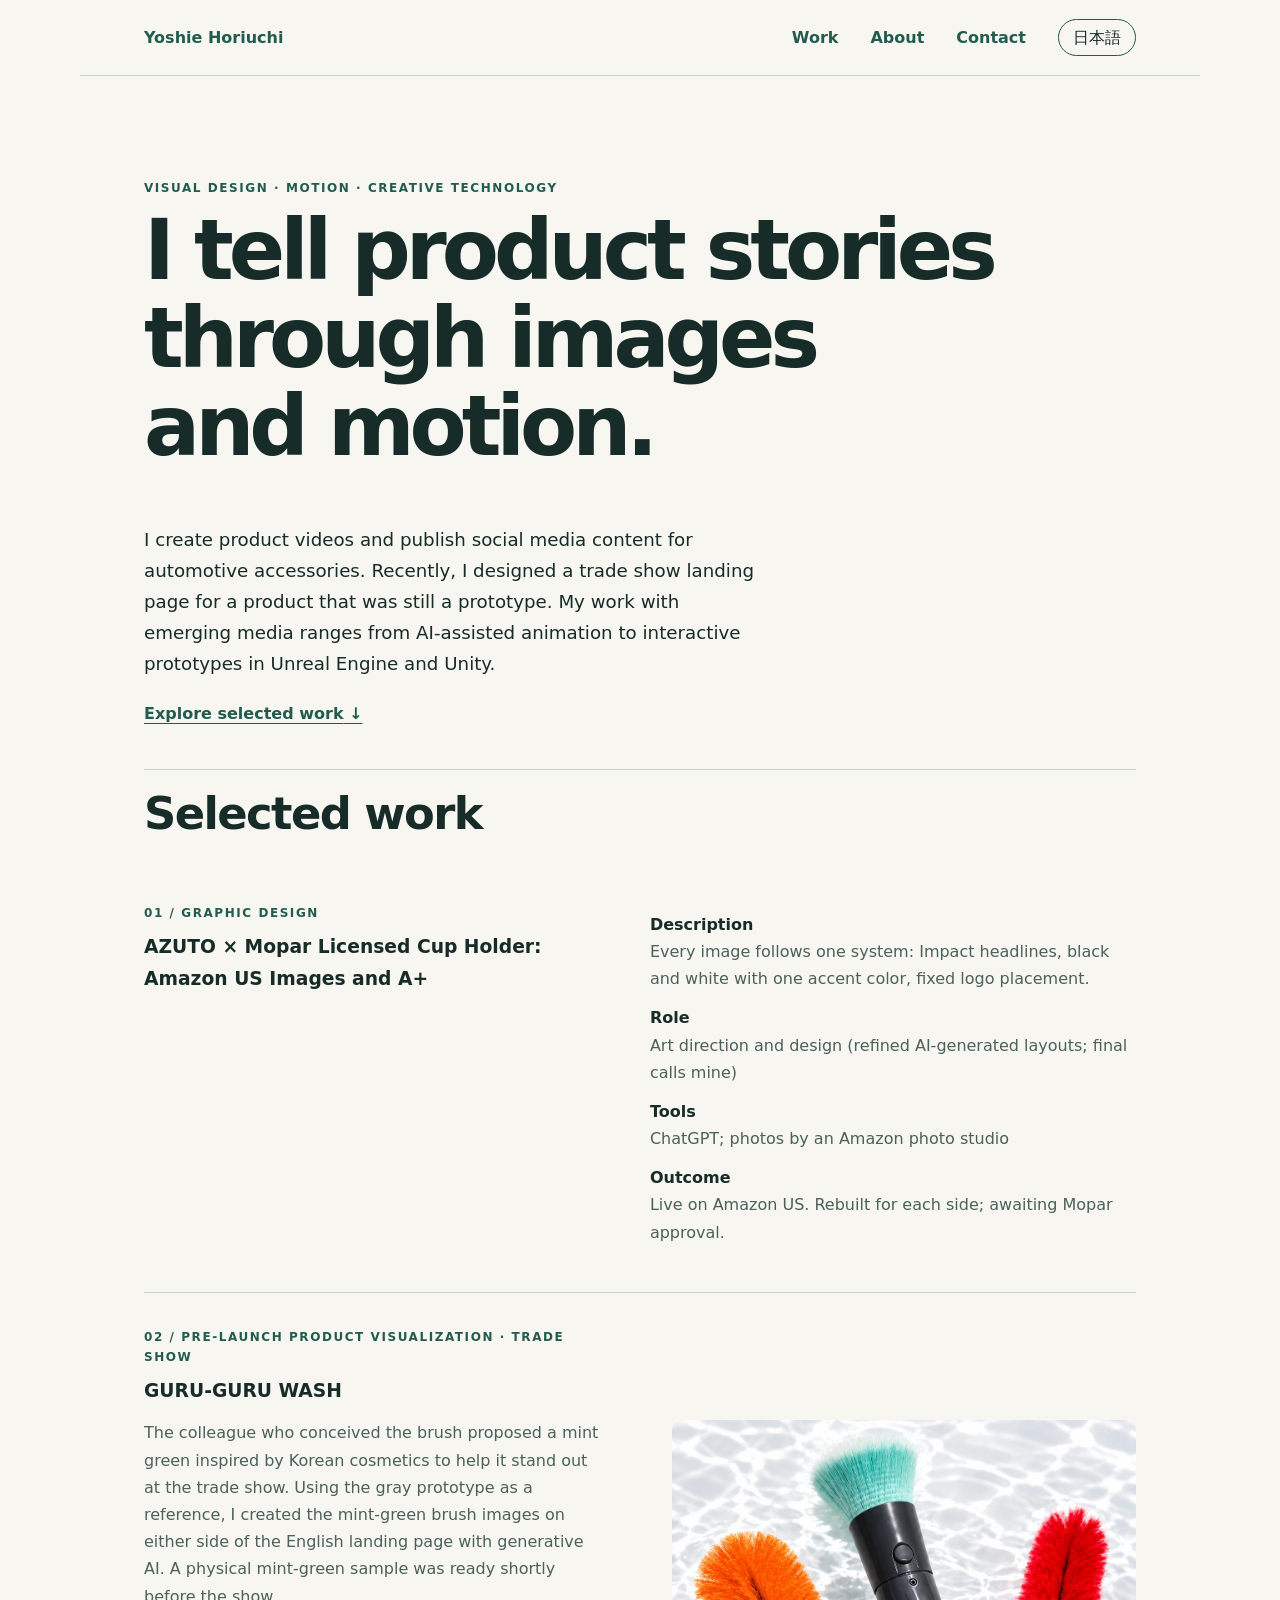
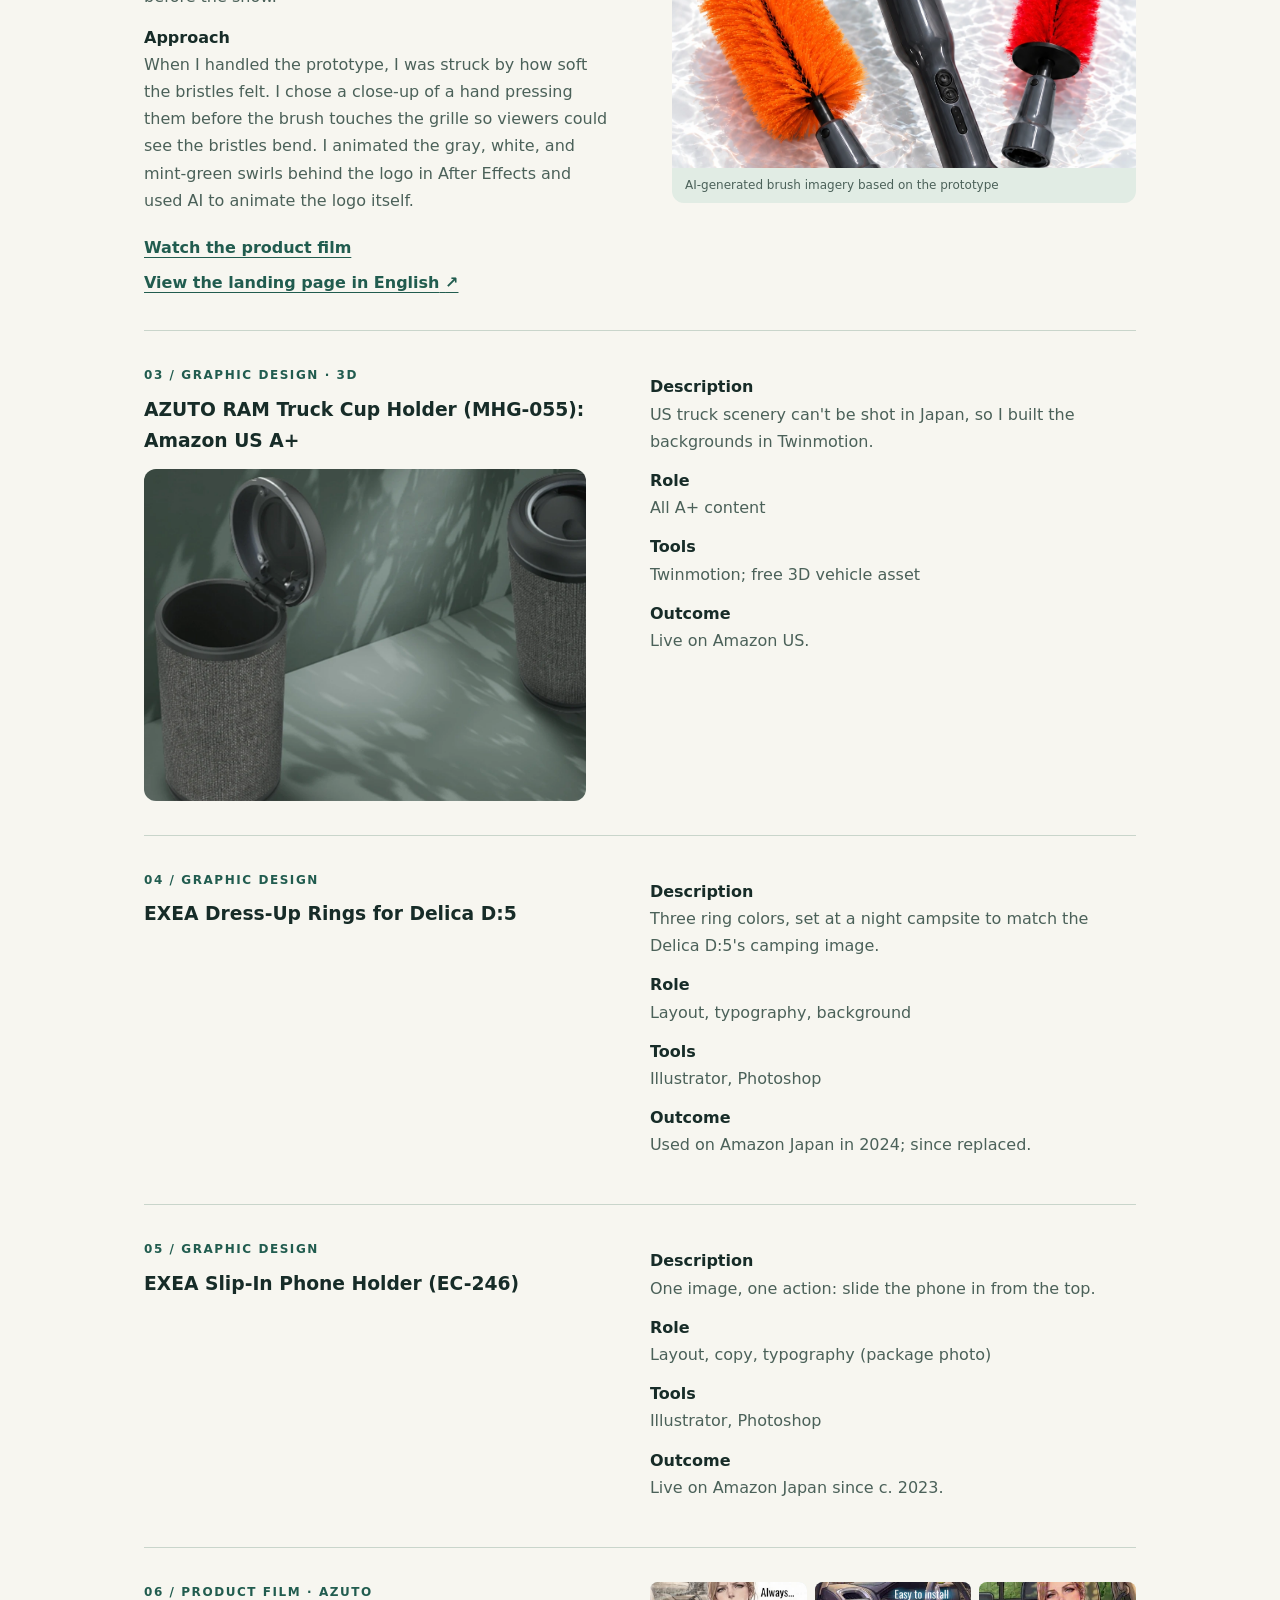
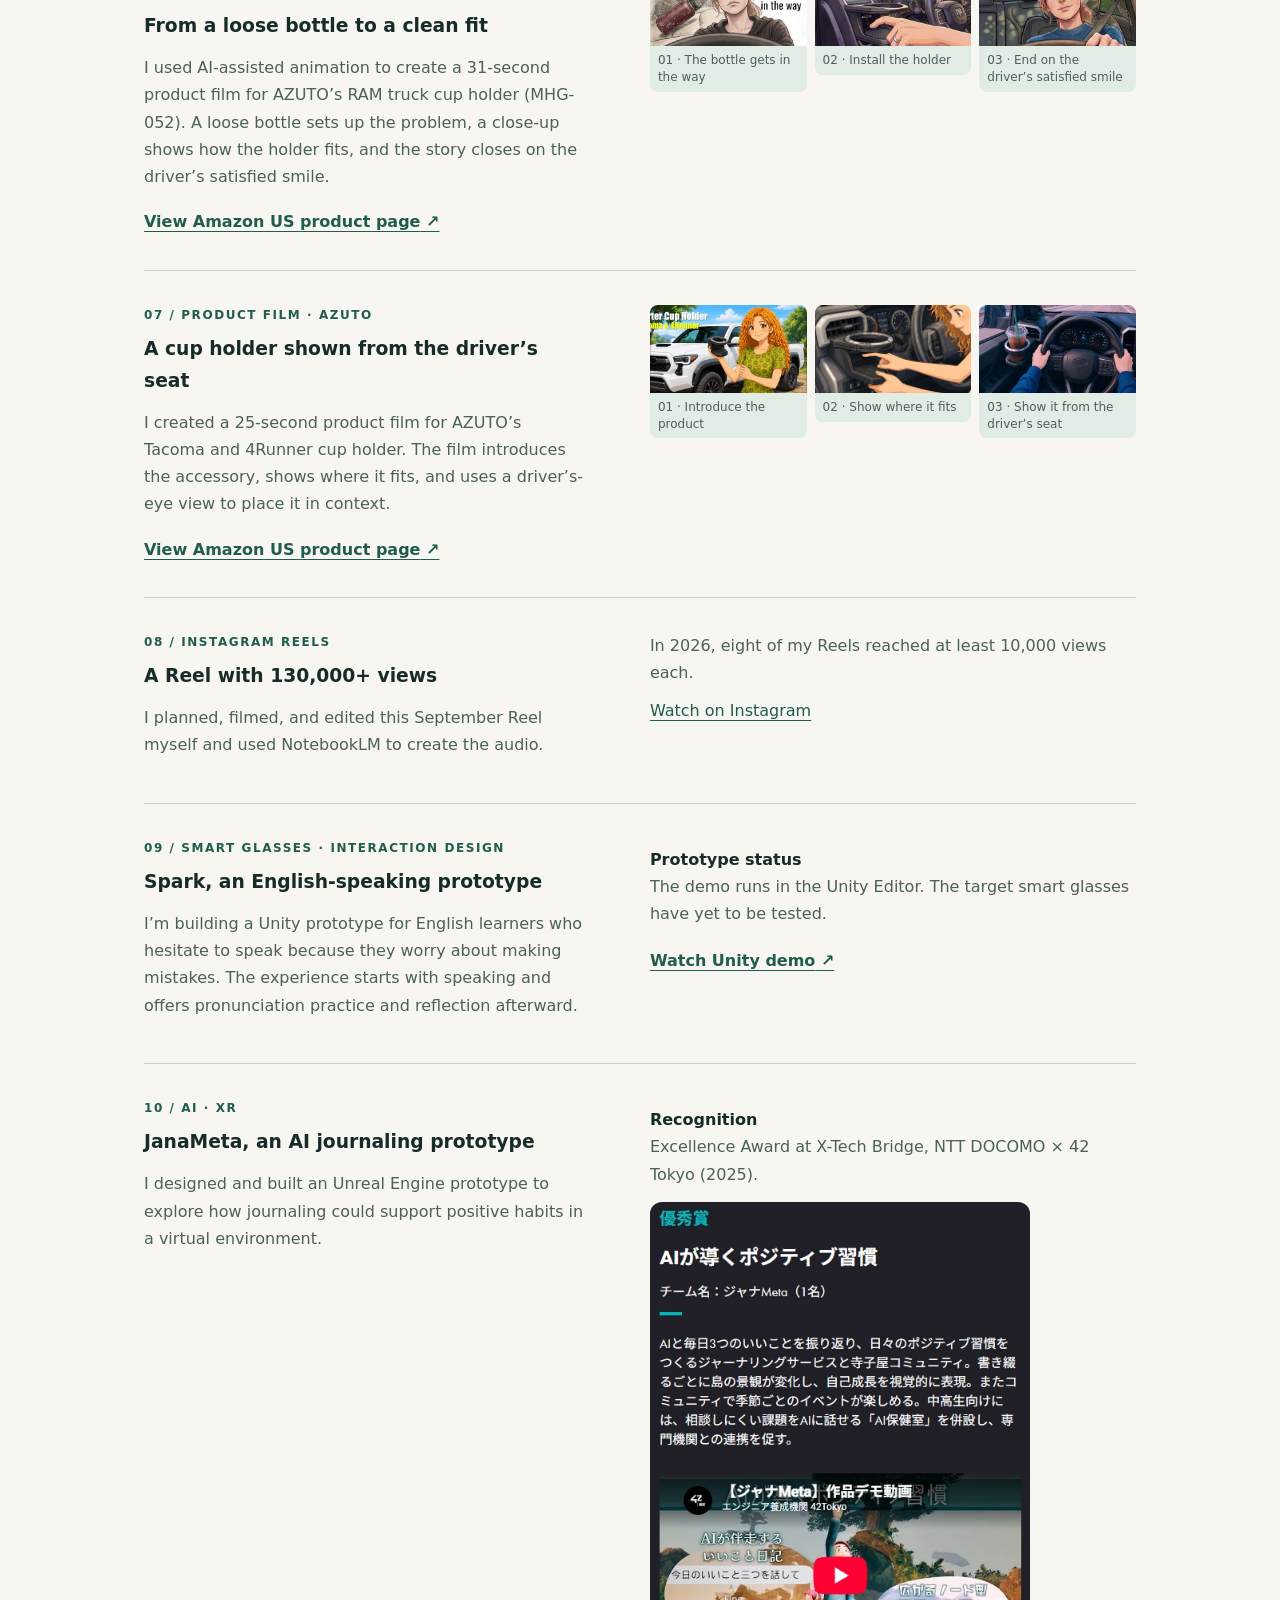
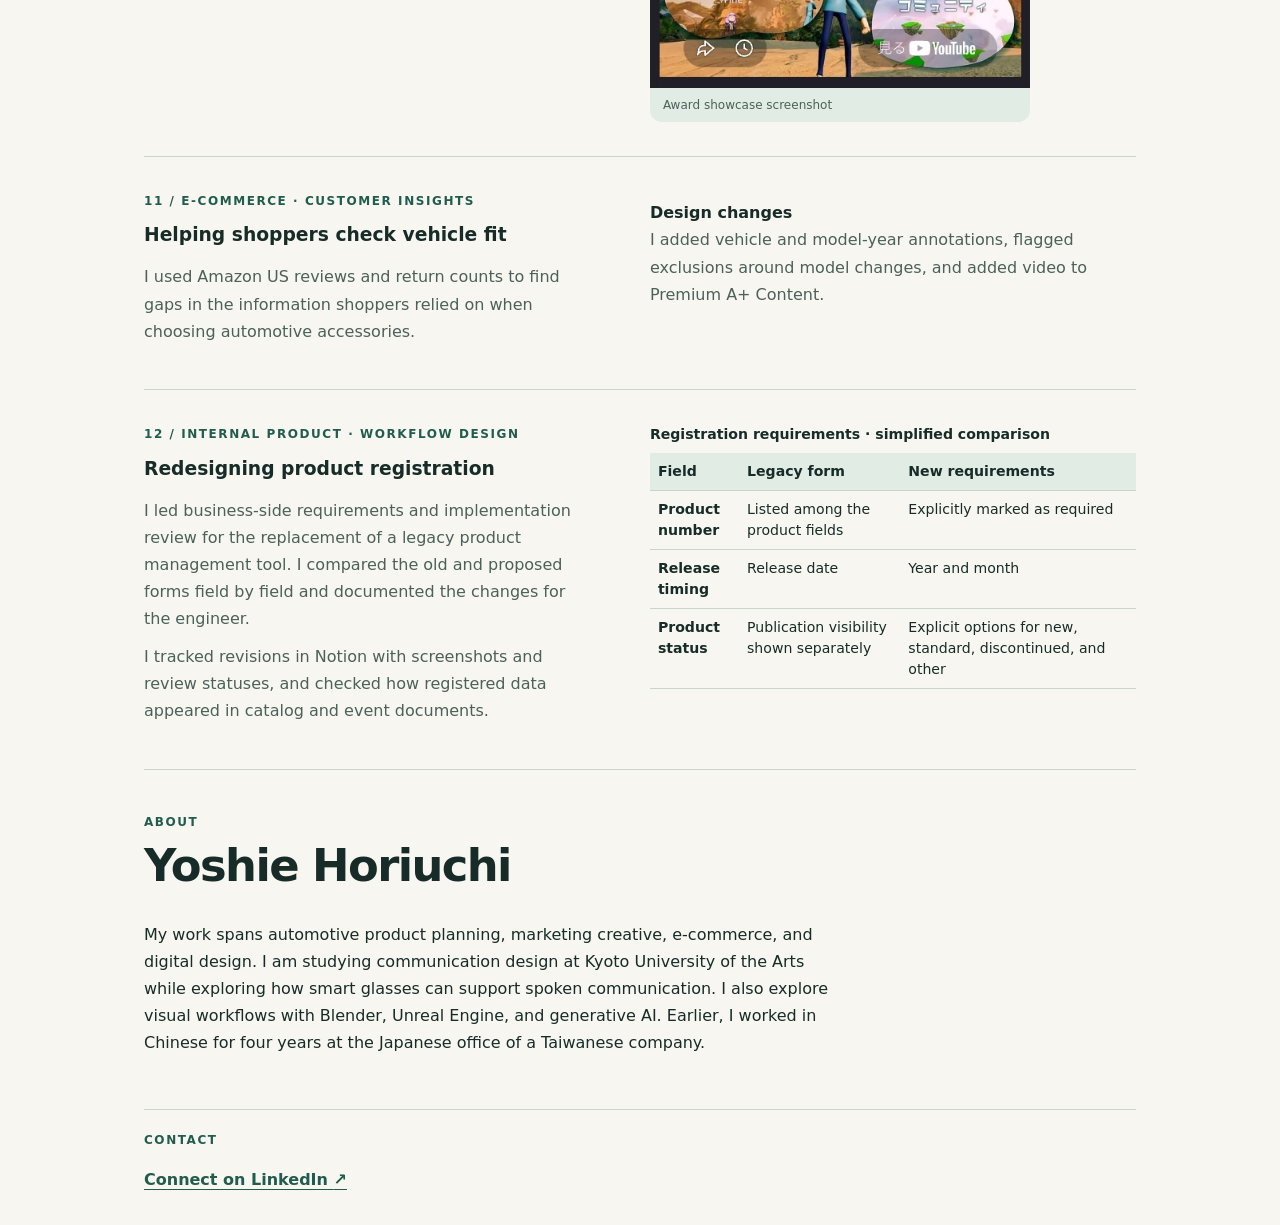
==== public/index.html @ ef3c435c "Arrange twelve portfolio projects and add bilingual graphic design case studies" ====
<!doctype html>
<html lang="en">
<meta charset="utf-8">
<meta name="viewport" content="width=device-width, initial-scale=1">
<meta name="description" content="Yoshie Horiuchi — selected work in marketing creative, digital experience design, and AI/XR prototyping.">
<title>Yoshie Horiuchi — Portfolio</title>
<style>
:root{color-scheme:light;--paper:#f7f6f0;--ink:#172c28;--muted:#4b6159;--line:#c9d5cb;--accent:#215c4f}
*{box-sizing:border-box}body{margin:0;background:var(--paper);color:var(--ink);font:16px/1.7 system-ui,sans-serif}
a{color:var(--accent);text-underline-offset:.23em}a:focus-visible,button:focus-visible{outline:2px solid #215c4f;outline-offset:4px}
.shell{max-width:1120px;margin:auto;padding-inline:clamp(20px,5vw,70px)}header{display:flex;justify-content:space-between;align-items:center;gap:12px;flex-wrap:wrap;min-height:76px;border-bottom:1px solid var(--line)}
nav{display:flex;align-items:center;gap:clamp(12px,3vw,32px);flex-wrap:wrap}nav a,.brand{text-decoration:none;font-weight:700}
button{font:inherit;background:transparent;color:var(--ink);border:1px solid var(--accent);border-radius:24px;padding:4px 14px;cursor:pointer}
.hero{padding-block:clamp(50px,8vw,104px) 42px}.hero p:not(.eyebrow){max-width:620px;font-size:1.14rem}
.eyebrow{font-size:.75rem;font-weight:800;letter-spacing:.13em;text-transform:uppercase;color:var(--accent)}
h1,h2,h3,p{margin:0 0 .65em}h1{font-size:clamp(2.35rem,6.5vw,5.3rem);line-height:1.06;letter-spacing:-.06em;max-width:850px}
h2{font-size:clamp(1.65rem,4vw,2.8rem);line-height:1.15;letter-spacing:-.035em}
html[lang=ja] h1,html[lang=ja] h2{letter-spacing:-.025em;line-height:1.32}
html[lang=en] .ja,html[lang=ja] .en{display:none}
.work-title{padding-top:18px;border-top:1px solid var(--line)}
article{display:grid;grid-template-columns: minmax(0,1fr) minmax(0,1fr);gap:clamp(22px,5vw,65px);padding-block:34px;border-bottom:1px solid var(--line);scroll-margin-top:18px}
article:not(.featured){grid-template-columns:minmax(0,1fr) minmax(0,1.1fr)}
article p:not(.eyebrow),dd{color:var(--muted)}dl{margin:0}dt{font-weight:800;margin-top:8px}dd{margin:0 0 12px}
.featured dl{margin-top:14px}.action{font-weight:750;display:inline-block;margin-top:8px}
figure{margin:0;align-self:center;background:#e1ece4;border-radius:12px;overflow:hidden}
figure img{display:block;width:100%;aspect-ratio:4/3;object-fit:cover;object-position:50% 47%}
figcaption{font-size:.75rem;padding:7px 13px;color:var(--muted)}
#about{padding-block:42px}#about p:not(.eyebrow){max-width:68ch}footer{border-top:1px solid var(--line);padding-block:20px 32px}
@media(max-width:700px){article,article:not(.featured){grid-template-columns:1fr;gap:8px}figure{margin-top:12px}header{padding-block:10px}}

.case-media{min-width:0}
.film-frames{display:grid;grid-template-columns:repeat(3,minmax(0,1fr));gap:8px}
.film-frames figure{align-self:start;border-radius:8px}
.film-frames img{height:auto;aspect-ratio:16/9}
.film-frames figcaption{padding:6px 8px;line-height:1.4}
.case-media table{width:100%;border-collapse:collapse;font-size:.88rem;line-height:1.5}
.case-media caption{text-align:left;font-weight:750;padding-bottom:7px}
.case-media th,.case-media td{text-align:left;vertical-align:top;padding:8px;border-bottom:1px solid var(--line);overflow-wrap:anywhere}
.case-media thead{background:#e1ece4}
@media(max-width:420px){.film-frames{grid-template-columns:1fr}.case-media th,.case-media td{padding:5px}}
.award-image{max-width:380px;margin-top:14px}.award-image img{width:100%;height:auto;aspect-ratio:auto}
#ram .film-frames img{aspect-ratio:480/196}
</style>
<body>

<header class="shell"><a class="brand" href="#top"><span class="en" lang="en">Yoshie Horiuchi</span><span class="ja" lang="ja">堀内 美枝</span></a>
<nav aria-label="Portfolio"><a href="#work"><span class="en" lang="en">Work</span><span class="ja" lang="ja">実績</span></a><a href="#about"><span class="en" lang="en">About</span><span class="ja" lang="ja">プロフィール</span></a><a href="#contact"><span class="en" lang="en">Contact</span><span class="ja" lang="ja">連絡先</span></a><button type="button" id="lang">日本語</button></nav></header>
<main class="shell" id="top">
<section class="hero"><p class="eyebrow">Visual Design · Motion · Creative Technology</p>
<h1><span class="en" lang="en">I tell product stories through images and motion.</span><span class="ja" lang="ja">映像と動きで、商品の使い心地を伝える。</span></h1>
<p><span class="en" lang="en">I create product videos and publish social media content for automotive accessories. Recently, I designed a trade show landing page for a product that was still a prototype. My work with emerging media ranges from AI-assisted animation to interactive prototypes in Unreal Engine and Unity.</span><span class="ja" lang="ja">カーアクセサリーの商品映像やSNS配信をしています。最近はプロトタイプの商品を展示会のためにLP制作をしました。AIを使ったアニメーション制作から、Unreal EngineやUnityでの体験の試作まで手がけています。</span></p>
<a class="action" href="#work"><span class="en" lang="en">Explore selected work</span><span class="ja" lang="ja">制作実績を見る</span> ↓</a></section>
<section id="work" aria-labelledby="work-heading"><h2 class="work-title" id="work-heading"><span class="en" lang="en">Selected work</span><span class="ja" lang="ja">制作実績</span></h2>

<article id="mopar" class="case"><div><p class="eyebrow">01 / <span class="en" lang="en">Graphic Design</span><span class="ja" lang="ja">グラフィック</span></p><h3><span class="en" lang="en">AZUTO × Mopar Licensed Cup Holder: Amazon US Images and A+</span><span class="ja" lang="ja">AZUTO × Mopar公式ライセンス カップホルダー：Amazon US 商品画像シリーズとA+</span></h3></div><div><dl class="en" lang="en"><dt>Description</dt><dd>Every image follows one system: Impact headlines, black and white with one accent color, fixed logo placement.</dd><dt>Role</dt><dd>Art direction and design (refined AI-generated layouts; final calls mine)</dd><dt>Tools</dt><dd>ChatGPT; photos by an Amazon photo studio</dd><dt>Outcome</dt><dd>Live on Amazon US. Rebuilt for each side; awaiting Mopar approval.</dd></dl><dl class="ja" lang="ja"><dt>概要</dt><dd>ジープ・ラングラーJL／グラディエーターJT用の、Mopar公式ライセンス品カップホルダーのメイン画像とA+。すべての画像を一つのルールでそろえた。旧モデルから引き継いだImpactの見出し、黒と白に差し色一色の配色、MoparとAZUTOのロゴの位置。一枚ごとに伝えることを一つに絞った（例：「ONE LEVER. EASY INSTALLATION.」）。</dd><dt>担当</dt><dd>アートディレクションとデザイン。実写の製品写真を用意し、ジープのイメージに合う砂漠や砂丘を背景に選んだ。AIが出したレイアウト案を修正・配置換えし、最終判断はすべて自分が行った。</dd><dt>プロセス</dt><dd>当初は左右のモデルでA+を共通にしたが、Amazonでは右側用しか表示されなかった。モデルごとにA+を作り直し、現在Moparのライセンス承認待ち。</dd><dt>ツール</dt><dd>ChatGPT（画像生成）、製品写真はAmazonの撮影スタジオで撮影</dd><dt>成果</dt><dd>Amazon USで公開中。</dd></dl></div></article>
<article id="exhibition" class="featured"><div><p class="eyebrow">02 / <span class="en" lang="en">Pre-launch product visualization · Trade show</span><span class="ja" lang="ja">発売前の製品ビジュアル制作 · 展示会向け英語LP</span></p><h3><span class="en" lang="en">GURU-GURU WASH</span><span class="ja" lang="ja">GURU-GURU WASH</span></h3><p><span class="en" lang="en">The colleague who conceived the brush proposed a mint green inspired by Korean cosmetics to help it stand out at the trade show. Using the gray prototype as a reference, I created the mint-green brush images on either side of the English landing page with generative AI. A physical mint-green sample was ready shortly before the show.</span><span class="ja" lang="ja">展示会で目を引くよう、韓国コスメを思わせるミントグリーンを提案したのはブラシの企画者です。私はグレーの試作品をもとに、英語LPの左右に置くミントグリーンのブラシ画像を生成AIで制作しました。展示会直前には同色の実物サンプルも完成しました。</span></p><dl><dt><span class="en" lang="en">Approach</span><span class="ja" lang="ja">工夫</span></dt><dd><span class="en" lang="en">When I handled the prototype, I was struck by how soft the bristles felt. I chose a close-up of a hand pressing them before the brush touches the grille so viewers could see the bristles bend. I animated the gray, white, and mint-green swirls behind the logo in After Effects and used AI to animate the logo itself.</span><span class="ja" lang="ja">試作品に触れて印象に残ったのは、毛先の柔らかさでした。その感触が映像でも伝わるよう、車のグリルに当てる前に、手で押すと毛先がしなる様子をアップで見せました。ロゴの背後で動くグレー、白、ミントグリーンの渦はAfter Effectsで制作し、ロゴモーションにはAIを使いました。</span></dd></dl><a class="action" href="https://car-care-tools.pages.dev/assets/guru-guru-film.mp4"><span class="en" lang="en">Watch the product film</span><span class="ja" lang="ja">商品映像を見る</span></a> <a class="action" href="https://car-care-tools.pages.dev/"><span class="en" lang="en">View the landing page in English</span><span class="ja" lang="ja">公開LPは英語版でご覧ください</span> <span aria-hidden="true">↗</span></a></div><figure class="brush"><img src="[data-uri]" alt="GURU-GURU WASH electric detail brush with interchangeable heads"><figcaption><span class="en" lang="en">AI-generated brush imagery based on the prototype</span><span class="ja" lang="ja">試作品をもとに生成AIで制作したブラシのイメージ</span></figcaption></figure></article>
<article id="twinmotion" class="case"><div><p class="eyebrow">03 / <span class="en" lang="en">Graphic Design · 3D</span><span class="ja" lang="ja">グラフィック／3D</span></p><h3><span class="en" lang="en">AZUTO RAM Truck Cup Holder (MHG-055): Amazon US A+</span><span class="ja" lang="ja">AZUTO Amazon US A+：RAMトラック用カップホルダー（MHG-055）</span></h3><figure><img loading="lazy" style="width:100%;height:auto" width="1200" height="900" src="[data-uri]" alt="Product composite with open and closed lids against a green backdrop with leaf shadows"></figure></div><div><dl class="en" lang="en"><dt>Description</dt><dd>US truck scenery can't be shot in Japan, so I built the backgrounds in Twinmotion.</dd><dt>Role</dt><dd>All A+ content</dd><dt>Tools</dt><dd>Twinmotion; free 3D vehicle asset</dd><dt>Outcome</dt><dd>Live on Amazon US.</dd></dl><dl class="ja" lang="ja"><dt>概要</dt><dd>RAMトラック用カップホルダーのA+。アメリカのトラックが走る風景は日本では撮影できないため、Twinmotion（Unreal Engine基盤）で3Dの車両モデルを使って背景を作り、製品を合成した。</dd><dt>担当</dt><dd>A+全体（アートディレクション、背景制作、合成、レイアウト）</dd><dt>ツール</dt><dd>Twinmotion（Unreal Engine基盤）、3D車両モデルは無料アセット</dd><dt>成果</dt><dd>Amazon USで公開中。</dd></dl></div></article>
<article id="dress-up" class="case"><div><p class="eyebrow">04 / <span class="en" lang="en">Graphic Design</span><span class="ja" lang="ja">グラフィック</span></p><h3><span class="en" lang="en">EXEA Dress-Up Rings for Delica D:5</span><span class="ja" lang="ja">EXEA Amazon商品画像：デリカD:5用カップホルダーのドレスアップリング</span></h3></div><div><dl class="en" lang="en"><dt>Description</dt><dd>Three ring colors, set at a night campsite to match the Delica D:5's camping image.</dd><dt>Role</dt><dd>Layout, typography, background</dd><dt>Tools</dt><dd>Illustrator, Photoshop</dd><dt>Outcome</dt><dd>Used on Amazon Japan in 2024; since replaced.</dd></dl><dl class="ja" lang="ja"><dt>概要</dt><dd>三菱デリカD:5専用カップホルダー用のカラーリング3色（ガンメタル、オレンジ、レッド）を見せるAmazon商品画像。デリカD:5はキャンプやオフロードで使われることが多い車のため、使う場面として夜のキャンプ場を背景に選んだ。</dd><dt>担当</dt><dd>グラフィックデザイン（レイアウト、文字組み、背景の選定）</dd><dt>ツール</dt><dd>Illustrator、Photoshop</dd><dt>成果</dt><dd>2024年にAmazonの商品ページで使用。現在は別のデザイナーによる新しい画像に差し替え済み。</dd></dl></div></article>
<article id="ec-246" class="case"><div><p class="eyebrow">05 / <span class="en" lang="en">Graphic Design</span><span class="ja" lang="ja">グラフィック</span></p><h3><span class="en" lang="en">EXEA Slip-In Phone Holder (EC-246)</span><span class="ja" lang="ja">EXEA Amazon商品画像：上から差し込むスマホホルダー（EC-246）</span></h3></div><div><dl class="en" lang="en"><dt>Description</dt><dd>One image, one action: slide the phone in from the top.</dd><dt>Role</dt><dd>Layout, copy, typography (package photo)</dd><dt>Tools</dt><dd>Illustrator, Photoshop</dd><dt>Outcome</dt><dd>Live on Amazon Japan since c. 2023.</dd></dl><dl class="ja" lang="ja"><dt>概要</dt><dd>「上から差し込むだけ」という一つの動作に絞ったAmazon商品画像。パッケージ用の写真を素材に、1000×1000pxの正方形に収まるよう切り出して構成し、コピーを考え、矢印と文字を入れた。見出しは「使いやすい」だけを青にして、一番伝えたい利点が最初に読まれるようにした。</dd><dt>担当</dt><dd>レイアウト、コピーライティング、文字組み（写真はパッケージ用のものを使用）</dd><dt>ツール</dt><dd>Illustrator、Photoshop</dd><dt>成果</dt><dd>2023年ごろからAmazonの商品ページで使用中。</dd></dl></div></article>
<article id="ram" class="case case-study"><div><p class="eyebrow">06 / Product Film · AZUTO</p><h3><span class="en" lang="en">From a loose bottle to a clean fit</span><span class="ja" lang="ja">置き場所に困るボトルが、手元に収まるまで</span></h3><p><span class="en" lang="en">I used AI-assisted animation to create a 31-second product film for AZUTO’s RAM truck cup holder (MHG-052). A loose bottle sets up the problem, a close-up shows how the holder fits, and the story closes on the driver’s satisfied smile.</span><span class="ja" lang="ja">AZUTOのRAMトラック向けカップホルダー（MHG-052）の約31秒の映像に、AIで制作したアニメーションを使いました。座席のボトルで困りごとを示し、取付位置をアップで伝え、最後は運転席の女性が満足した表情で締めくくります。</span></p><a class="action" href="https://www.amazon.com/dp/B0DDXH6X2W"><span class="en" lang="en">View Amazon US product page</span><span class="ja" lang="ja">Amazon USの商品ページを見る</span> <span aria-hidden="true">↗</span></a></div><div class="case-media"><div class="film-frames"><figure><img src="[data-uri]" width="480" height="196" loading="lazy" alt="The bottle gets in the way"><figcaption><span class="en" lang="en">01 · The bottle gets in the way</span><span class="ja" lang="ja">01 · ボトルの置き場所に困る</span></figcaption></figure><figure><img src="[data-uri]" width="480" height="196" loading="lazy" alt="Install the holder"><figcaption><span class="en" lang="en">02 · Install the holder</span><span class="ja" lang="ja">02 · ホルダーを取り付ける</span></figcaption></figure><figure><img src="[data-uri]" width="480" height="196" loading="lazy" alt="End on the driver’s satisfied smile"><figcaption><span class="en" lang="en">03 · End on the driver’s satisfied smile</span><span class="ja" lang="ja">03 · 満足した表情で締める</span></figcaption></figure></div></div></article>
<article id="tacoma" class="case case-study">
<div><p class="eyebrow">07 / Product Film · AZUTO</p>
<h3><span class="en" lang="en">A cup holder shown from the driver’s seat</span><span class="ja" lang="ja">運転席の視点で伝えるカップホルダー</span></h3>
<p><span class="en" lang="en">I created a 25-second product film for AZUTO’s Tacoma and 4Runner cup holder. The film introduces the accessory, shows where it fits, and uses a driver’s-eye view to place it in context.</span><span class="ja" lang="ja">AZUTOのTacoma・4Runner向けカップホルダーを紹介する約25秒の映像を制作。商品紹介、取付位置、運転席から見た使用場面の順に、使い方を伝えました。</span></p>
<a class="action" href="https://www.amazon.com/dp/B0G2LQ3P74"><span class="en" lang="en">View Amazon US product page</span><span class="ja" lang="ja">Amazon USの商品ページを見る</span> <span aria-hidden="true">↗</span></a></div>
<div class="case-media"><div class="film-frames"><figure><img src="[data-uri]" alt="01 · Introduce the product" loading="lazy" width="480" height="270"><figcaption><span class="en" lang="en">01 · Introduce the product</span><span class="ja" lang="ja">01 · 商品紹介</span></figcaption></figure><figure><img src="[data-uri]" alt="Cup holder mounted beneath the dashboard air vent" loading="lazy" width="1280" height="720" style="object-fit:contain"><figcaption><span class="en" lang="en">02 · Show where it fits</span><span class="ja" lang="ja">02 · 取付位置</span></figcaption></figure><figure><img src="[data-uri]" alt="03 · Show it from the driver’s seat" loading="lazy" width="480" height="270"><figcaption><span class="en" lang="en">03 · Show it from the driver’s seat</span><span class="ja" lang="ja">03 · 運転席からの視点</span></figcaption></figure></div></div>
</article>
<article id="reel" class="case">
<div><p class="eyebrow">08 / Instagram Reels</p>
<h3><span class="en" lang="en">A Reel with 130,000+ views</span><span class="ja" lang="ja">13万回以上再生されたリール動画</span></h3>
<p><span class="en" lang="en">I planned, filmed, and edited this September Reel myself and used NotebookLM to create the audio.</span><span class="ja" lang="ja">9月に公開したリールの企画・撮影・編集を一人で担当し、音声はNotebookLMで制作しました。</span></p></div>
<div><p><span class="en" lang="en">In 2026, eight of my Reels reached at least 10,000 views each.</span><span class="ja" lang="ja">2026年は、制作したリールのうち8本がそれぞれ1万回以上再生されました。</span></p>
<a href="https://www.instagram.com/reel/Dc3OvWijV7K/"><span class="en" lang="en">Watch on Instagram</span><span class="ja" lang="ja">Instagramで動画を見る</span></a></div>
</article>
<article id="spark" class="case"><div><p class="eyebrow">09 / Smart Glasses · Interaction Design</p><h3><span class="en" lang="en">Spark, an English-speaking prototype</span><span class="ja" lang="ja">Spark　英語発話を支える試作</span></h3><p><span class="en" lang="en">I’m building a Unity prototype for English learners who hesitate to speak because they worry about making mistakes. The experience starts with speaking and offers pronunciation practice and reflection afterward.</span><span class="ja" lang="ja">間違いが気になって英語を話し始めにくい人に向けて、Unityで試作しています。まず話し、その後で発音練習や振り返りに進む構成です。</span></p></div><div><dl><dt><span class="en" lang="en">Prototype status</span><span class="ja" lang="ja">試作状況</span></dt><dd><span class="en" lang="en">The demo runs in the Unity Editor. The target smart glasses have yet to be tested.</span><span class="ja" lang="ja">デモはUnityエディターで動作しています。対象のスマートグラスでの実機検証は今後行います。</span></dd></dl><a class="action" href="https://www.youtube.com/watch?v=IEE9u3xU918"><span class="en" lang="en">Watch Unity demo</span><span class="ja" lang="ja">Unityデモを見る</span> <span aria-hidden="true">↗</span></a></div></article>
<article id="janameta" class="case"><div><p class="eyebrow">10 / AI · XR</p><h3><span class="en" lang="en">JanaMeta, an AI journaling prototype</span><span class="ja" lang="ja">ジャナMeta　AIジャーナリングの試作</span></h3><p><span class="en" lang="en">I designed and built an Unreal Engine prototype to explore how journaling could support positive habits in a virtual environment.</span><span class="ja" lang="ja">仮想空間でのジャーナリングが前向きな習慣づくりをどう支えられるかを探るため、Unreal Engineで体験を設計し、動く形にしました。</span></p></div><div><dl><dt><span class="en" lang="en">Recognition</span><span class="ja" lang="ja">受賞</span></dt><dd><span class="en" lang="en">Excellence Award at X-Tech Bridge, NTT DOCOMO × 42 Tokyo (2025).</span><span class="ja" lang="ja">NTTドコモ × 42 Tokyo「X-Tech Bridge」優秀賞（2025年）。</span></dd></dl><figure class="award-image"><img src="[data-uri]" width="476" height="609" loading="lazy" alt="Excellence Award showcase for the JanaMeta AI journaling prototype"><figcaption><span class="en" lang="en">Award showcase screenshot</span><span class="ja" lang="ja">優秀賞の作品紹介画面</span></figcaption></figure></div></article>
<article id="amazon" class="case"><div><p class="eyebrow">11 / E-commerce · Customer Insights</p><h3><span class="en" lang="en">Helping shoppers check vehicle fit</span><span class="ja" lang="ja">自分の車に適合するか、購入前にわかるように</span></h3><p><span class="en" lang="en">I used Amazon US reviews and return counts to find gaps in the information shoppers relied on when choosing automotive accessories.</span><span class="ja" lang="ja">Amazon USのレビューと返品件数から、カーアクセサリーを選ぶ際に必要な情報が商品ページで不足している箇所を探しました。</span></p></div><div><dl><dt><span class="en" lang="en">Design changes</span><span class="ja" lang="ja">制作したもの</span></dt><dd><span class="en" lang="en">I added vehicle and model-year annotations, flagged exclusions around model changes, and added video to Premium A+ Content.</span><span class="ja" lang="ja">車種・年式の注記を画像に追加し、モデルチェンジ前後の対象外条件を明示。プレミアムA+コンテンツには動画を加えました。</span></dd></dl></div></article>
<article id="workflow" class="case case-study">
<div><p class="eyebrow">12 / Internal Product · Workflow Design</p>
<h3><span class="en" lang="en">Redesigning product registration</span><span class="ja" lang="ja">社内製品管理ツールの登録フォーム刷新</span></h3>
<p><span class="en" lang="en">I led business-side requirements and implementation review for the replacement of a legacy product management tool. I compared the old and proposed forms field by field and documented the changes for the engineer.</span><span class="ja" lang="ja">旧製品管理ツールの刷新で、業務側の要件整理と実装レビューを担当しました。旧画面と新画面案を項目ごとに比較し、変更点をエンジニアに伝わる仕様にまとめました。</span></p>
<p><span class="en" lang="en">I tracked revisions in Notion with screenshots and review statuses, and checked how registered data appeared in catalog and event documents.</span><span class="ja" lang="ja">Notionに画面キャプチャ付きの修正依頼を記録し、対応状況を確認。登録情報がカタログやイベント用の帳票にどう出力されるかもレビューしました。</span></p></div>
<div class="case-media"><table><caption><span class="en" lang="en">Registration requirements · simplified comparison</span><span class="ja" lang="ja">登録要件の比較・公開用に再構成</span></caption>
<thead><tr><th scope="col"><span class="en" lang="en">Field</span><span class="ja" lang="ja">項目</span></th><th scope="col"><span class="en" lang="en">Legacy form</span><span class="ja" lang="ja">旧フォーム</span></th><th scope="col"><span class="en" lang="en">New requirements</span><span class="ja" lang="ja">新しい要件</span></th></tr></thead>
<tbody><tr><th scope="row"><span class="en" lang="en">Product number</span><span class="ja" lang="ja">品番</span></th><td><span class="en" lang="en">Listed among the product fields</span><span class="ja" lang="ja">製品項目の一つとして表示</span></td><td><span class="en" lang="en">Explicitly marked as required</span><span class="ja" lang="ja">必須と明示</span></td></tr><tr><th scope="row"><span class="en" lang="en">Release timing</span><span class="ja" lang="ja">発売時期</span></th><td><span class="en" lang="en">Release date</span><span class="ja" lang="ja">発売日</span></td><td><span class="en" lang="en">Year and month</span><span class="ja" lang="ja">年・月で入力</span></td></tr><tr><th scope="row"><span class="en" lang="en">Product status</span><span class="ja" lang="ja">製品ステータス</span></th><td><span class="en" lang="en">Publication visibility shown separately</span><span class="ja" lang="ja">公開・非公開の設定を表示</span></td><td><span class="en" lang="en">Explicit options for new, standard, discontinued, and other</span><span class="ja" lang="ja">新製品・定番・生産終了・その他から選択</span></td></tr></tbody></table></div>
</article></section>
<section id="about"><p class="eyebrow">About</p><h2><span class="en" lang="en">Yoshie Horiuchi</span><span class="ja" lang="ja">堀内 美枝</span></h2>
<p><span class="en" lang="en">My work spans automotive product planning, marketing creative, e-commerce, and digital design. I am studying communication design at Kyoto University of the Arts while exploring how smart glasses can support spoken communication. I also explore visual workflows with Blender, Unreal Engine, and generative AI. Earlier, I worked in Chinese for four years at the Japanese office of a Taiwanese company.</span><span class="ja" lang="ja">カーアクセサリーの商品企画、マーケティング制作、EC、デジタルデザインに携わってきました。京都芸術大学大学院でコミュニケーションデザインを学びながら、スマートグラスが対話をどう支えられるかを探究しています。Blender、Unreal Engine、生成AIを使った表現も探究しています。台湾企業の日本法人では4年間、中国語を使って業務を担当しました。</span></p></section>
<footer id="contact"><p class="eyebrow">Contact</p><a class="action" href="https://www.linkedin.com/in/yoshie-h-41b29a21a/"><span class="en" lang="en">Connect on LinkedIn</span><span class="ja" lang="ja">LinkedInで連絡する</span> <span aria-hidden="true">↗</span></a></footer>
</main>
<script>
const language = document.querySelector('#lang');
function setLanguage(value) {
  document.documentElement.lang = value;
  language.textContent = value === 'en' ? '日本語' : 'English';
  language.lang = value === 'en' ? 'ja' : 'en';
}
language.addEventListener('click', () => setLanguage(document.documentElement.lang === 'en' ? 'ja' : 'en'));
setLanguage('en');
</script>
</body></html>
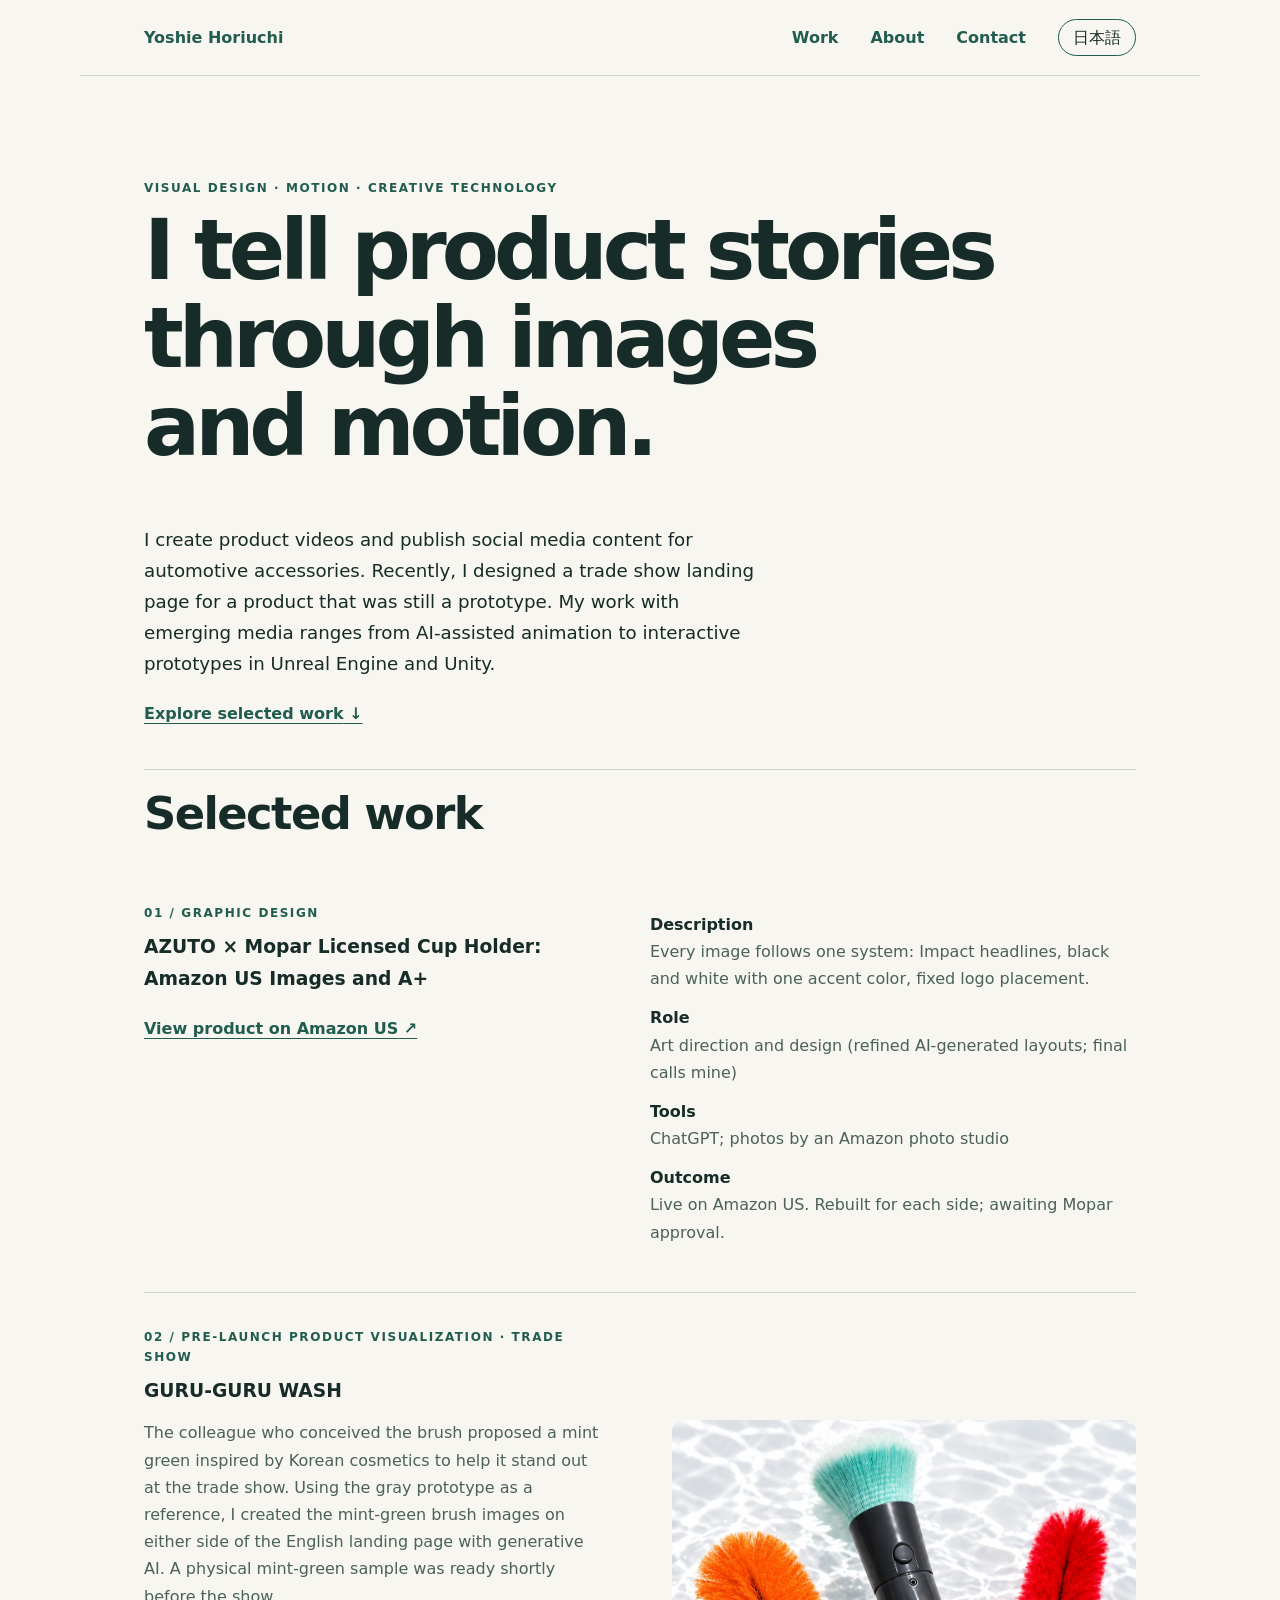
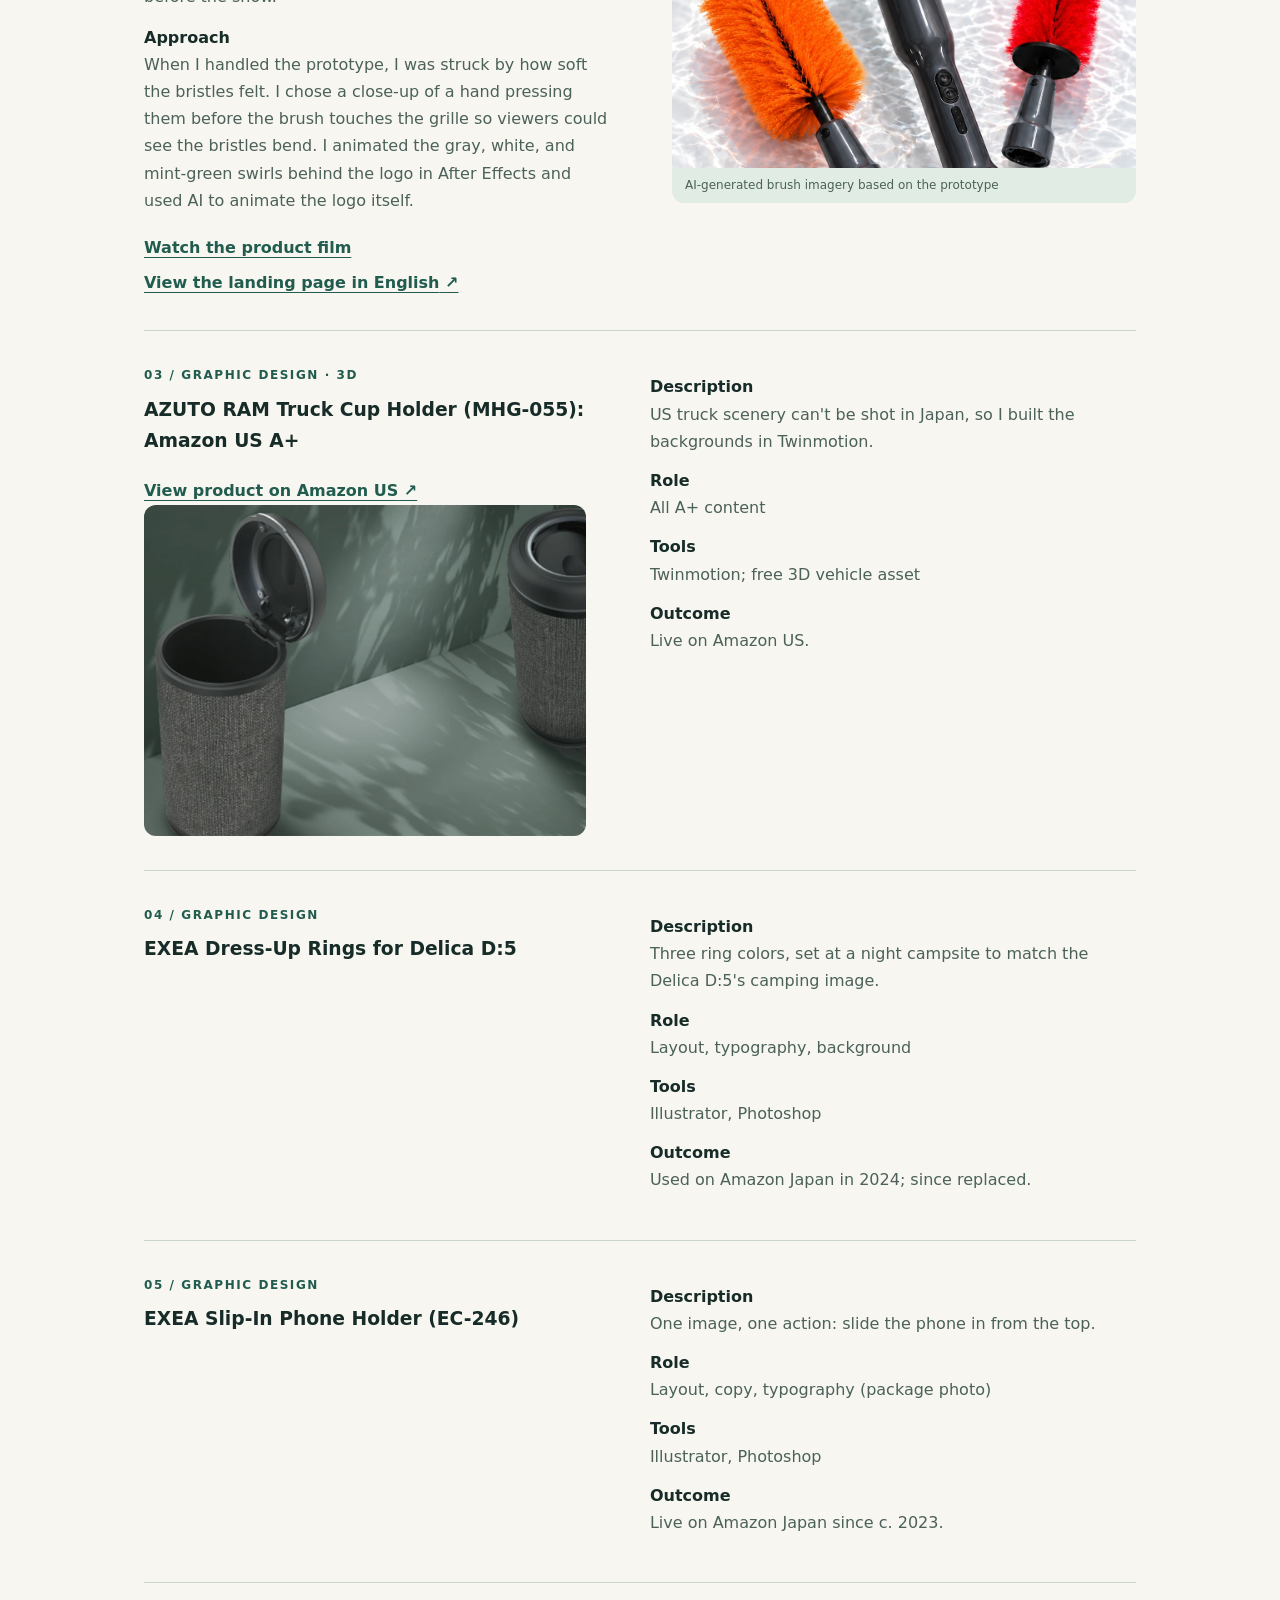
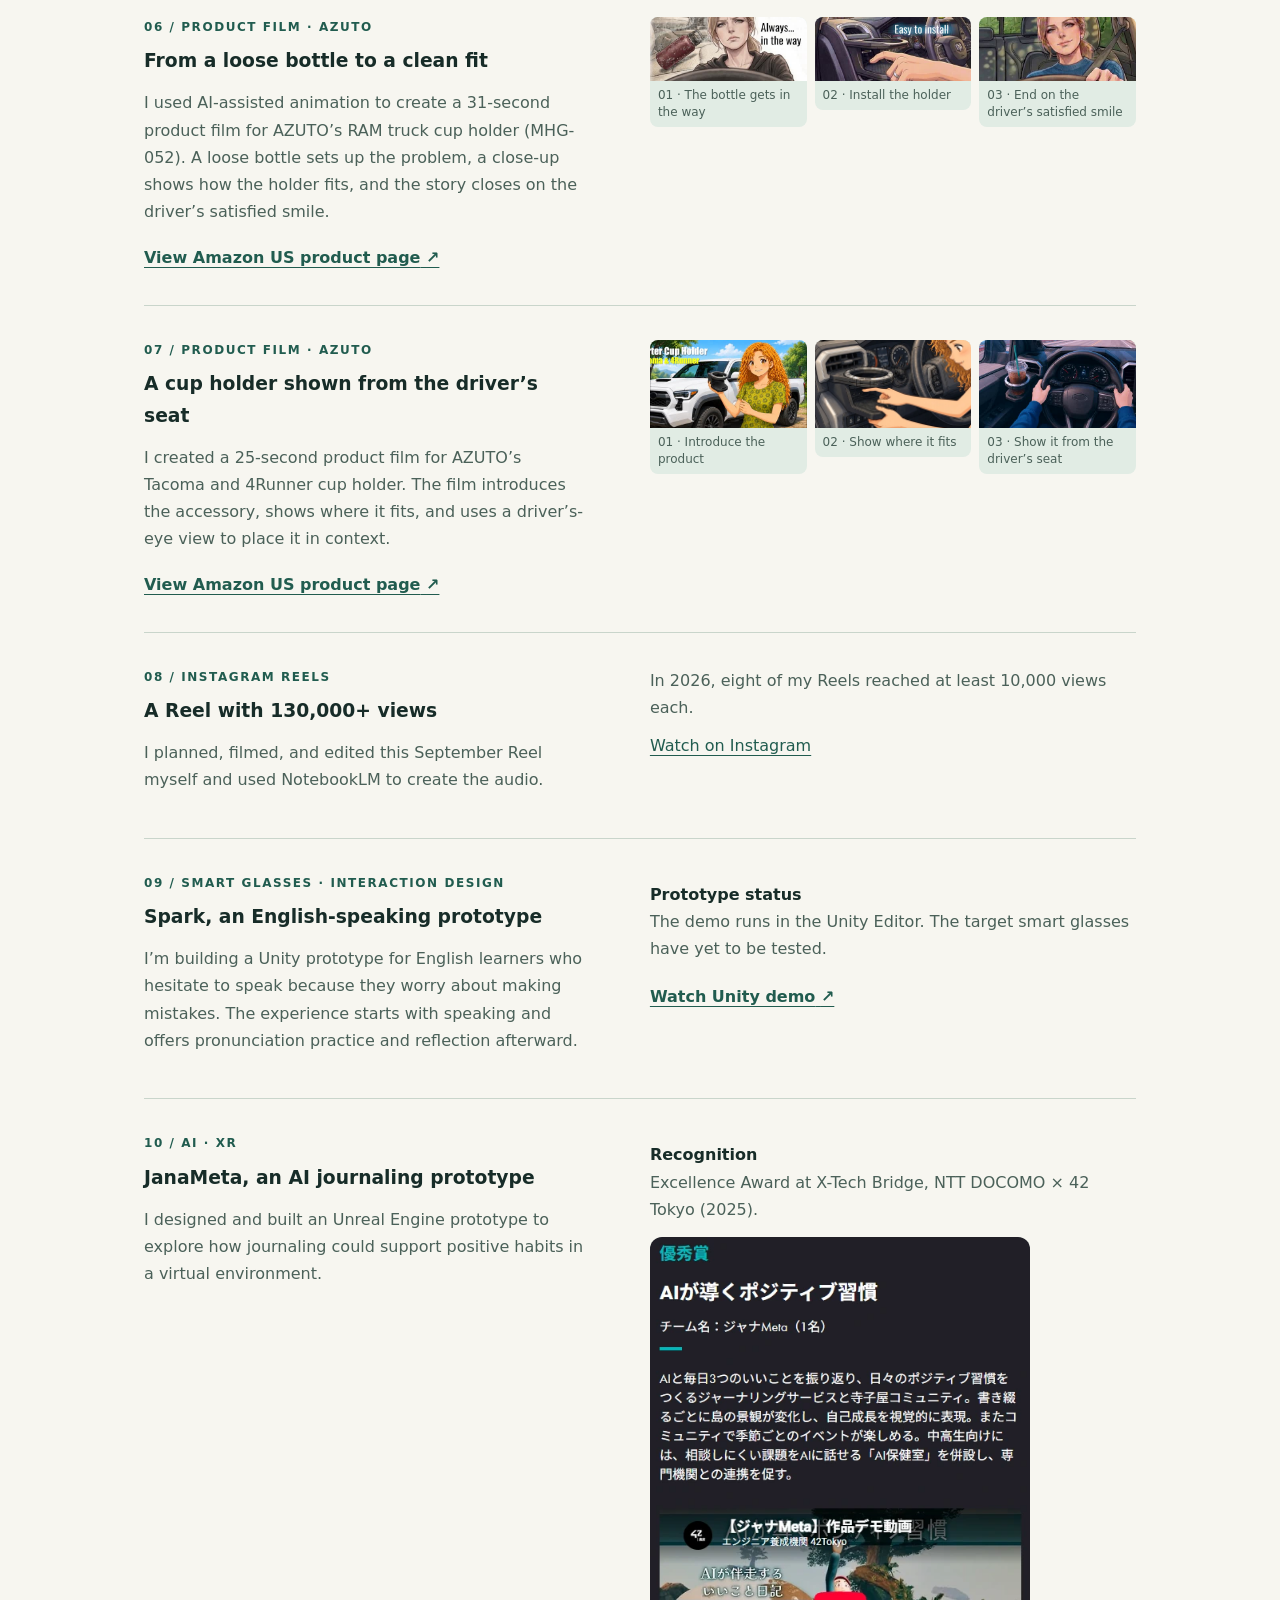
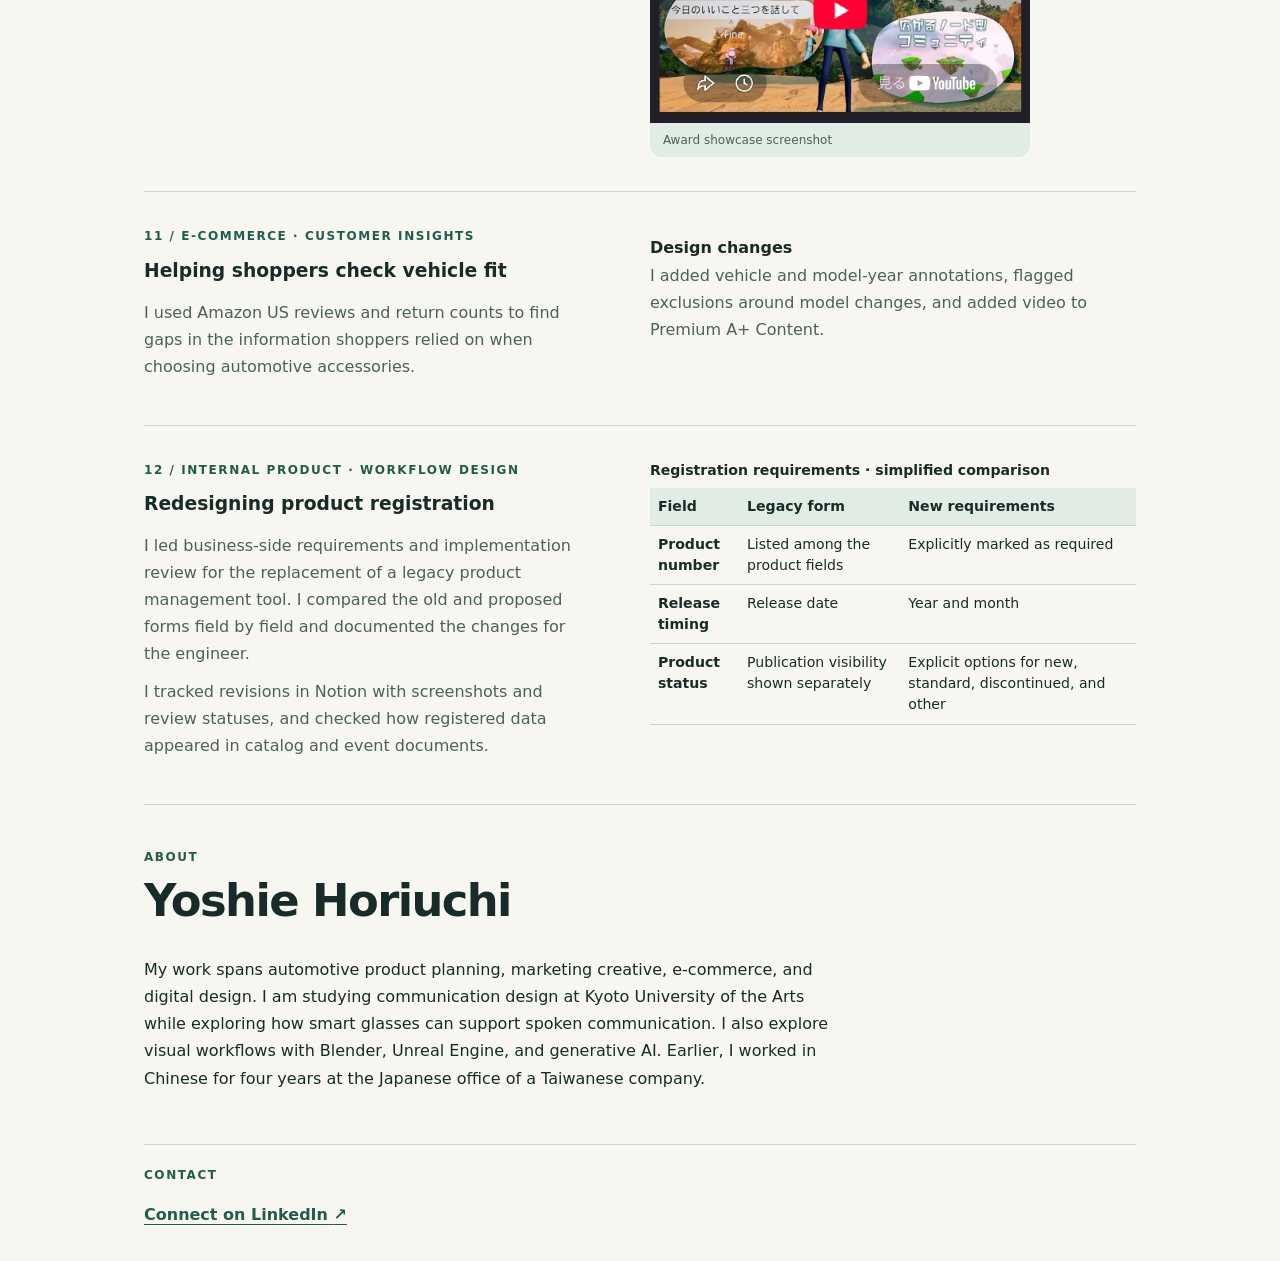
==== commit a923f3bc: "Link the Mopar and RAM A+ projects to their Amazon US listings" ====
--- a/public/index.html
+++ b/public/index.html
@@ -52,9 +52,9 @@
 <a class="action" href="#work"><span class="en" lang="en">Explore selected work</span><span class="ja" lang="ja">制作実績を見る</span> ↓</a></section>
 <section id="work" aria-labelledby="work-heading"><h2 class="work-title" id="work-heading"><span class="en" lang="en">Selected work</span><span class="ja" lang="ja">制作実績</span></h2>
 
-<article id="mopar" class="case"><div><p class="eyebrow">01 / <span class="en" lang="en">Graphic Design</span><span class="ja" lang="ja">グラフィック</span></p><h3><span class="en" lang="en">AZUTO × Mopar Licensed Cup Holder: Amazon US Images and A+</span><span class="ja" lang="ja">AZUTO × Mopar公式ライセンス カップホルダー：Amazon US 商品画像シリーズとA+</span></h3></div><div><dl class="en" lang="en"><dt>Description</dt><dd>Every image follows one system: Impact headlines, black and white with one accent color, fixed logo placement.</dd><dt>Role</dt><dd>Art direction and design (refined AI-generated layouts; final calls mine)</dd><dt>Tools</dt><dd>ChatGPT; photos by an Amazon photo studio</dd><dt>Outcome</dt><dd>Live on Amazon US. Rebuilt for each side; awaiting Mopar approval.</dd></dl><dl class="ja" lang="ja"><dt>概要</dt><dd>ジープ・ラングラーJL／グラディエーターJT用の、Mopar公式ライセンス品カップホルダーのメイン画像とA+。すべての画像を一つのルールでそろえた。旧モデルから引き継いだImpactの見出し、黒と白に差し色一色の配色、MoparとAZUTOのロゴの位置。一枚ごとに伝えることを一つに絞った（例：「ONE LEVER. EASY INSTALLATION.」）。</dd><dt>担当</dt><dd>アートディレクションとデザイン。実写の製品写真を用意し、ジープのイメージに合う砂漠や砂丘を背景に選んだ。AIが出したレイアウト案を修正・配置換えし、最終判断はすべて自分が行った。</dd><dt>プロセス</dt><dd>当初は左右のモデルでA+を共通にしたが、Amazonでは右側用しか表示されなかった。モデルごとにA+を作り直し、現在Moparのライセンス承認待ち。</dd><dt>ツール</dt><dd>ChatGPT（画像生成）、製品写真はAmazonの撮影スタジオで撮影</dd><dt>成果</dt><dd>Amazon USで公開中。</dd></dl></div></article>
+<article id="mopar" class="case"><div><p class="eyebrow">01 / <span class="en" lang="en">Graphic Design</span><span class="ja" lang="ja">グラフィック</span></p><h3><span class="en" lang="en">AZUTO × Mopar Licensed Cup Holder: Amazon US Images and A+</span><span class="ja" lang="ja">AZUTO × Mopar公式ライセンス カップホルダー：Amazon US 商品画像シリーズとA+</span></h3><a class="action" href="https://www.amazon.com/dp/B0HLSCCGBR/"><span class="en" lang="en">View product on Amazon US</span><span class="ja" lang="ja">Amazon USの商品ページを見る</span> ↗</a></div><div><dl class="en" lang="en"><dt>Description</dt><dd>Every image follows one system: Impact headlines, black and white with one accent color, fixed logo placement.</dd><dt>Role</dt><dd>Art direction and design (refined AI-generated layouts; final calls mine)</dd><dt>Tools</dt><dd>ChatGPT; photos by an Amazon photo studio</dd><dt>Outcome</dt><dd>Live on Amazon US. Rebuilt for each side; awaiting Mopar approval.</dd></dl><dl class="ja" lang="ja"><dt>概要</dt><dd>ジープ・ラングラーJL／グラディエーターJT用の、Mopar公式ライセンス品カップホルダーのメイン画像とA+。すべての画像を一つのルールでそろえた。旧モデルから引き継いだImpactの見出し、黒と白に差し色一色の配色、MoparとAZUTOのロゴの位置。一枚ごとに伝えることを一つに絞った（例：「ONE LEVER. EASY INSTALLATION.」）。</dd><dt>担当</dt><dd>アートディレクションとデザイン。実写の製品写真を用意し、ジープのイメージに合う砂漠や砂丘を背景に選んだ。AIが出したレイアウト案を修正・配置換えし、最終判断はすべて自分が行った。</dd><dt>プロセス</dt><dd>当初は左右のモデルでA+を共通にしたが、Amazonでは右側用しか表示されなかった。モデルごとにA+を作り直し、現在Moparのライセンス承認待ち。</dd><dt>ツール</dt><dd>ChatGPT（画像生成）、製品写真はAmazonの撮影スタジオで撮影</dd><dt>成果</dt><dd>Amazon USで公開中。</dd></dl></div></article>
 <article id="exhibition" class="featured"><div><p class="eyebrow">02 / <span class="en" lang="en">Pre-launch product visualization · Trade show</span><span class="ja" lang="ja">発売前の製品ビジュアル制作 · 展示会向け英語LP</span></p><h3><span class="en" lang="en">GURU-GURU WASH</span><span class="ja" lang="ja">GURU-GURU WASH</span></h3><p><span class="en" lang="en">The colleague who conceived the brush proposed a mint green inspired by Korean cosmetics to help it stand out at the trade show. Using the gray prototype as a reference, I created the mint-green brush images on either side of the English landing page with generative AI. A physical mint-green sample was ready shortly before the show.</span><span class="ja" lang="ja">展示会で目を引くよう、韓国コスメを思わせるミントグリーンを提案したのはブラシの企画者です。私はグレーの試作品をもとに、英語LPの左右に置くミントグリーンのブラシ画像を生成AIで制作しました。展示会直前には同色の実物サンプルも完成しました。</span></p><dl><dt><span class="en" lang="en">Approach</span><span class="ja" lang="ja">工夫</span></dt><dd><span class="en" lang="en">When I handled the prototype, I was struck by how soft the bristles felt. I chose a close-up of a hand pressing them before the brush touches the grille so viewers could see the bristles bend. I animated the gray, white, and mint-green swirls behind the logo in After Effects and used AI to animate the logo itself.</span><span class="ja" lang="ja">試作品に触れて印象に残ったのは、毛先の柔らかさでした。その感触が映像でも伝わるよう、車のグリルに当てる前に、手で押すと毛先がしなる様子をアップで見せました。ロゴの背後で動くグレー、白、ミントグリーンの渦はAfter Effectsで制作し、ロゴモーションにはAIを使いました。</span></dd></dl><a class="action" href="https://car-care-tools.pages.dev/assets/guru-guru-film.mp4"><span class="en" lang="en">Watch the product film</span><span class="ja" lang="ja">商品映像を見る</span></a> <a class="action" href="https://car-care-tools.pages.dev/"><span class="en" lang="en">View the landing page in English</span><span class="ja" lang="ja">公開LPは英語版でご覧ください</span> <span aria-hidden="true">↗</span></a></div><figure class="brush"><img src="[data-uri]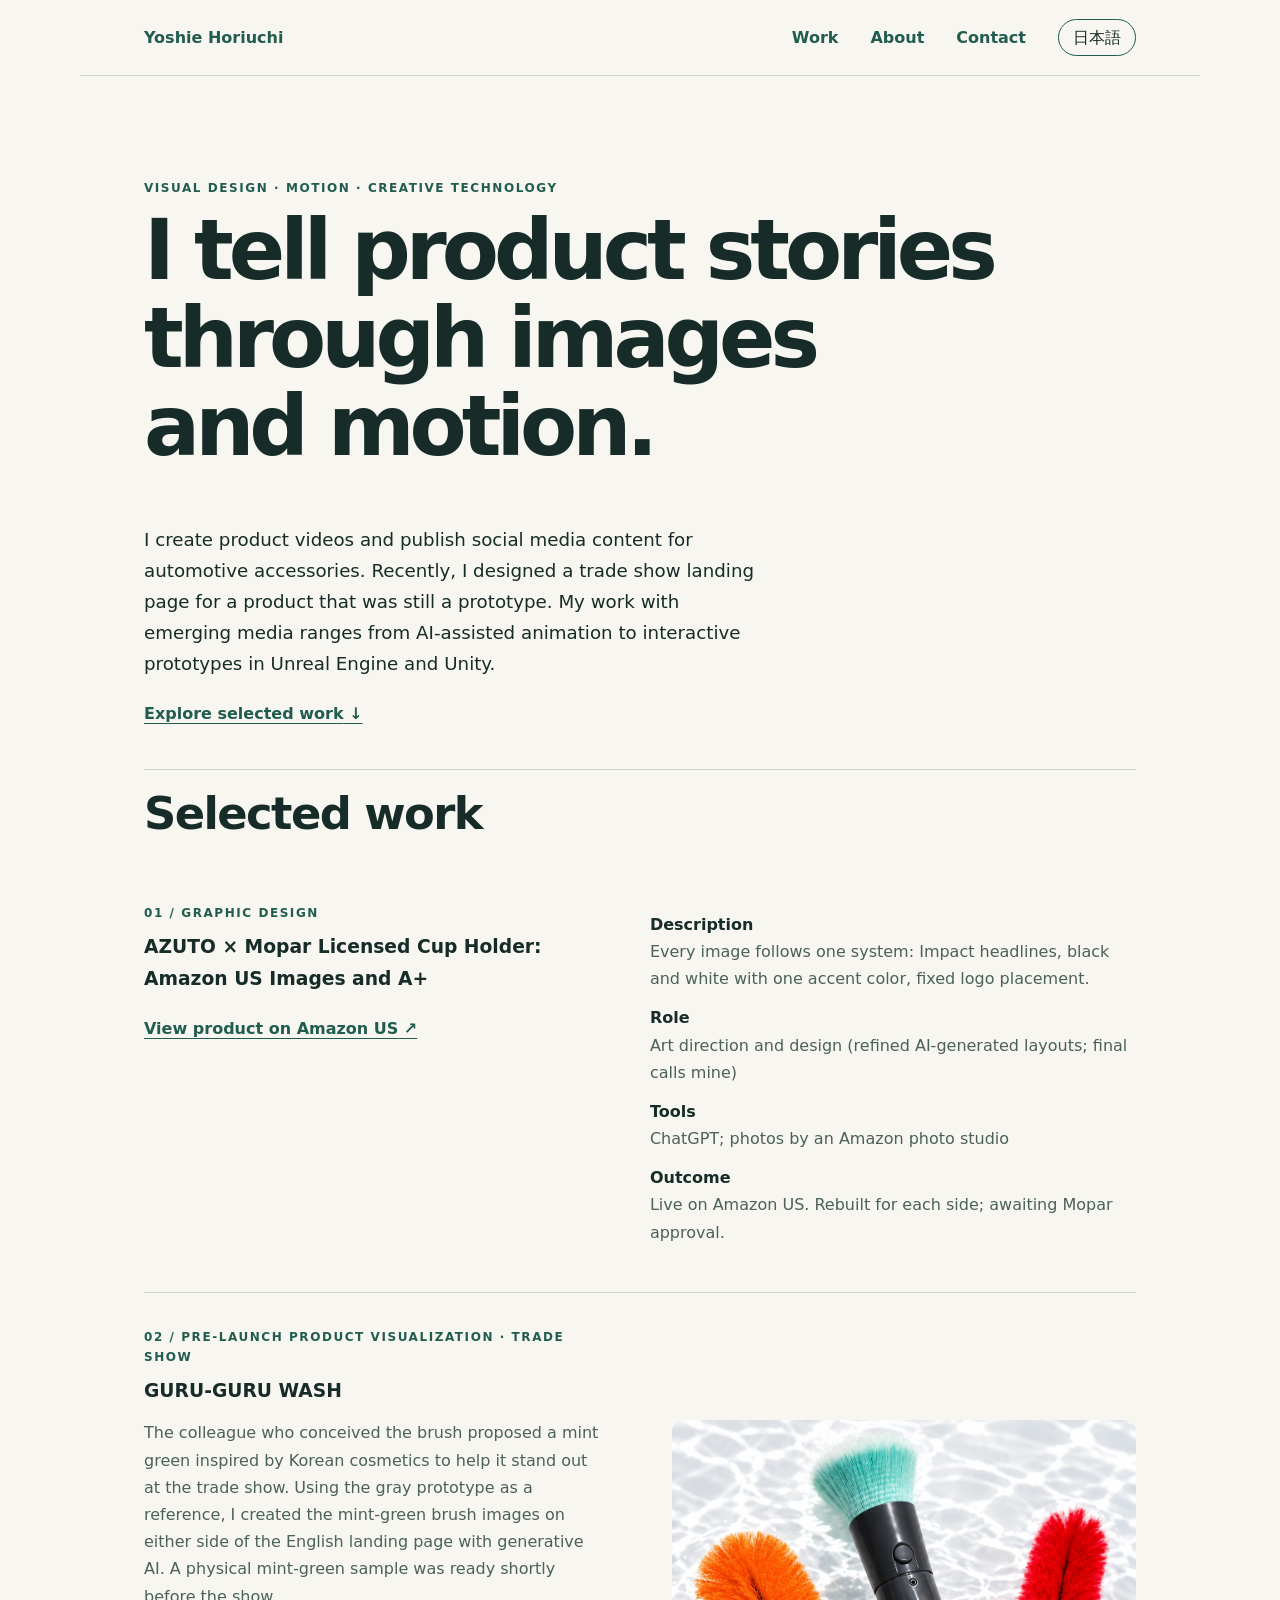
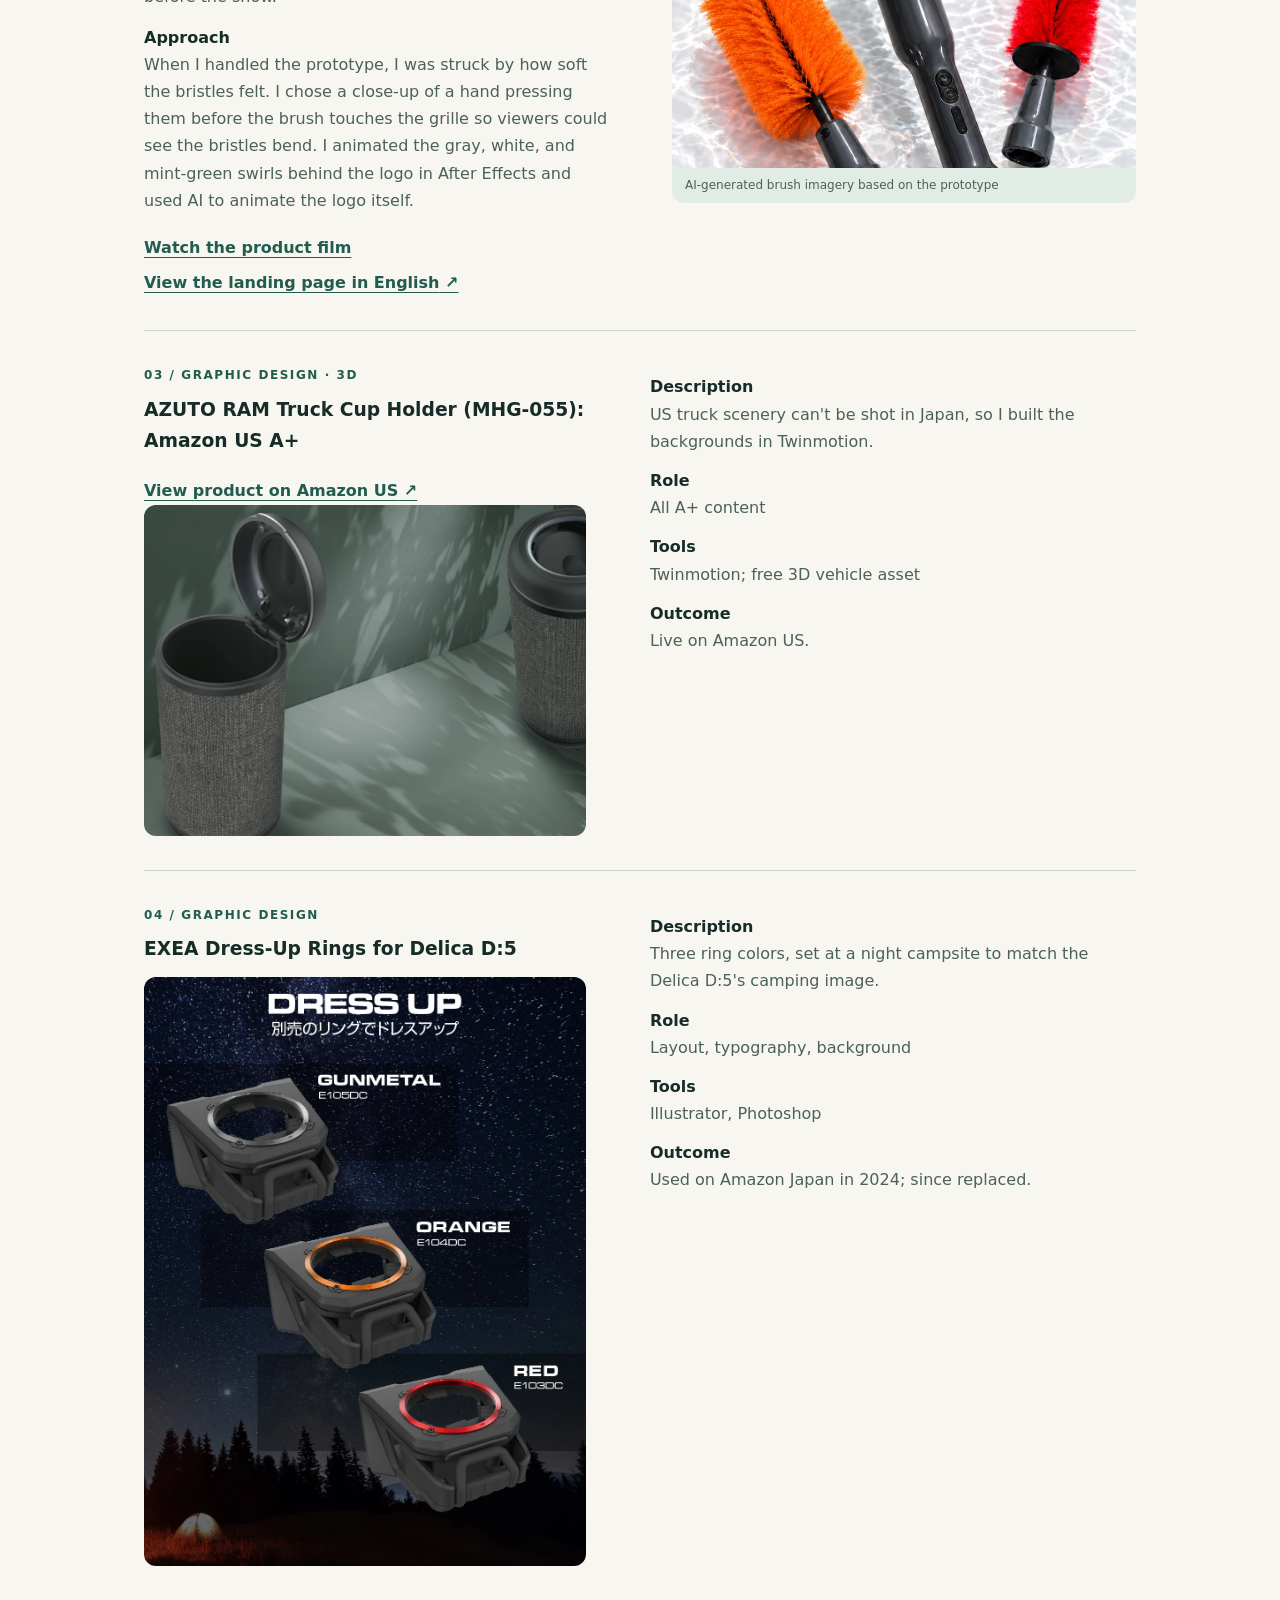
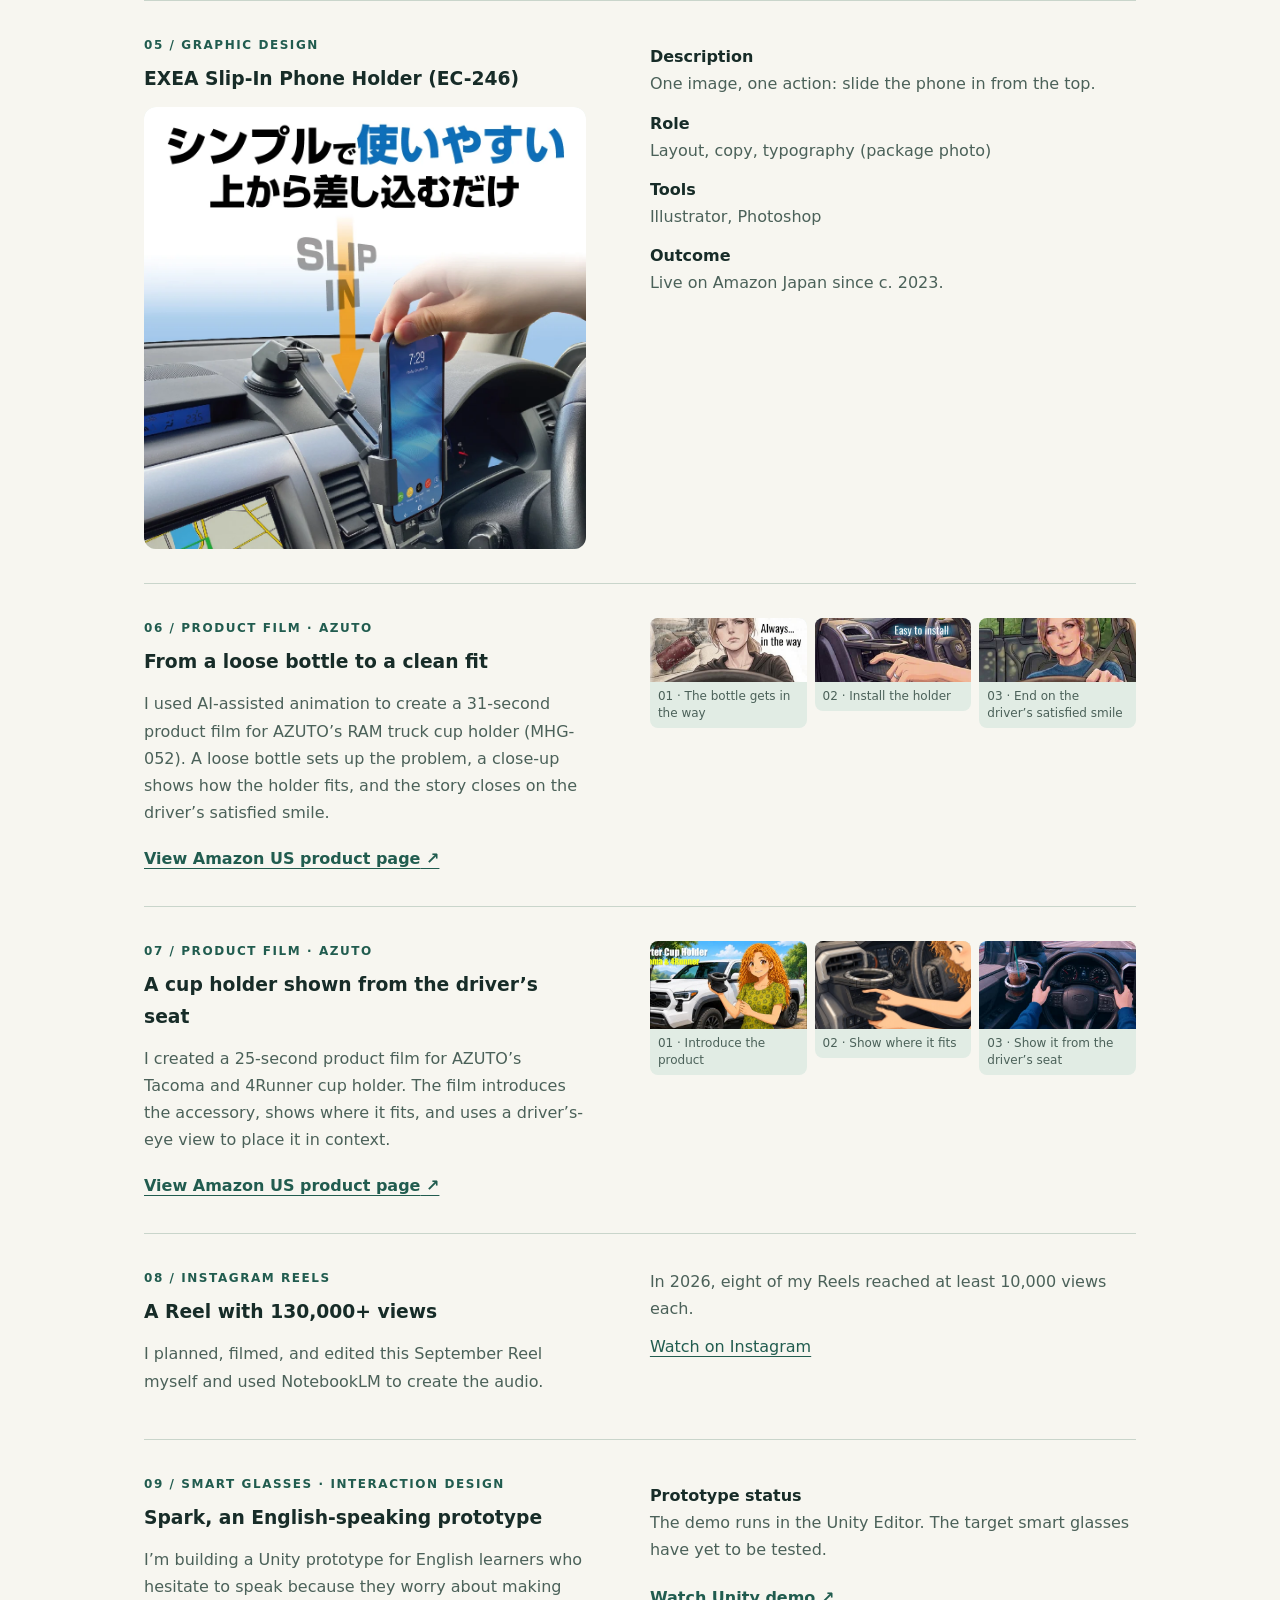
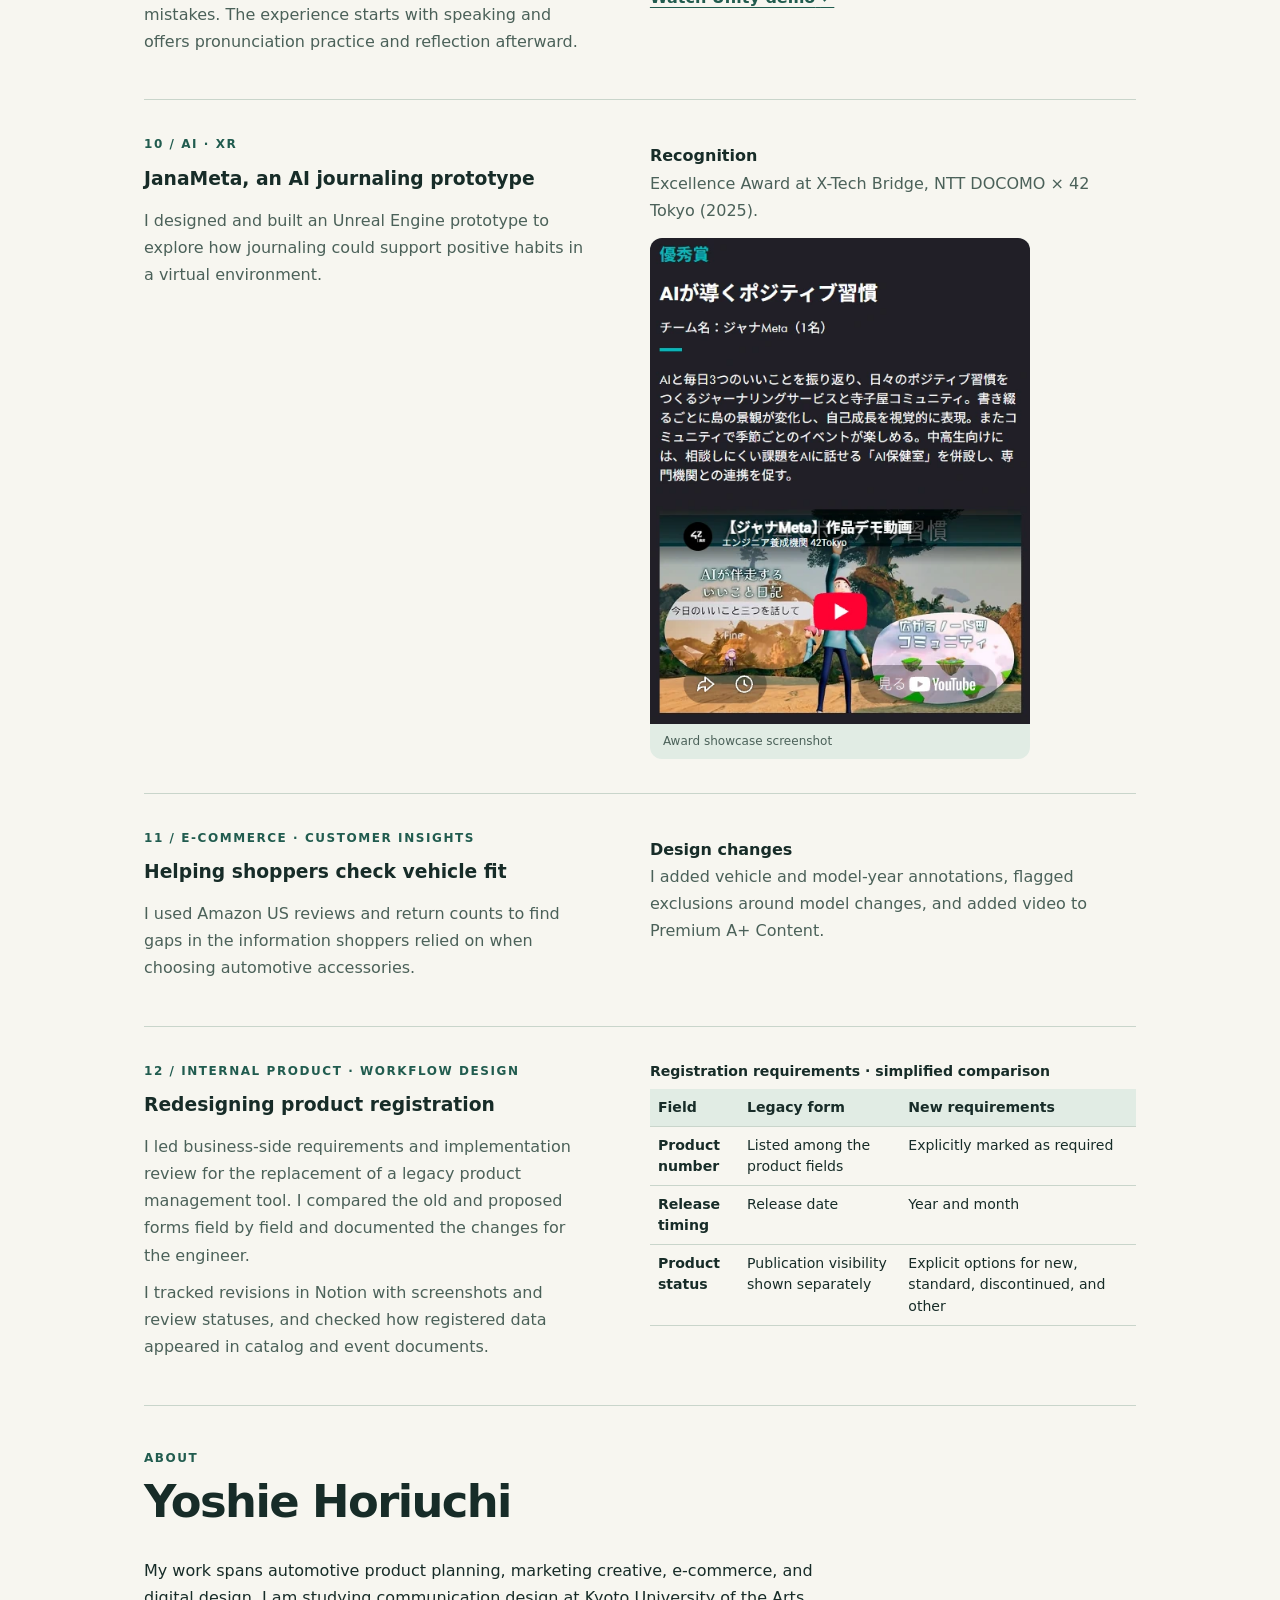
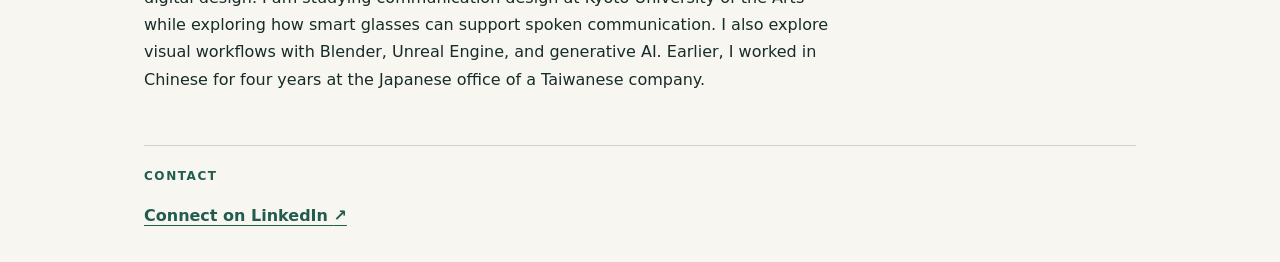
==== commit abdd0c6a: "Display the original EXEA artwork in portfolio projects 04 and 05" ====
--- a/public/index.html
+++ b/public/index.html
@@ -55,8 +55,8 @@
 <article id="mopar" class="case"><div><p class="eyebrow">01 / <span class="en" lang="en">Graphic Design</span><span class="ja" lang="ja">グラフィック</span></p><h3><span class="en" lang="en">AZUTO × Mopar Licensed Cup Holder: Amazon US Images and A+</span><span class="ja" lang="ja">AZUTO × Mopar公式ライセンス カップホルダー：Amazon US 商品画像シリーズとA+</span></h3><a class="action" href="https://www.amazon.com/dp/B0HLSCCGBR/"><span class="en" lang="en">View product on Amazon US</span><span class="ja" lang="ja">Amazon USの商品ページを見る</span> ↗</a></div><div><dl class="en" lang="en"><dt>Description</dt><dd>Every image follows one system: Impact headlines, black and white with one accent color, fixed logo placement.</dd><dt>Role</dt><dd>Art direction and design (refined AI-generated layouts; final calls mine)</dd><dt>Tools</dt><dd>ChatGPT; photos by an Amazon photo studio</dd><dt>Outcome</dt><dd>Live on Amazon US. Rebuilt for each side; awaiting Mopar approval.</dd></dl><dl class="ja" lang="ja"><dt>概要</dt><dd>ジープ・ラングラーJL／グラディエーターJT用の、Mopar公式ライセンス品カップホルダーのメイン画像とA+。すべての画像を一つのルールでそろえた。旧モデルから引き継いだImpactの見出し、黒と白に差し色一色の配色、MoparとAZUTOのロゴの位置。一枚ごとに伝えることを一つに絞った（例：「ONE LEVER. EASY INSTALLATION.」）。</dd><dt>担当</dt><dd>アートディレクションとデザイン。実写の製品写真を用意し、ジープのイメージに合う砂漠や砂丘を背景に選んだ。AIが出したレイアウト案を修正・配置換えし、最終判断はすべて自分が行った。</dd><dt>プロセス</dt><dd>当初は左右のモデルでA+を共通にしたが、Amazonでは右側用しか表示されなかった。モデルごとにA+を作り直し、現在Moparのライセンス承認待ち。</dd><dt>ツール</dt><dd>ChatGPT（画像生成）、製品写真はAmazonの撮影スタジオで撮影</dd><dt>成果</dt><dd>Amazon USで公開中。</dd></dl></div></article>
 <article id="exhibition" class="featured"><div><p class="eyebrow">02 / <span class="en" lang="en">Pre-launch product visualization · Trade show</span><span class="ja" lang="ja">発売前の製品ビジュアル制作 · 展示会向け英語LP</span></p><h3><span class="en" lang="en">GURU-GURU WASH</span><span class="ja" lang="ja">GURU-GURU WASH</span></h3><p><span class="en" lang="en">The colleague who conceived the brush proposed a mint green inspired by Korean cosmetics to help it stand out at the trade show. Using the gray prototype as a reference, I created the mint-green brush images on either side of the English landing page with generative AI. A physical mint-green sample was ready shortly before the show.</span><span class="ja" lang="ja">展示会で目を引くよう、韓国コスメを思わせるミントグリーンを提案したのはブラシの企画者です。私はグレーの試作品をもとに、英語LPの左右に置くミントグリーンのブラシ画像を生成AIで制作しました。展示会直前には同色の実物サンプルも完成しました。</span></p><dl><dt><span class="en" lang="en">Approach</span><span class="ja" lang="ja">工夫</span></dt><dd><span class="en" lang="en">When I handled the prototype, I was struck by how soft the bristles felt. I chose a close-up of a hand pressing them before the brush touches the grille so viewers could see the bristles bend. I animated the gray, white, and mint-green swirls behind the logo in After Effects and used AI to animate the logo itself.</span><span class="ja" lang="ja">試作品に触れて印象に残ったのは、毛先の柔らかさでした。その感触が映像でも伝わるよう、車のグリルに当てる前に、手で押すと毛先がしなる様子をアップで見せました。ロゴの背後で動くグレー、白、ミントグリーンの渦はAfter Effectsで制作し、ロゴモーションにはAIを使いました。</span></dd></dl><a class="action" href="https://car-care-tools.pages.dev/assets/guru-guru-film.mp4"><span class="en" lang="en">Watch the product film</span><span class="ja" lang="ja">商品映像を見る</span></a> <a class="action" href="https://car-care-tools.pages.dev/"><span class="en" lang="en">View the landing page in English</span><span class="ja" lang="ja">公開LPは英語版でご覧ください</span> <span aria-hidden="true">↗</span></a></div><figure class="brush"><img src="[data-uri]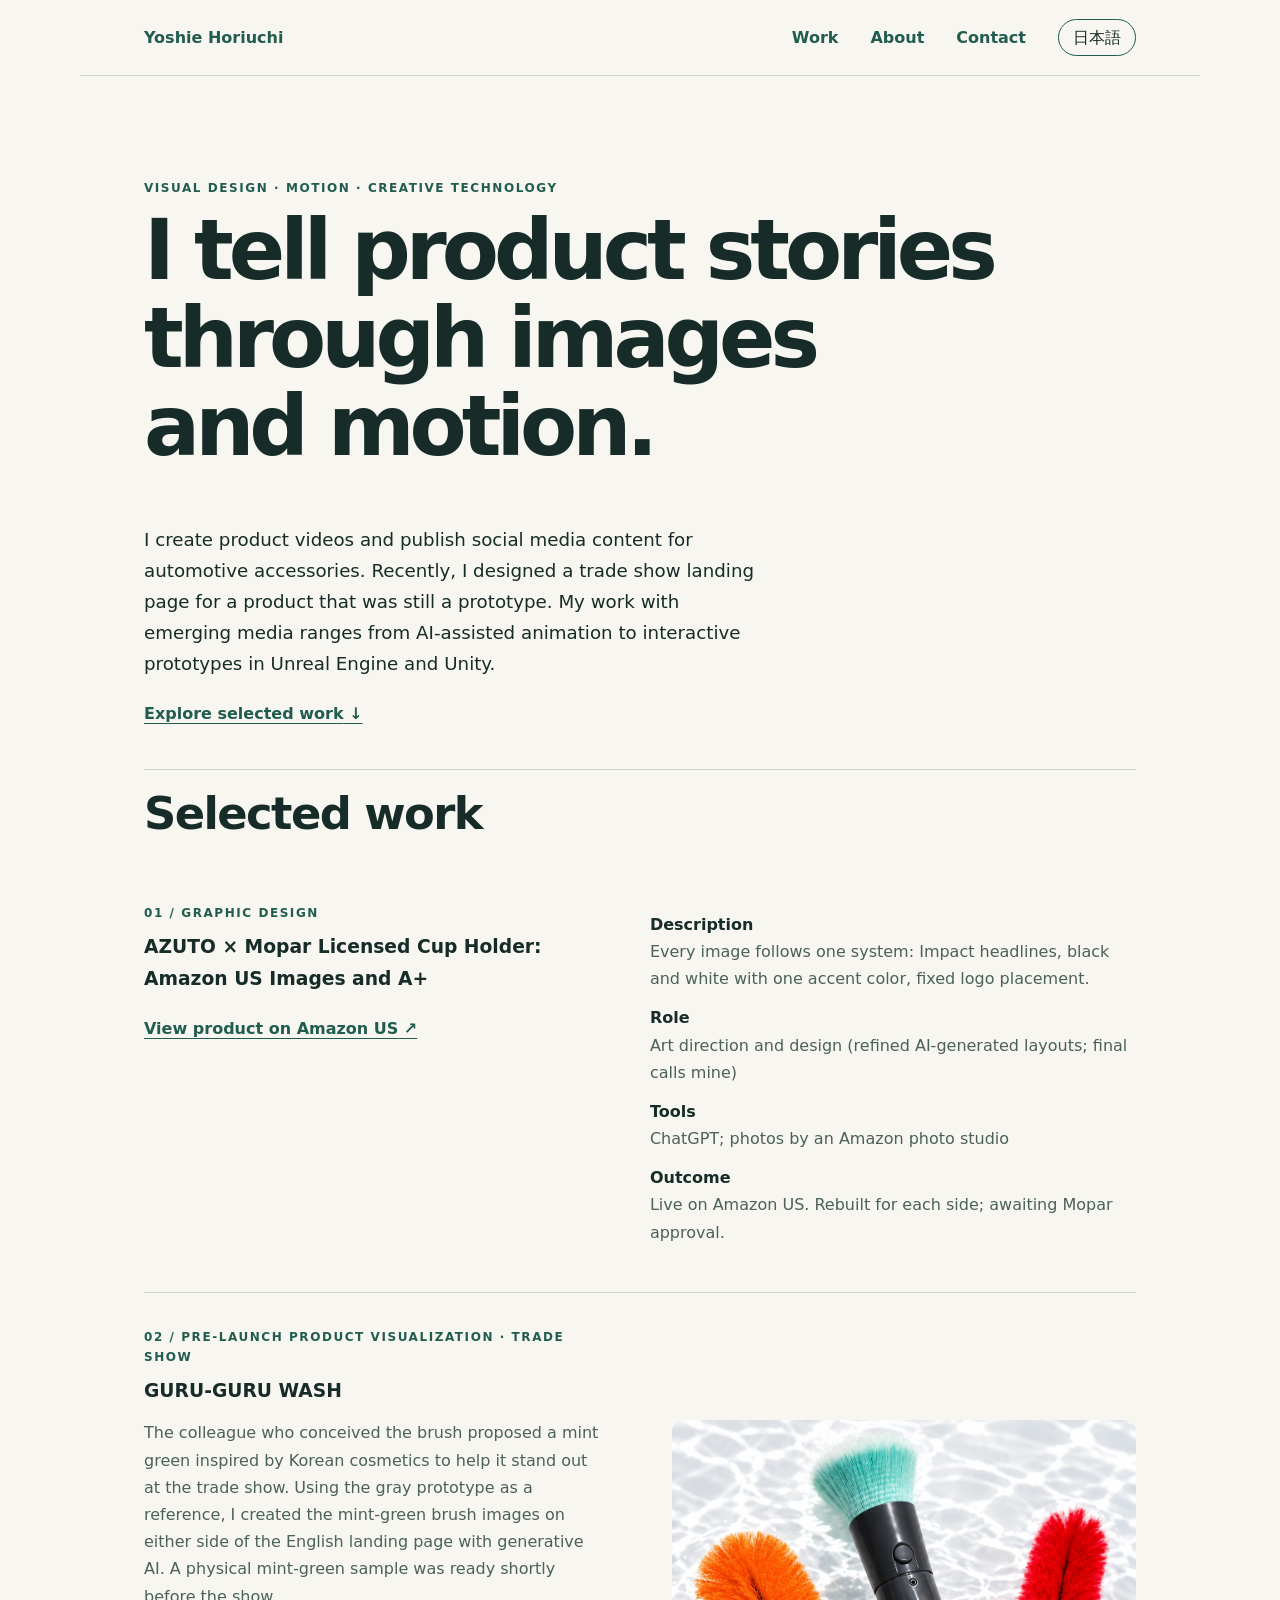
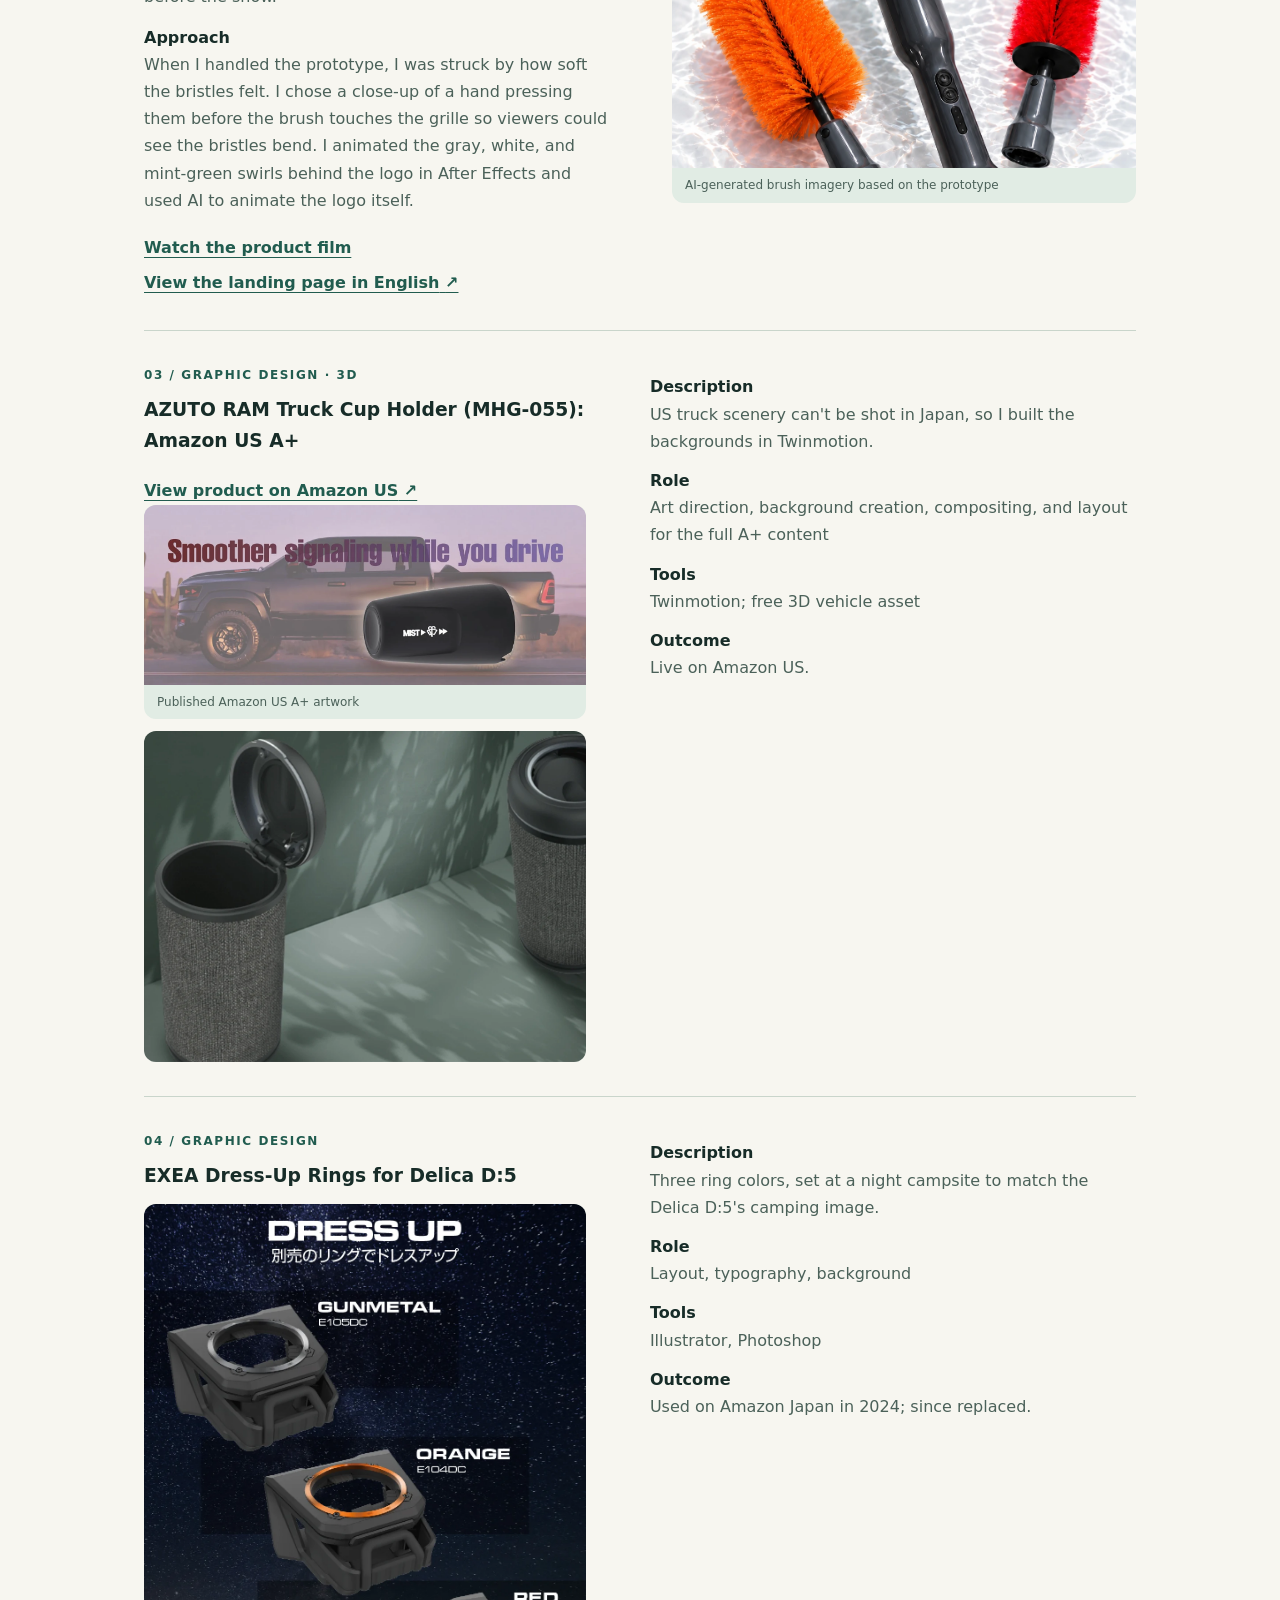
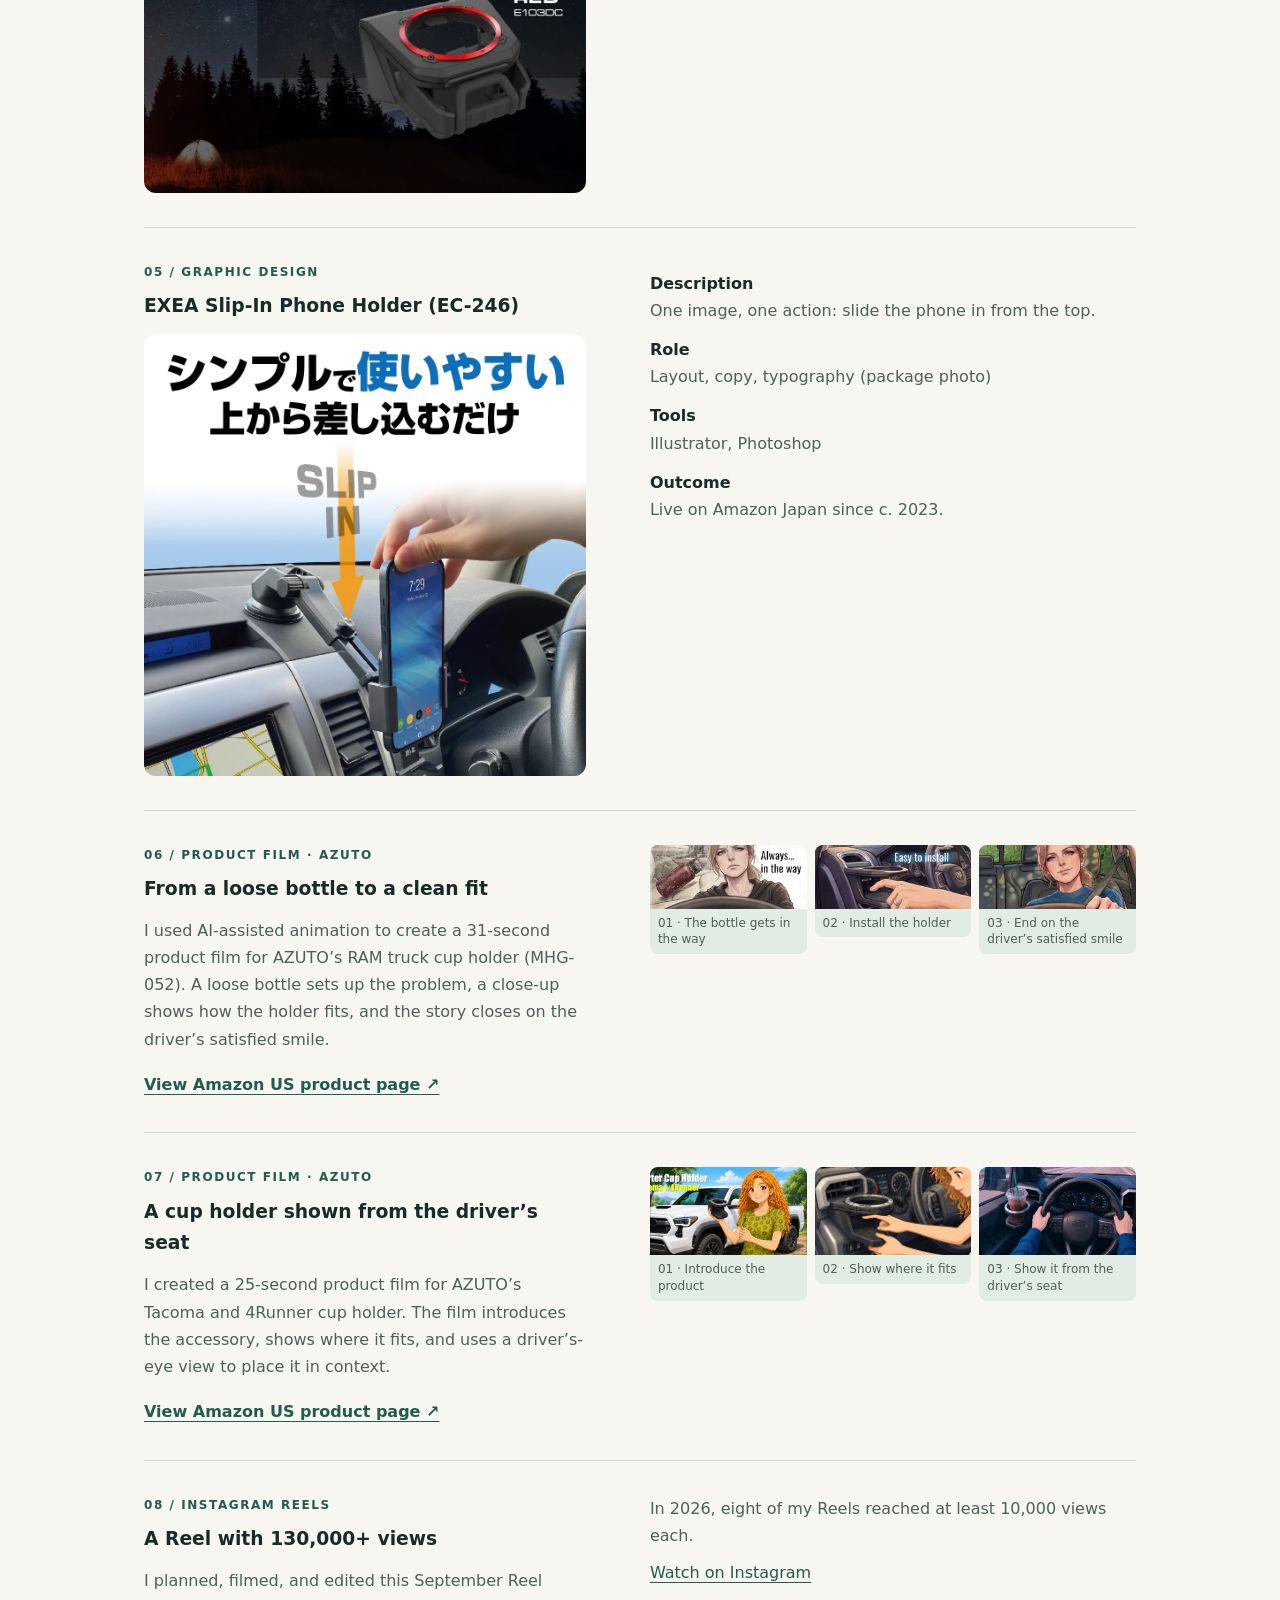
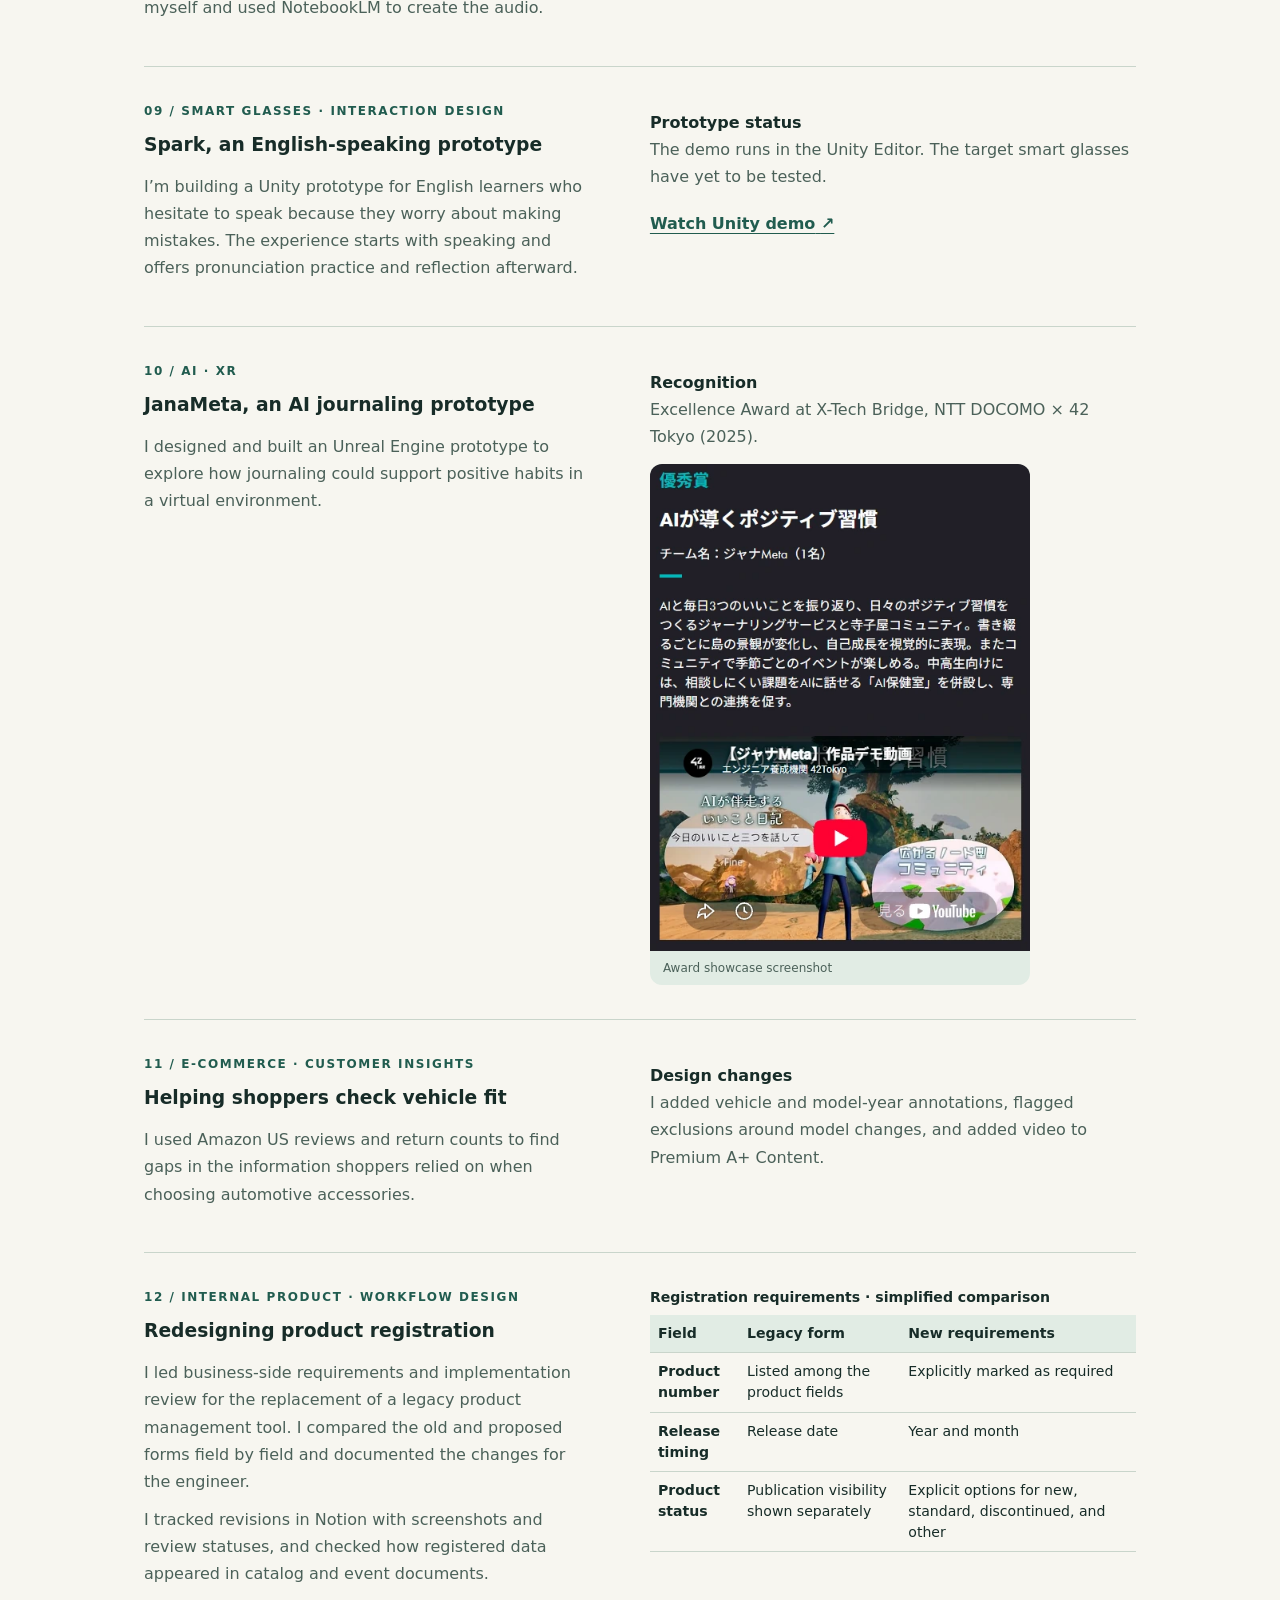
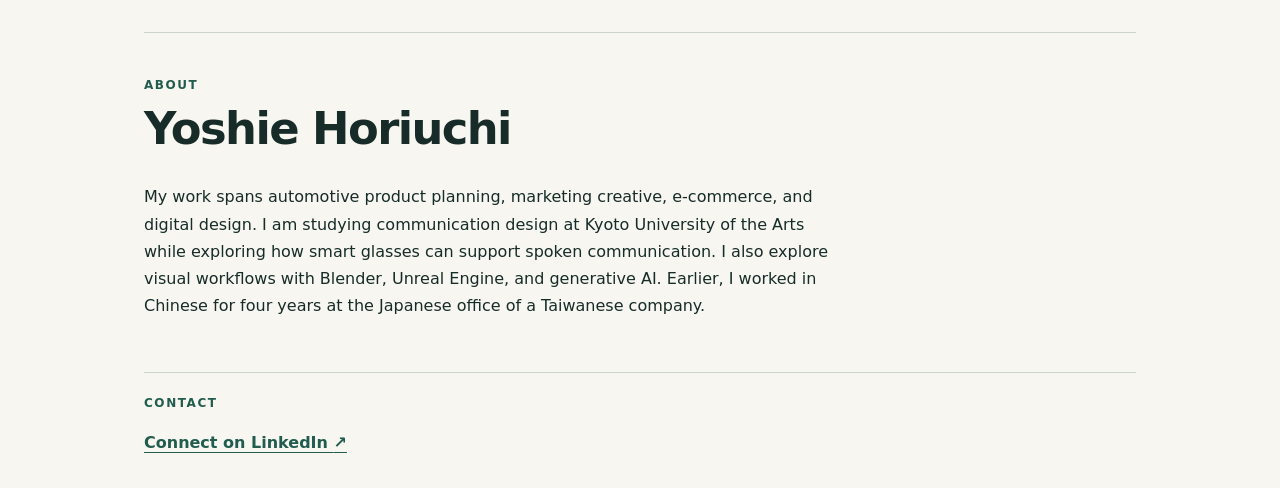
==== commit e5ffcfa3: "Feature published Amazon A+ artwork first in RAM case study" ====
--- a/public/index.html
+++ b/public/index.html
@@ -40,6 +40,9 @@
 @media(max-width:420px){.film-frames{grid-template-columns:1fr}.case-media th,.case-media td{padding:5px}}
 .award-image{max-width:380px;margin-top:14px}.award-image img{width:100%;height:auto;aspect-ratio:auto}
 #ram .film-frames img{aspect-ratio:480/196}
+@media (max-width:700px){
+  #dress-up figure, #ec-246 figure{width:78%;max-width:300px;margin-inline:auto}
+}
 </style>
 <body>
 
@@ -54,7 +57,8 @@
 
 <article id="mopar" class="case"><div><p class="eyebrow">01 / <span class="en" lang="en">Graphic Design</span><span class="ja" lang="ja">グラフィック</span></p><h3><span class="en" lang="en">AZUTO × Mopar Licensed Cup Holder: Amazon US Images and A+</span><span class="ja" lang="ja">AZUTO × Mopar公式ライセンス カップホルダー：Amazon US 商品画像シリーズとA+</span></h3><a class="action" href="https://www.amazon.com/dp/B0HLSCCGBR/"><span class="en" lang="en">View product on Amazon US</span><span class="ja" lang="ja">Amazon USの商品ページを見る</span> ↗</a></div><div><dl class="en" lang="en"><dt>Description</dt><dd>Every image follows one system: Impact headlines, black and white with one accent color, fixed logo placement.</dd><dt>Role</dt><dd>Art direction and design (refined AI-generated layouts; final calls mine)</dd><dt>Tools</dt><dd>ChatGPT; photos by an Amazon photo studio</dd><dt>Outcome</dt><dd>Live on Amazon US. Rebuilt for each side; awaiting Mopar approval.</dd></dl><dl class="ja" lang="ja"><dt>概要</dt><dd>ジープ・ラングラーJL／グラディエーターJT用の、Mopar公式ライセンス品カップホルダーのメイン画像とA+。すべての画像を一つのルールでそろえた。旧モデルから引き継いだImpactの見出し、黒と白に差し色一色の配色、MoparとAZUTOのロゴの位置。一枚ごとに伝えることを一つに絞った（例：「ONE LEVER. EASY INSTALLATION.」）。</dd><dt>担当</dt><dd>アートディレクションとデザイン。実写の製品写真を用意し、ジープのイメージに合う砂漠や砂丘を背景に選んだ。AIが出したレイアウト案を修正・配置換えし、最終判断はすべて自分が行った。</dd><dt>プロセス</dt><dd>当初は左右のモデルでA+を共通にしたが、Amazonでは右側用しか表示されなかった。モデルごとにA+を作り直し、現在Moparのライセンス承認待ち。</dd><dt>ツール</dt><dd>ChatGPT（画像生成）、製品写真はAmazonの撮影スタジオで撮影</dd><dt>成果</dt><dd>Amazon USで公開中。</dd></dl></div></article>
 <article id="exhibition" class="featured"><div><p class="eyebrow">02 / <span class="en" lang="en">Pre-launch product visualization · Trade show</span><span class="ja" lang="ja">発売前の製品ビジュアル制作 · 展示会向け英語LP</span></p><h3><span class="en" lang="en">GURU-GURU WASH</span><span class="ja" lang="ja">GURU-GURU WASH</span></h3><p><span class="en" lang="en">The colleague who conceived the brush proposed a mint green inspired by Korean cosmetics to help it stand out at the trade show. Using the gray prototype as a reference, I created the mint-green brush images on either side of the English landing page with generative AI. A physical mint-green sample was ready shortly before the show.</span><span class="ja" lang="ja">展示会で目を引くよう、韓国コスメを思わせるミントグリーンを提案したのはブラシの企画者です。私はグレーの試作品をもとに、英語LPの左右に置くミントグリーンのブラシ画像を生成AIで制作しました。展示会直前には同色の実物サンプルも完成しました。</span></p><dl><dt><span class="en" lang="en">Approach</span><span class="ja" lang="ja">工夫</span></dt><dd><span class="en" lang="en">When I handled the prototype, I was struck by how soft the bristles felt. I chose a close-up of a hand pressing them before the brush touches the grille so viewers could see the bristles bend. I animated the gray, white, and mint-green swirls behind the logo in After Effects and used AI to animate the logo itself.</span><span class="ja" lang="ja">試作品に触れて印象に残ったのは、毛先の柔らかさでした。その感触が映像でも伝わるよう、車のグリルに当てる前に、手で押すと毛先がしなる様子をアップで見せました。ロゴの背後で動くグレー、白、ミントグリーンの渦はAfter Effectsで制作し、ロゴモーションにはAIを使いました。</span></dd></dl><a class="action" href="https://car-care-tools.pages.dev/assets/guru-guru-film.mp4"><span class="en" lang="en">Watch the product film</span><span class="ja" lang="ja">商品映像を見る</span></a> <a class="action" href="https://car-care-tools.pages.dev/"><span class="en" lang="en">View the landing page in English</span><span class="ja" lang="ja">公開LPは英語版でご覧ください</span> <span aria-hidden="true">↗</span></a></div><figure class="brush"><img src="[data-uri]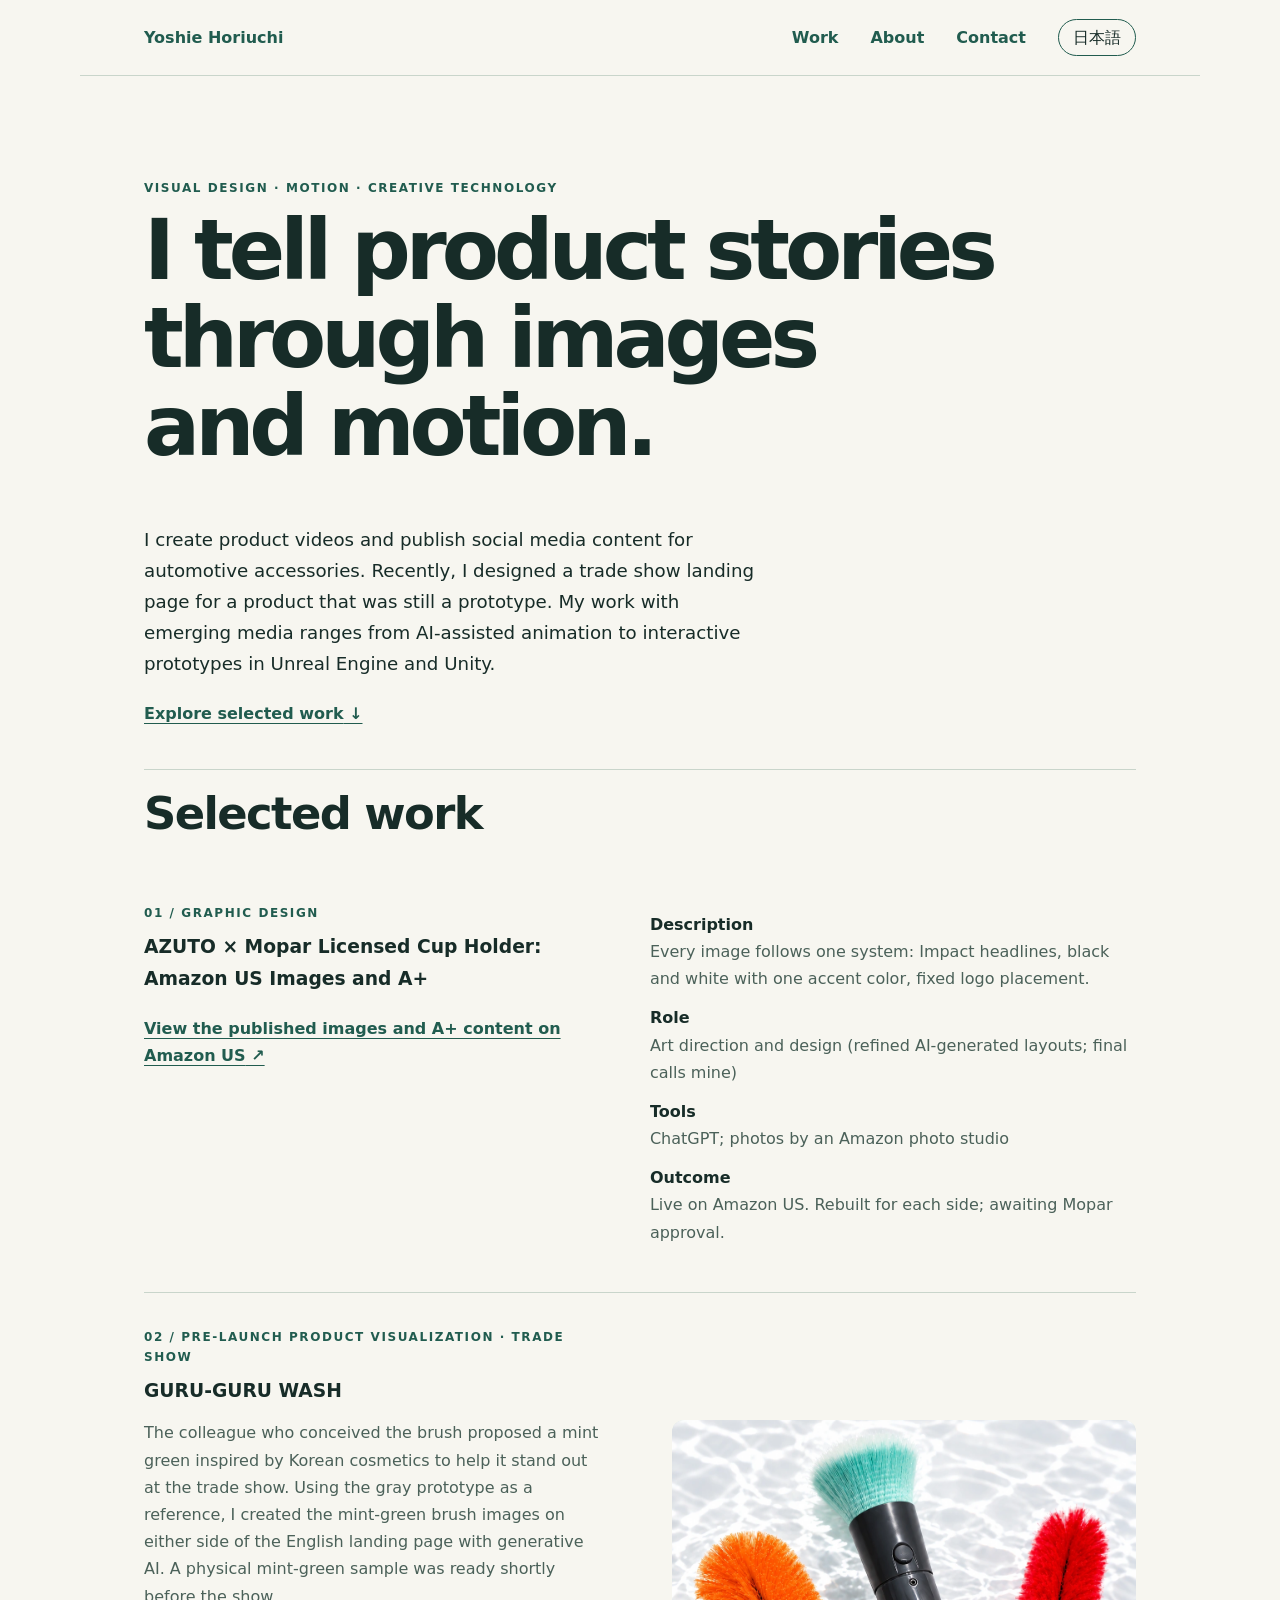
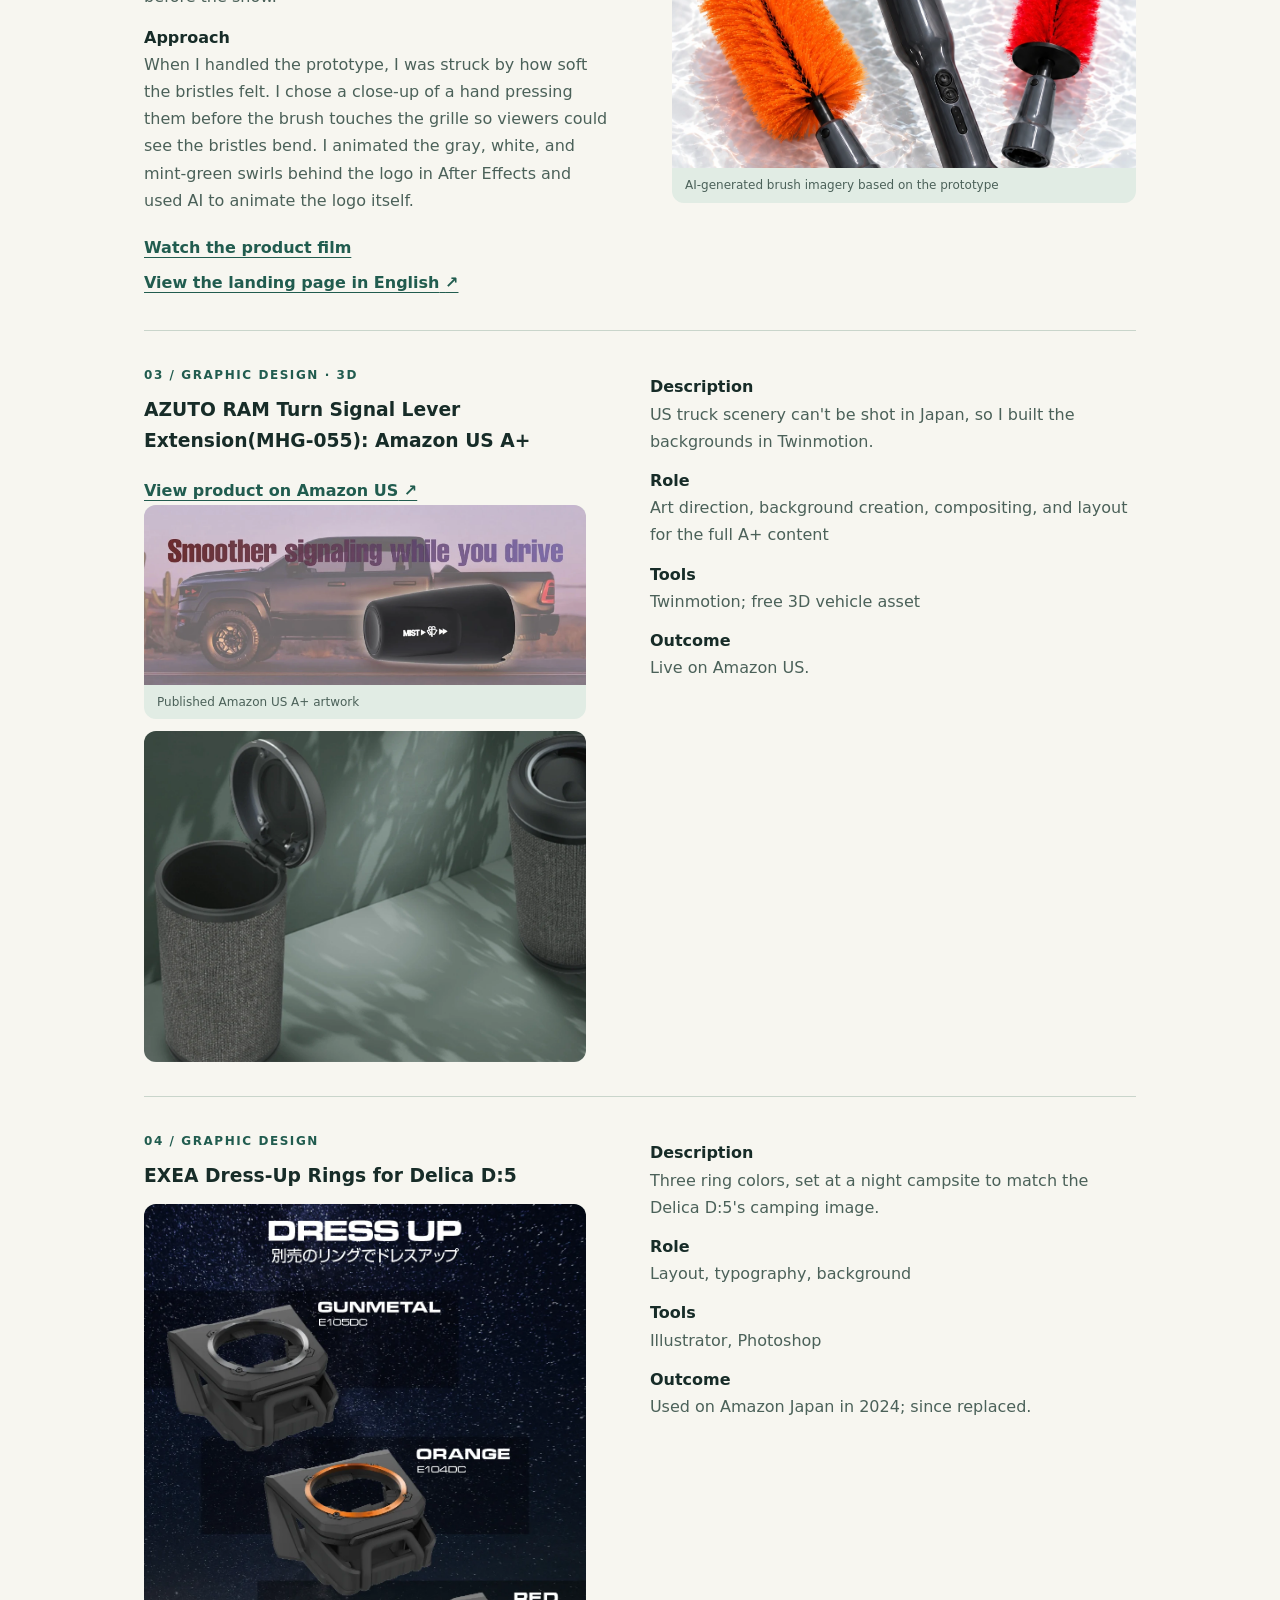
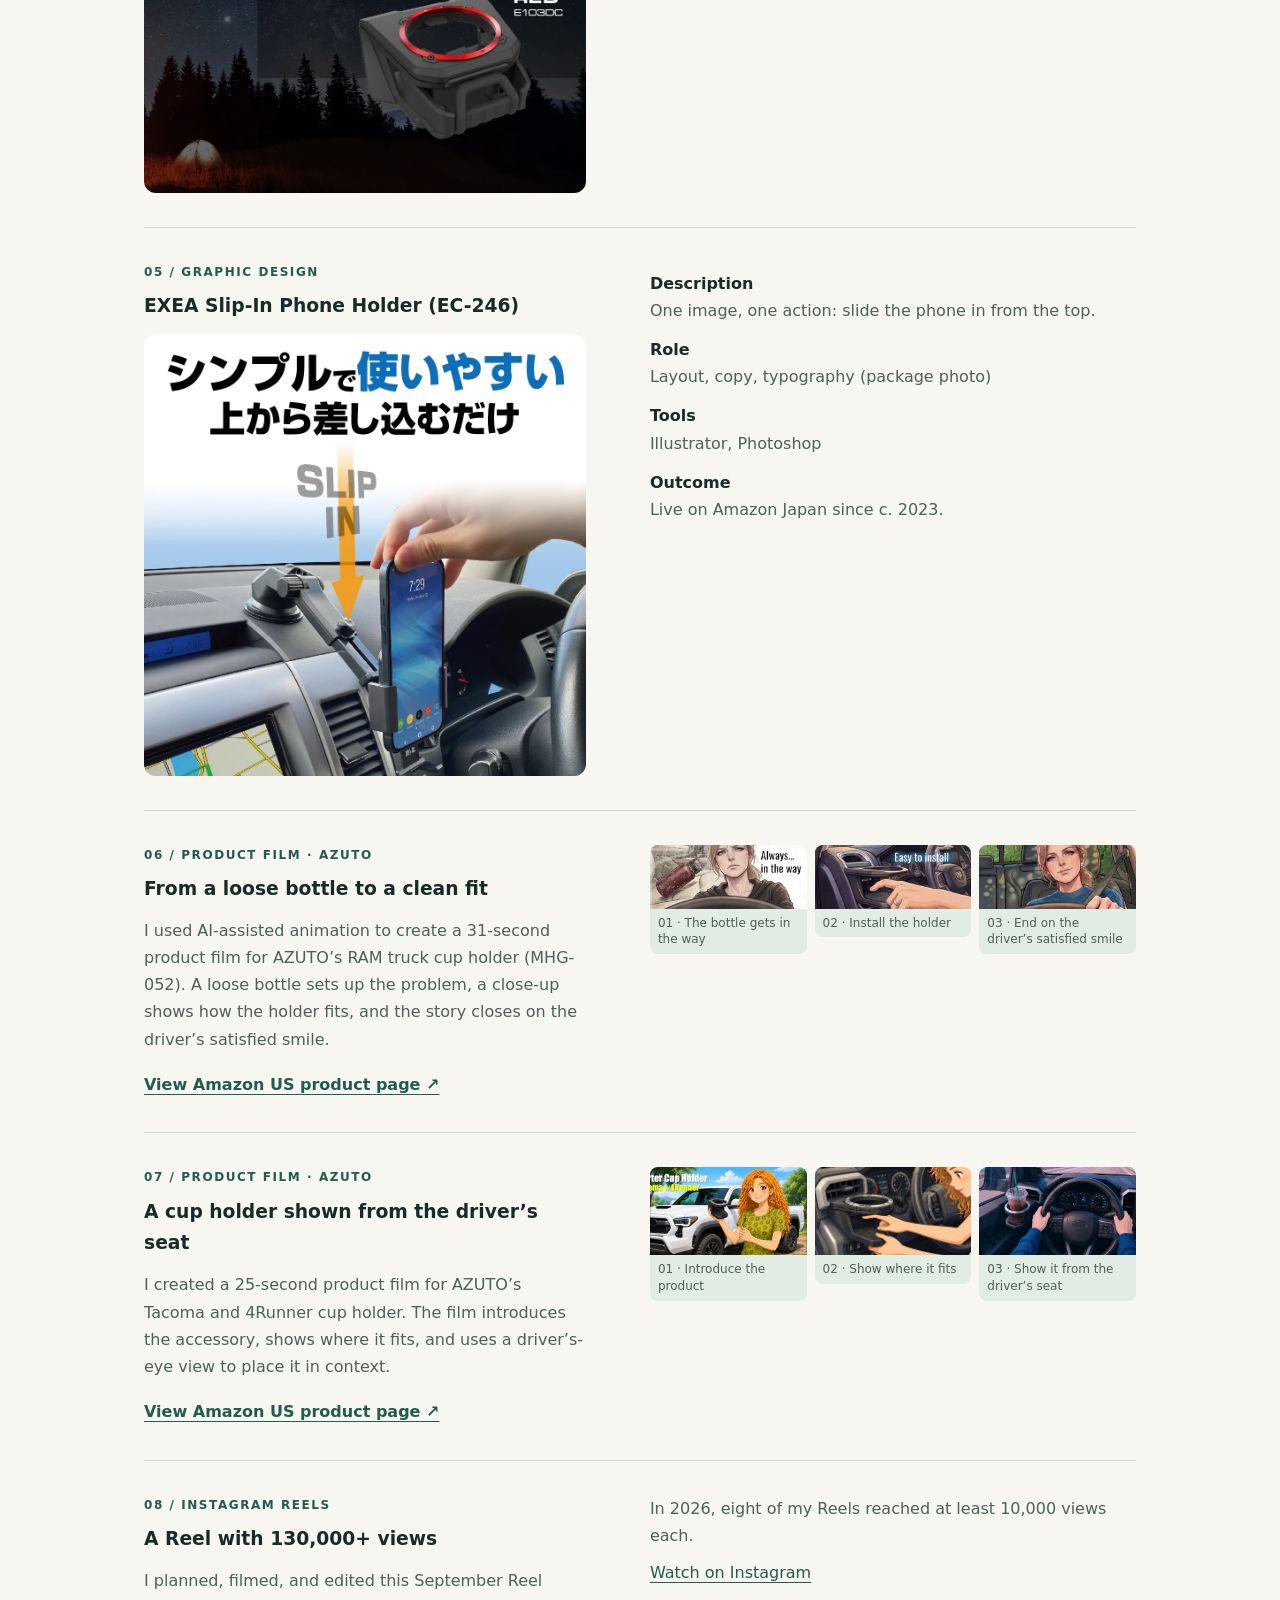
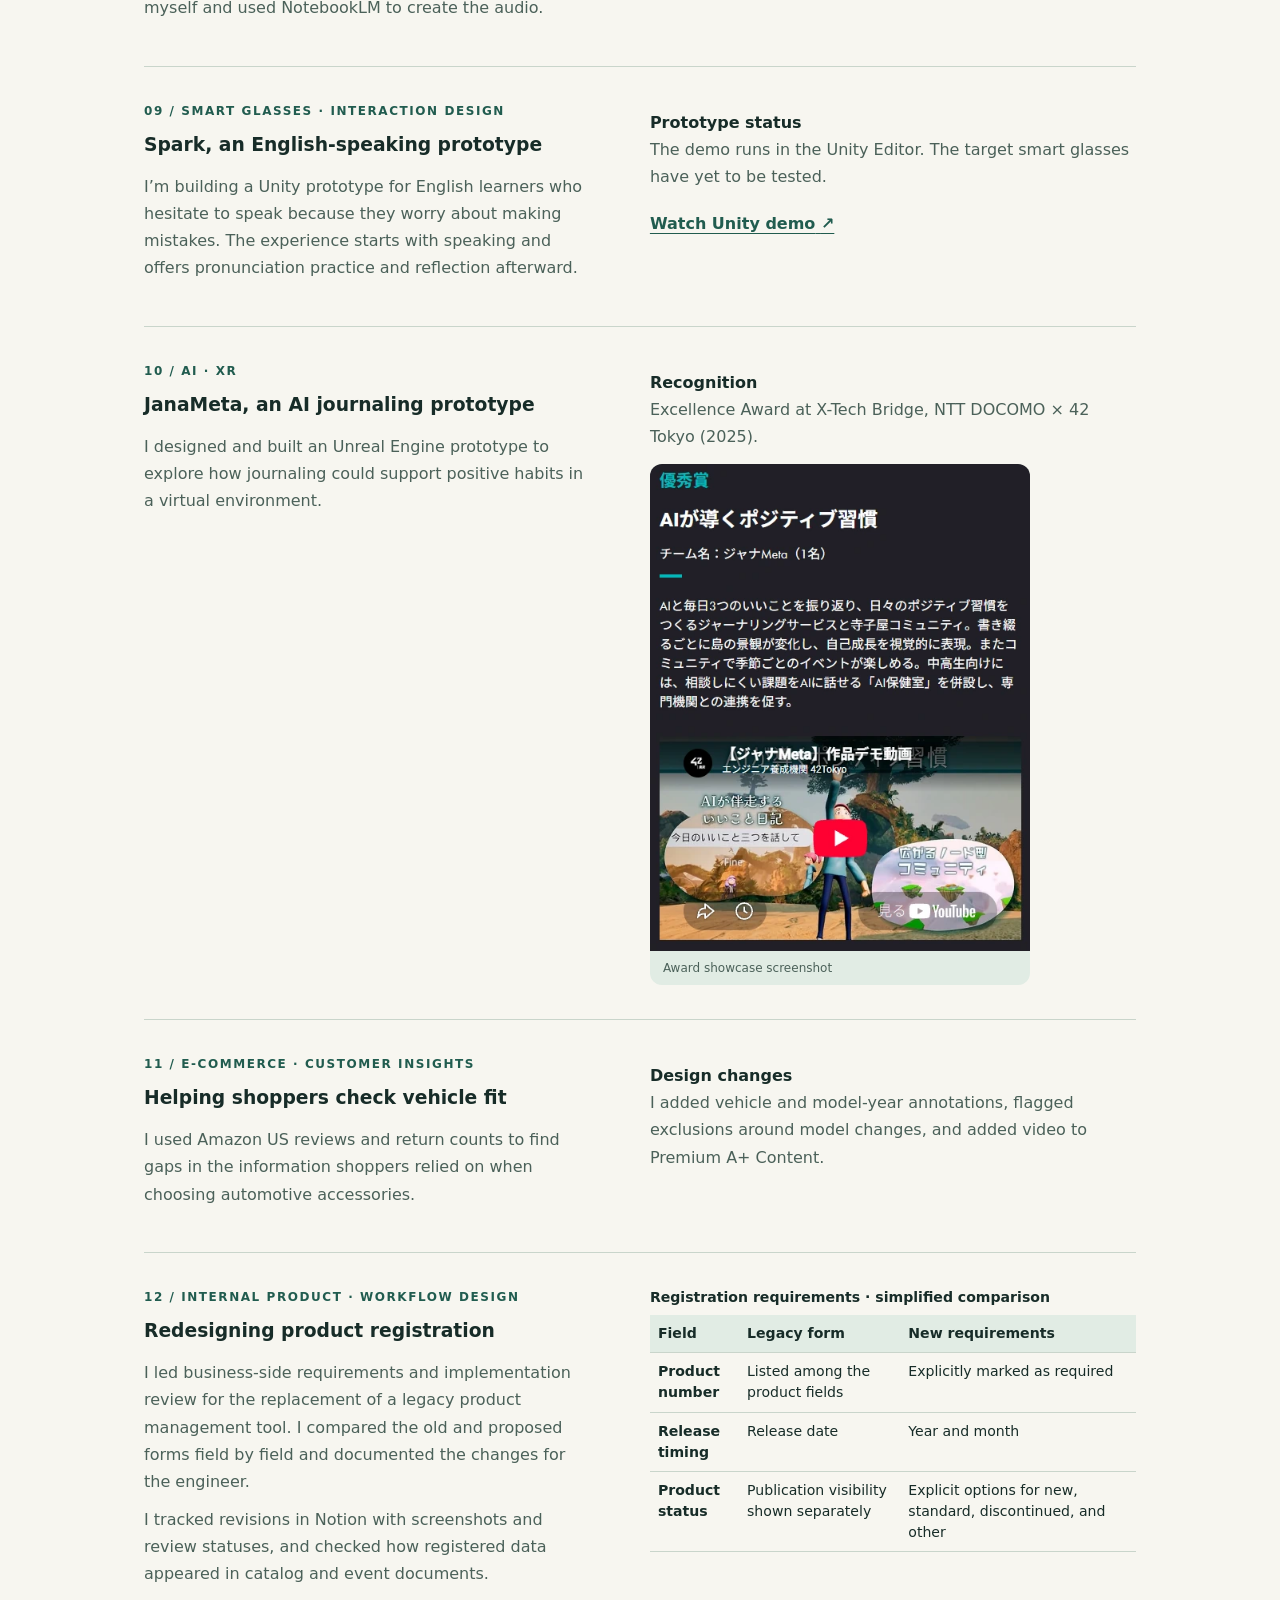
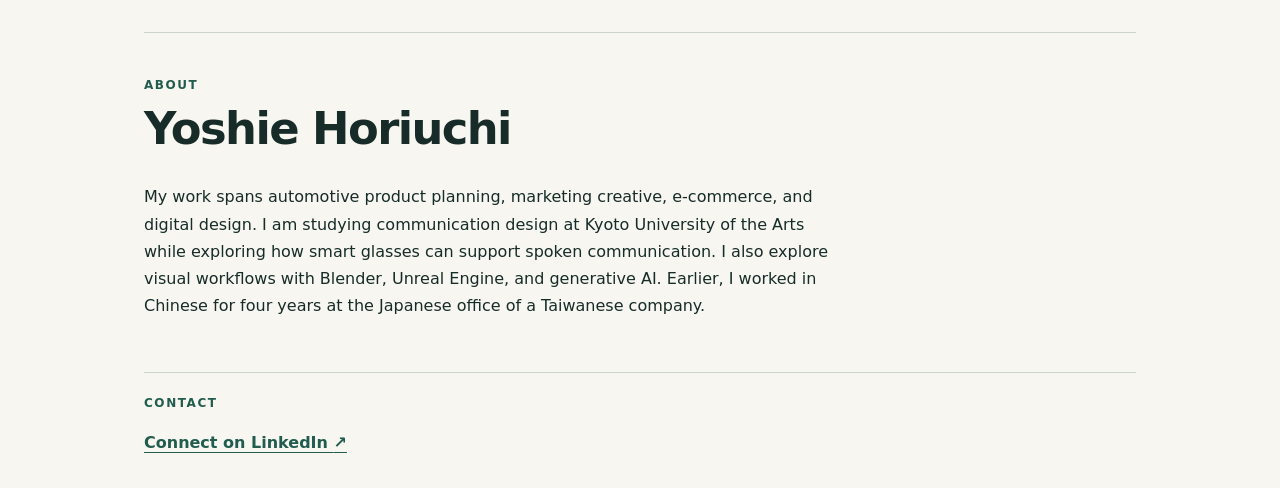
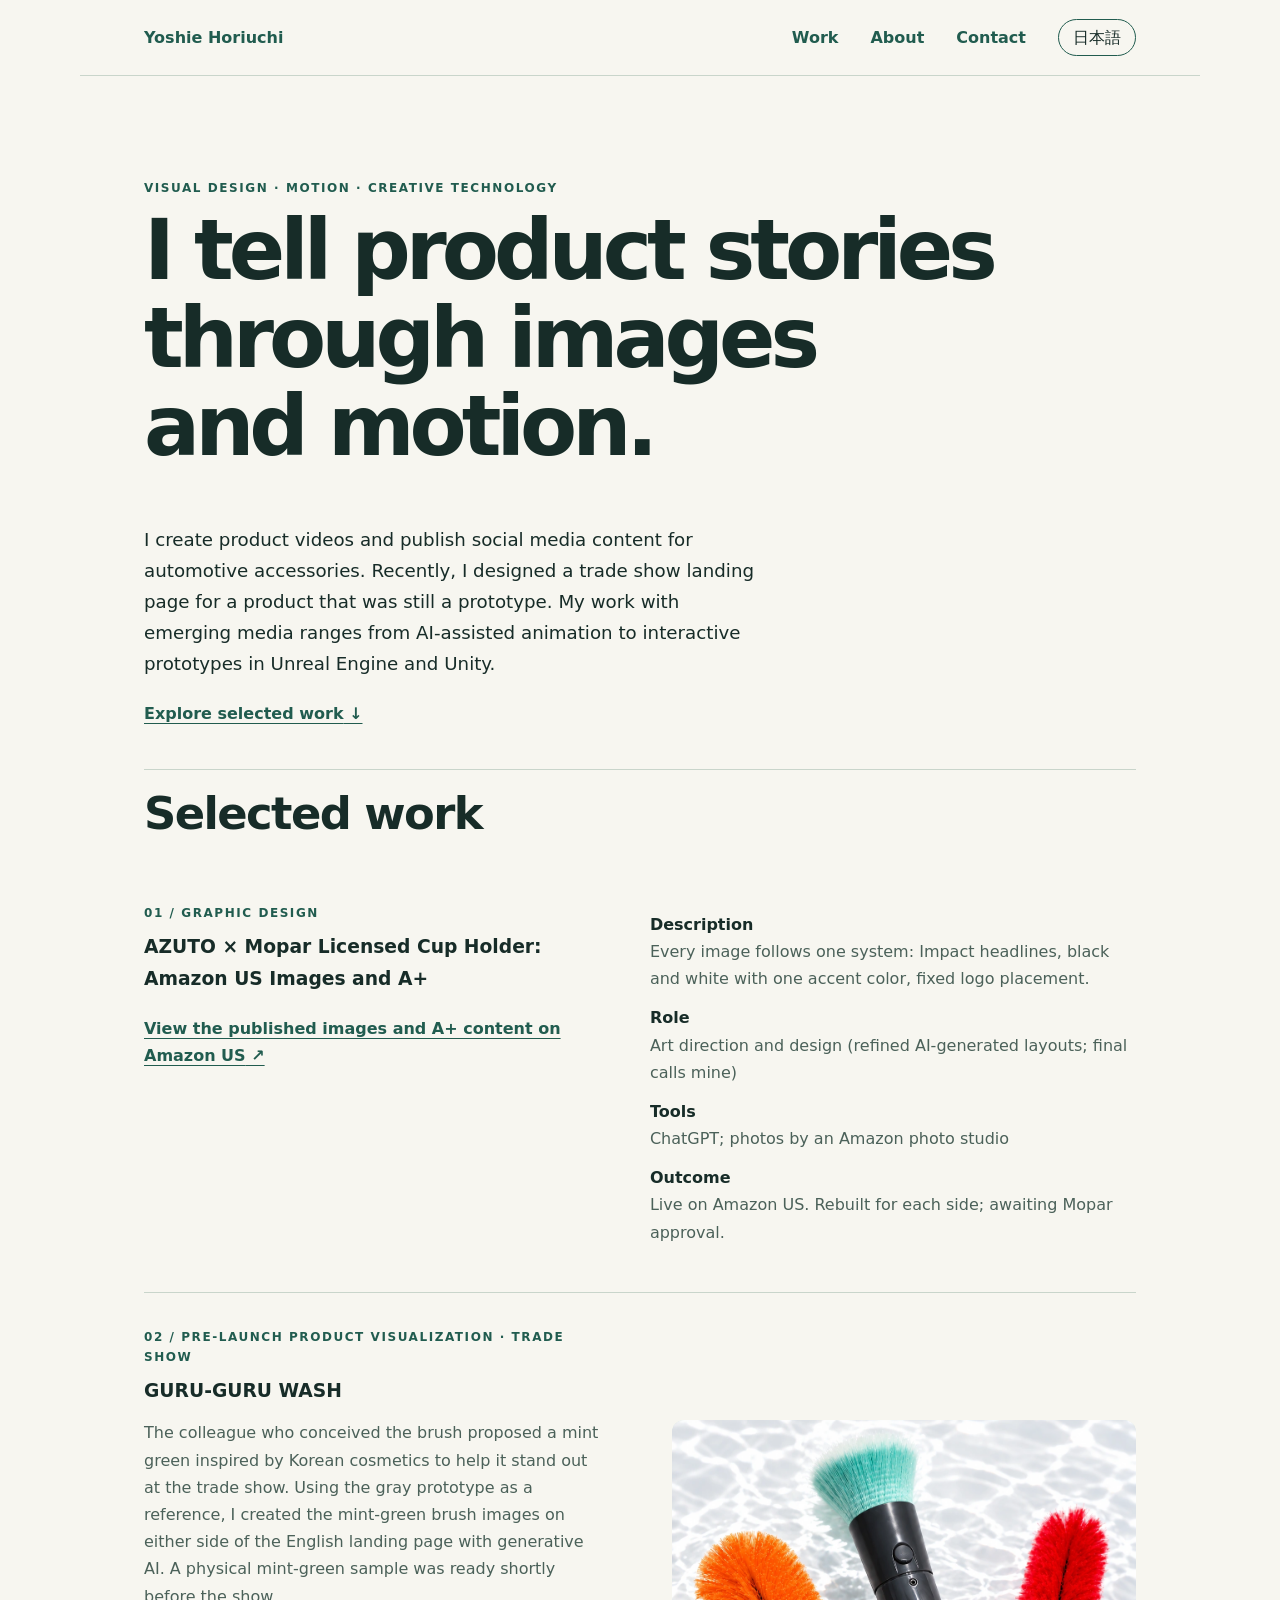
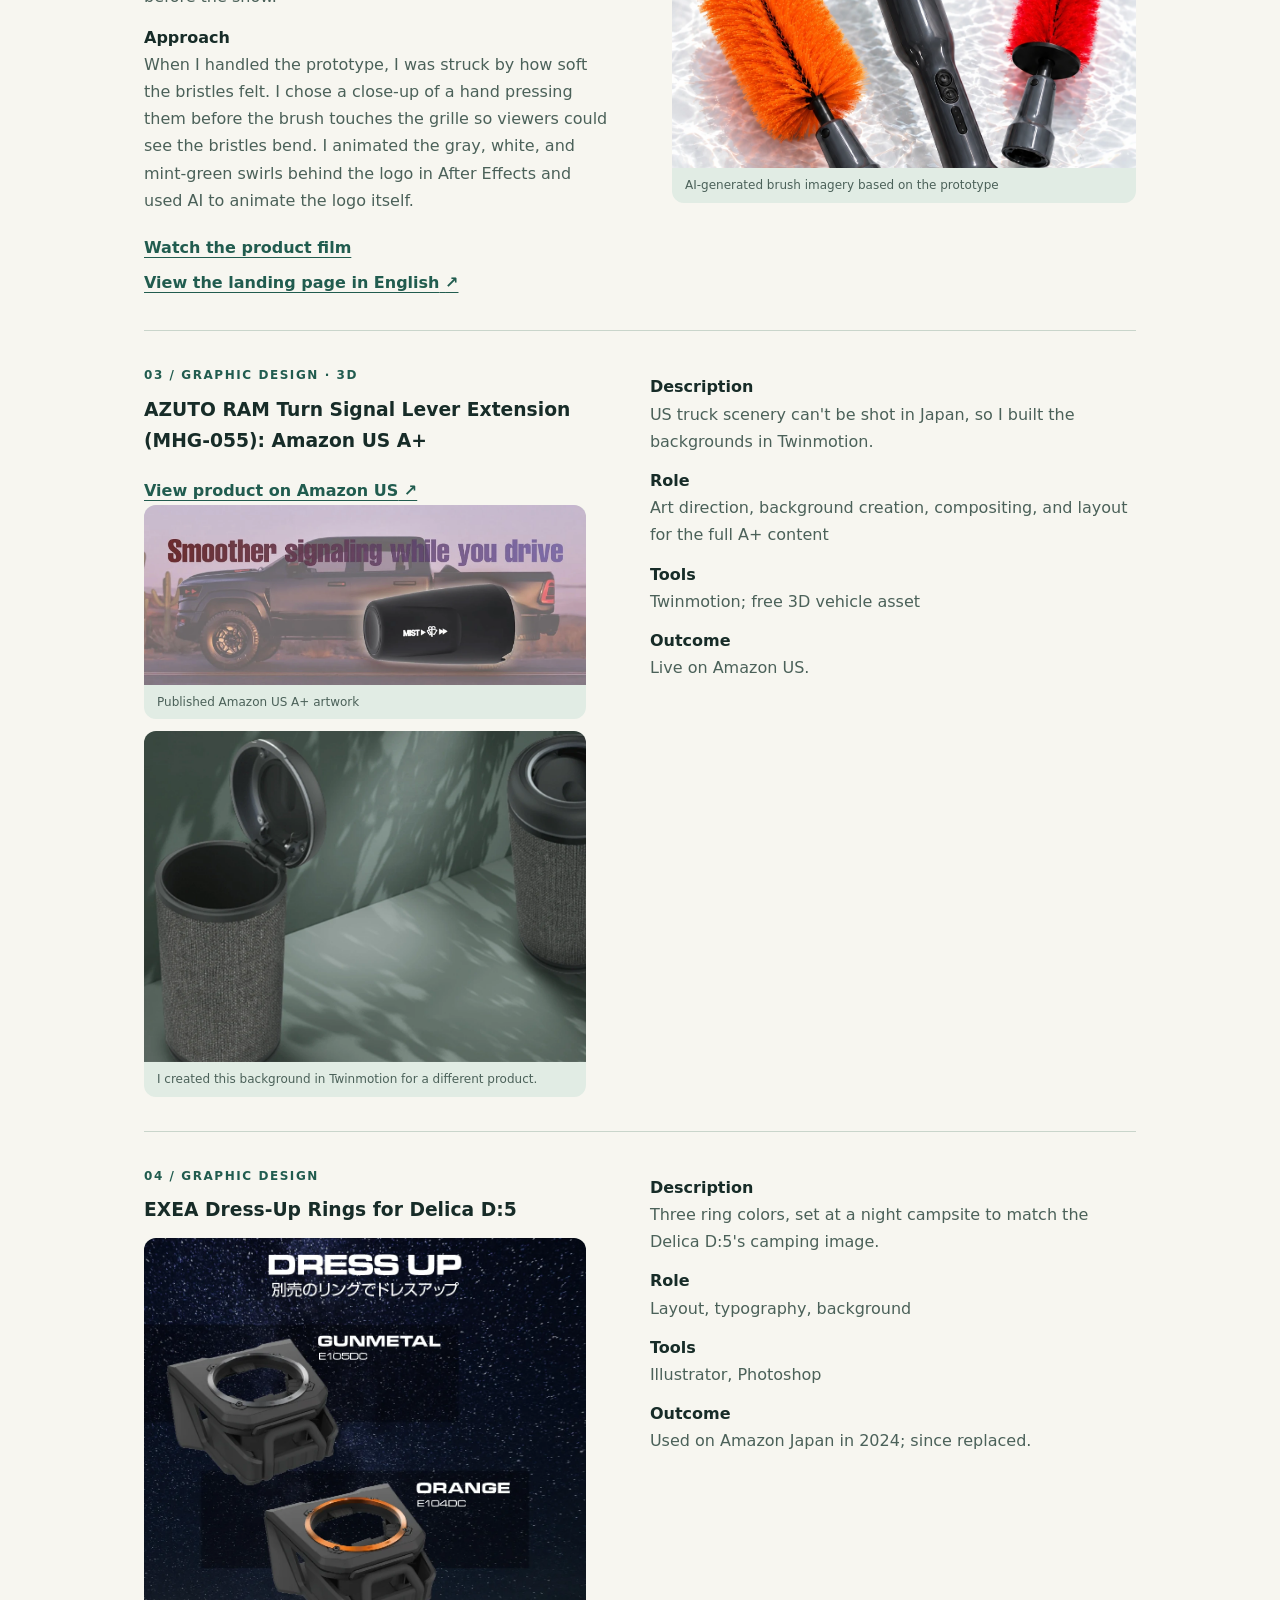
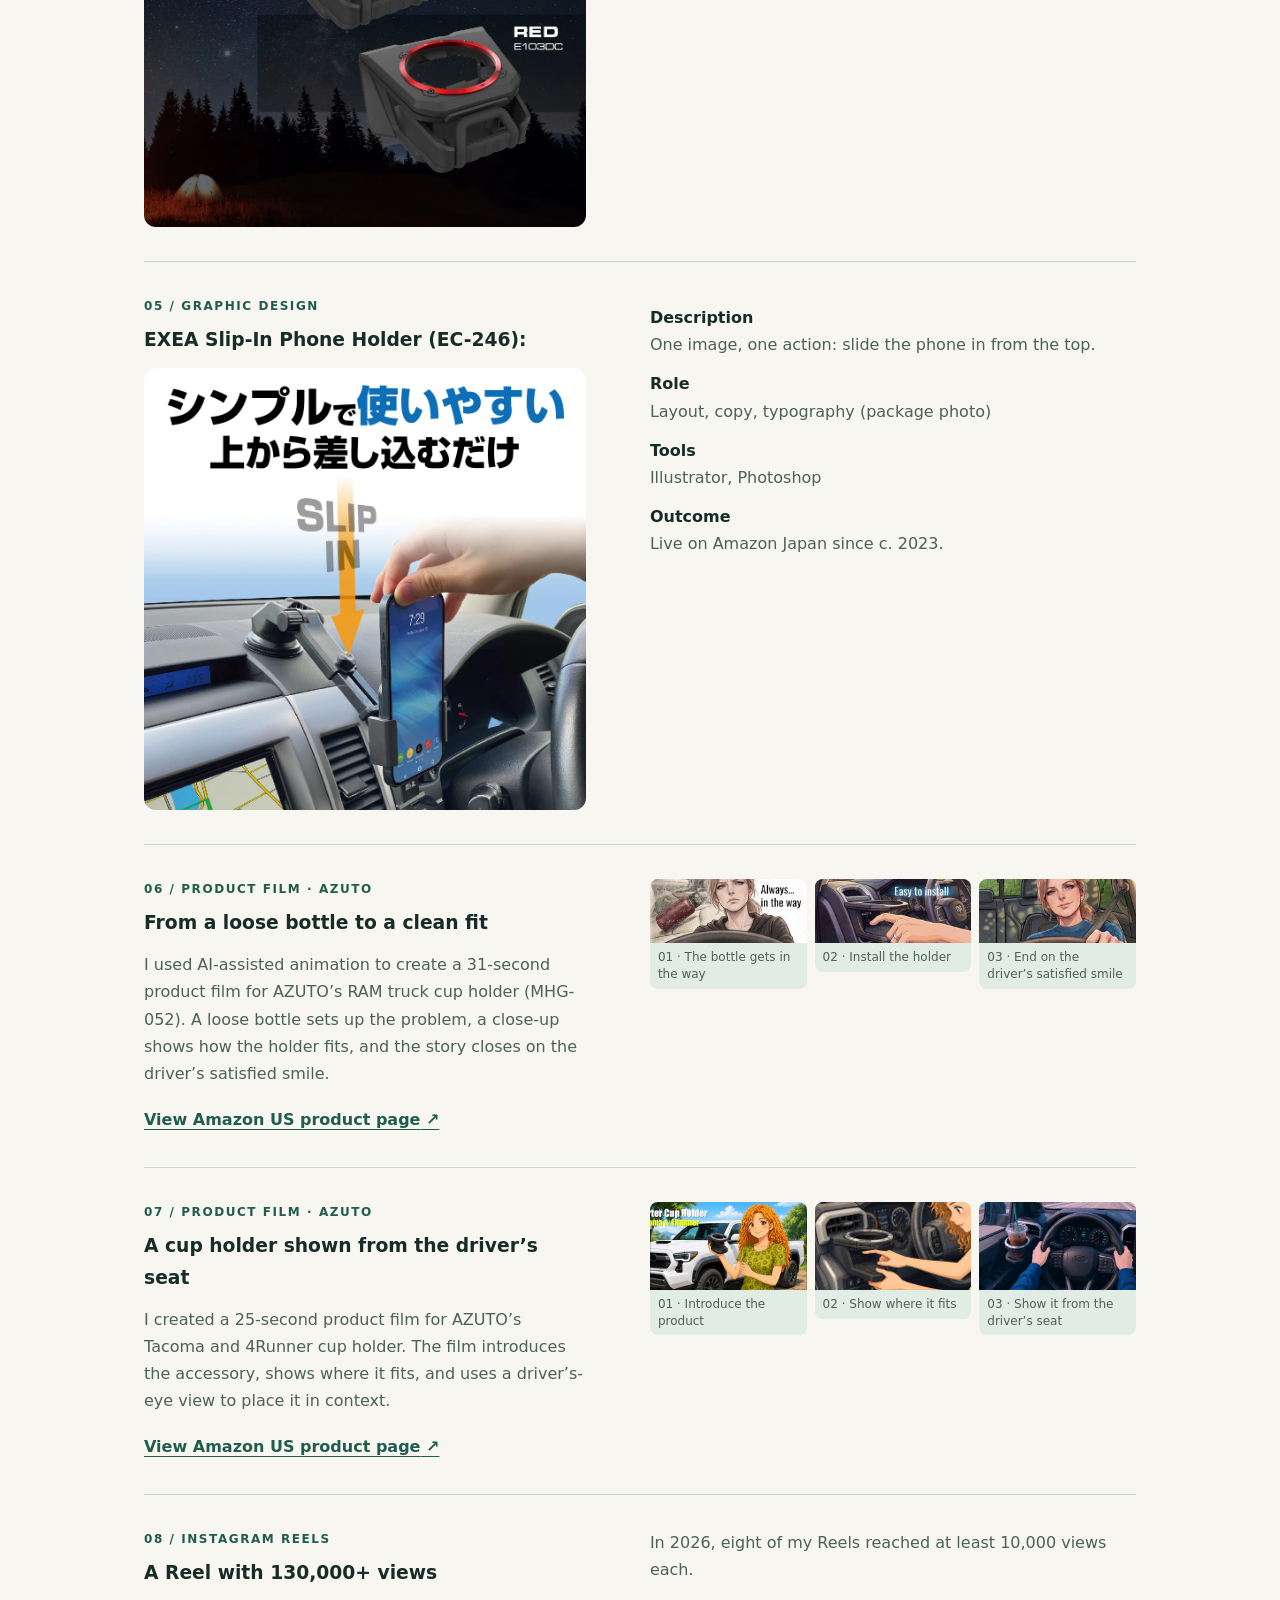
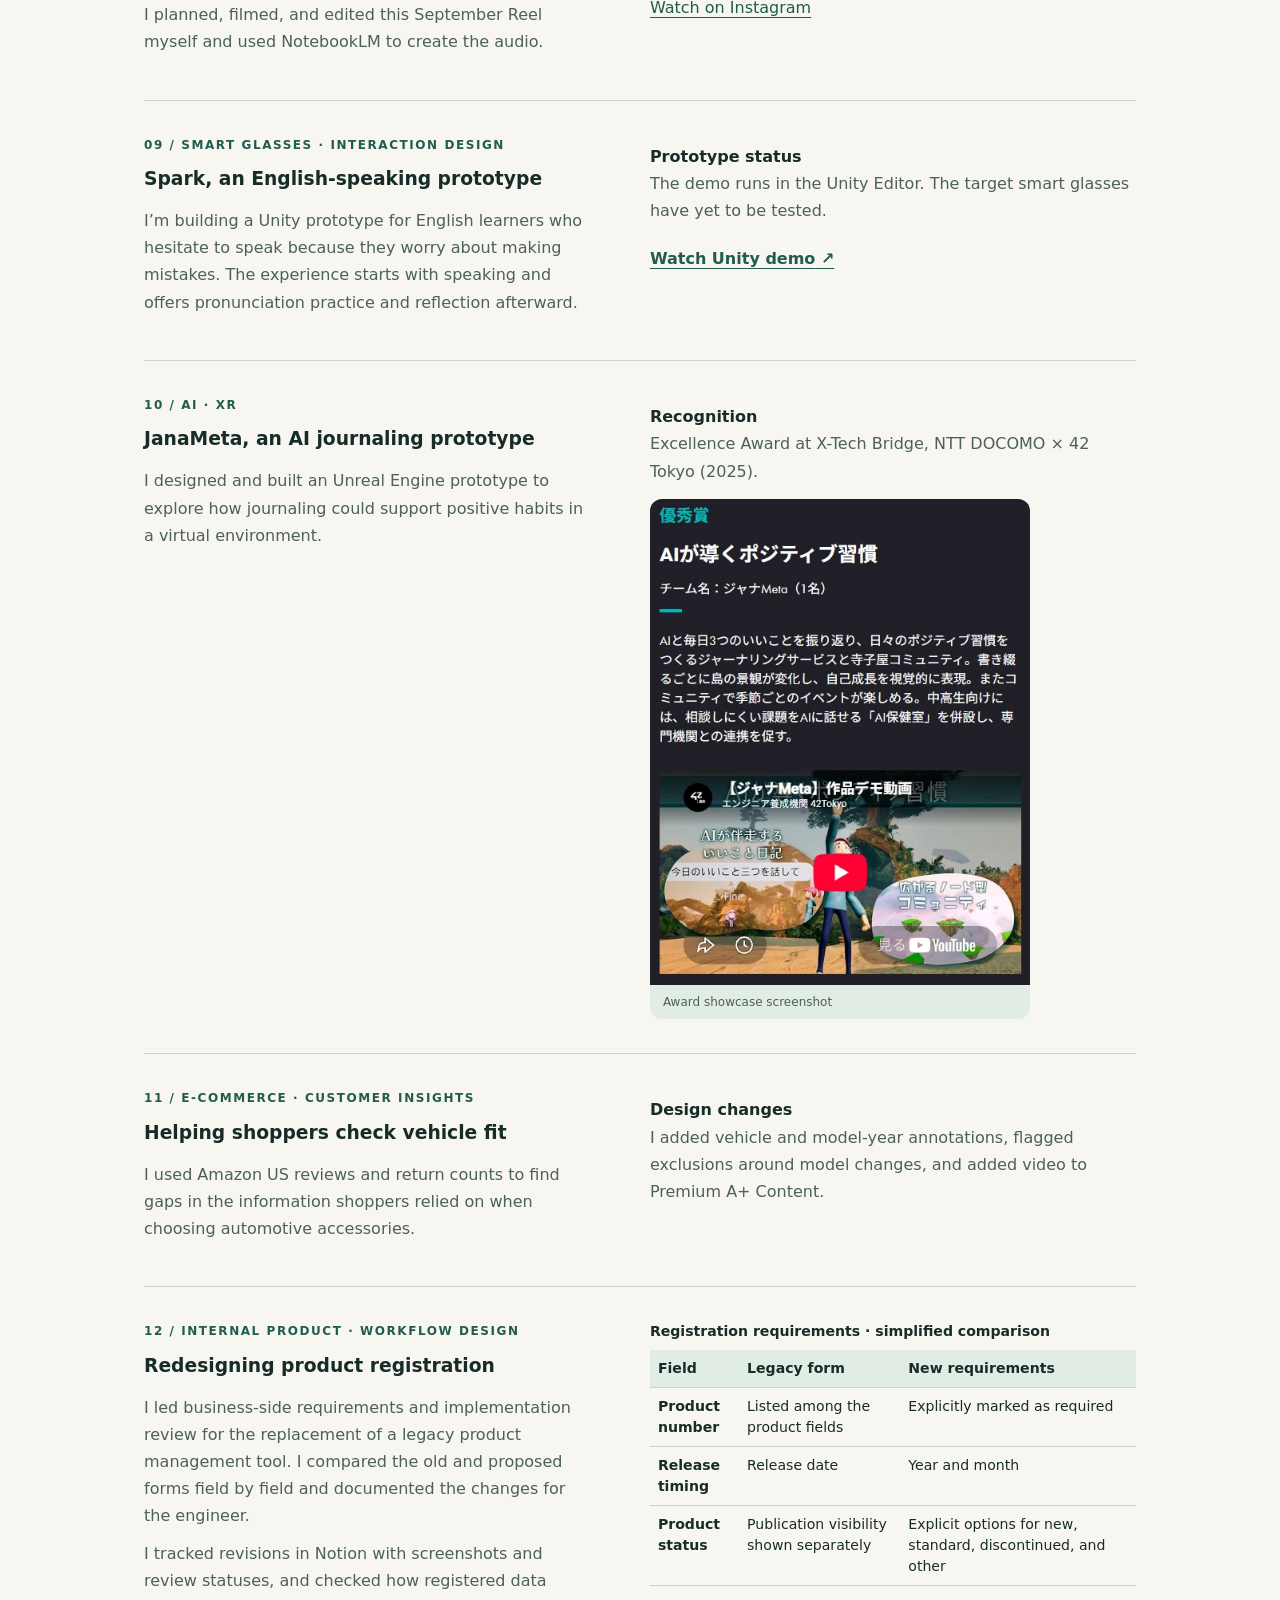
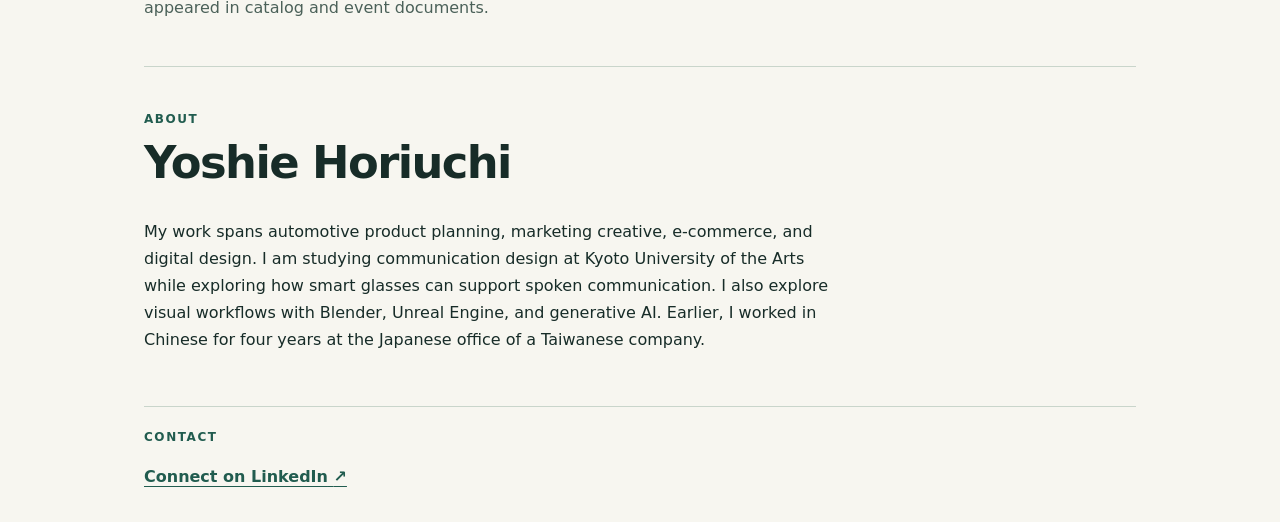
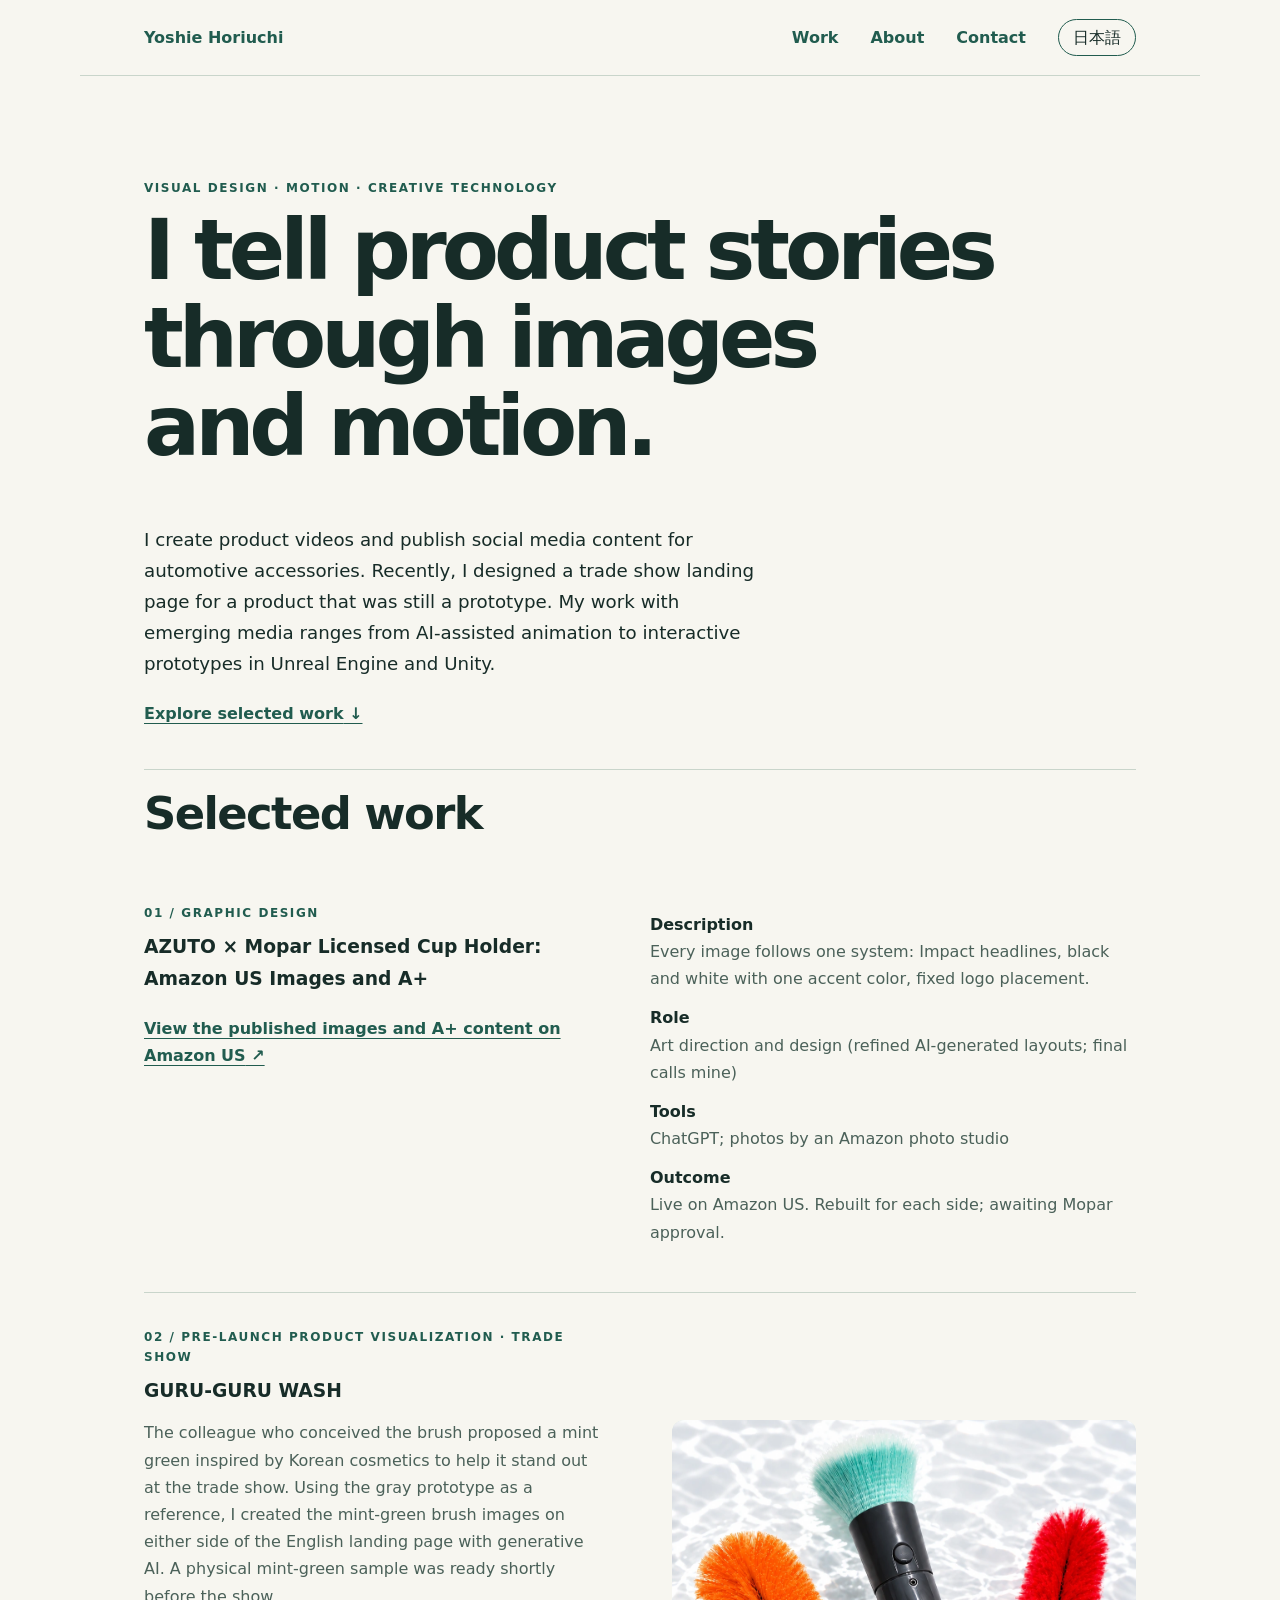
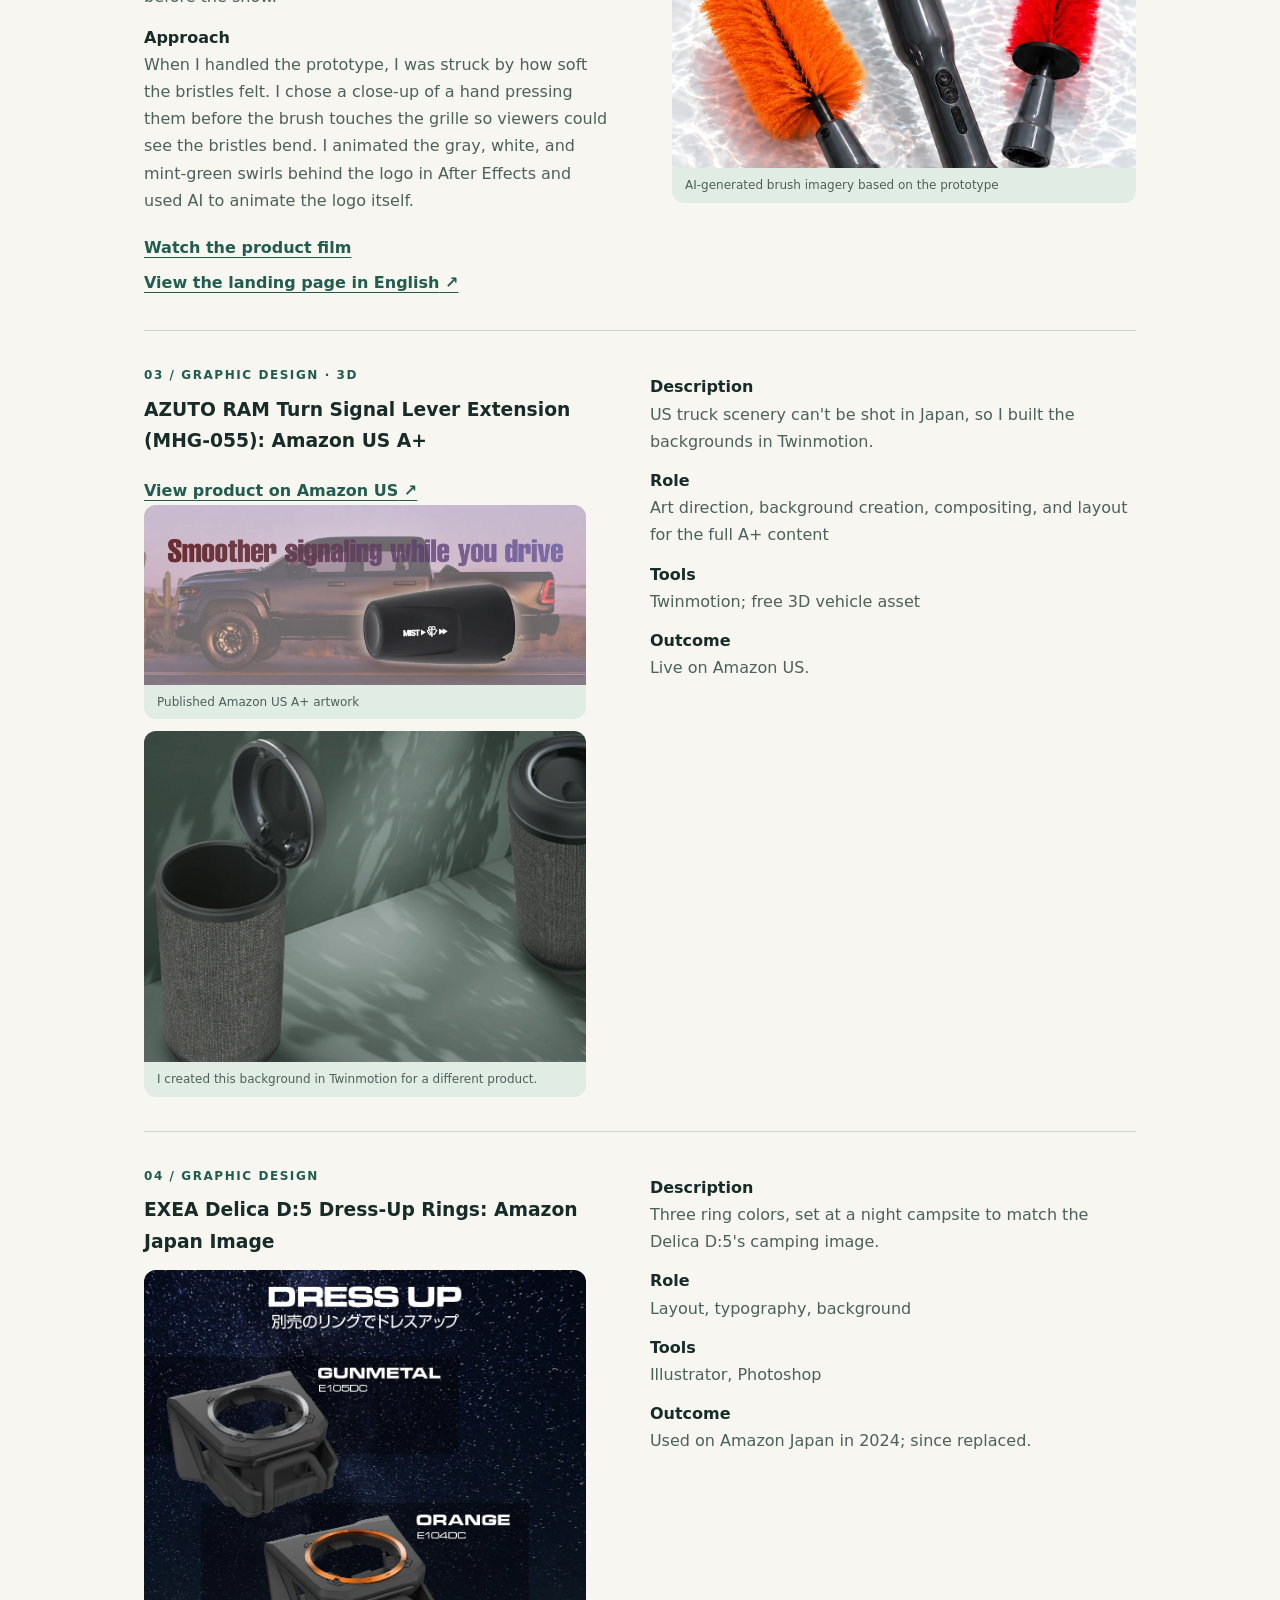
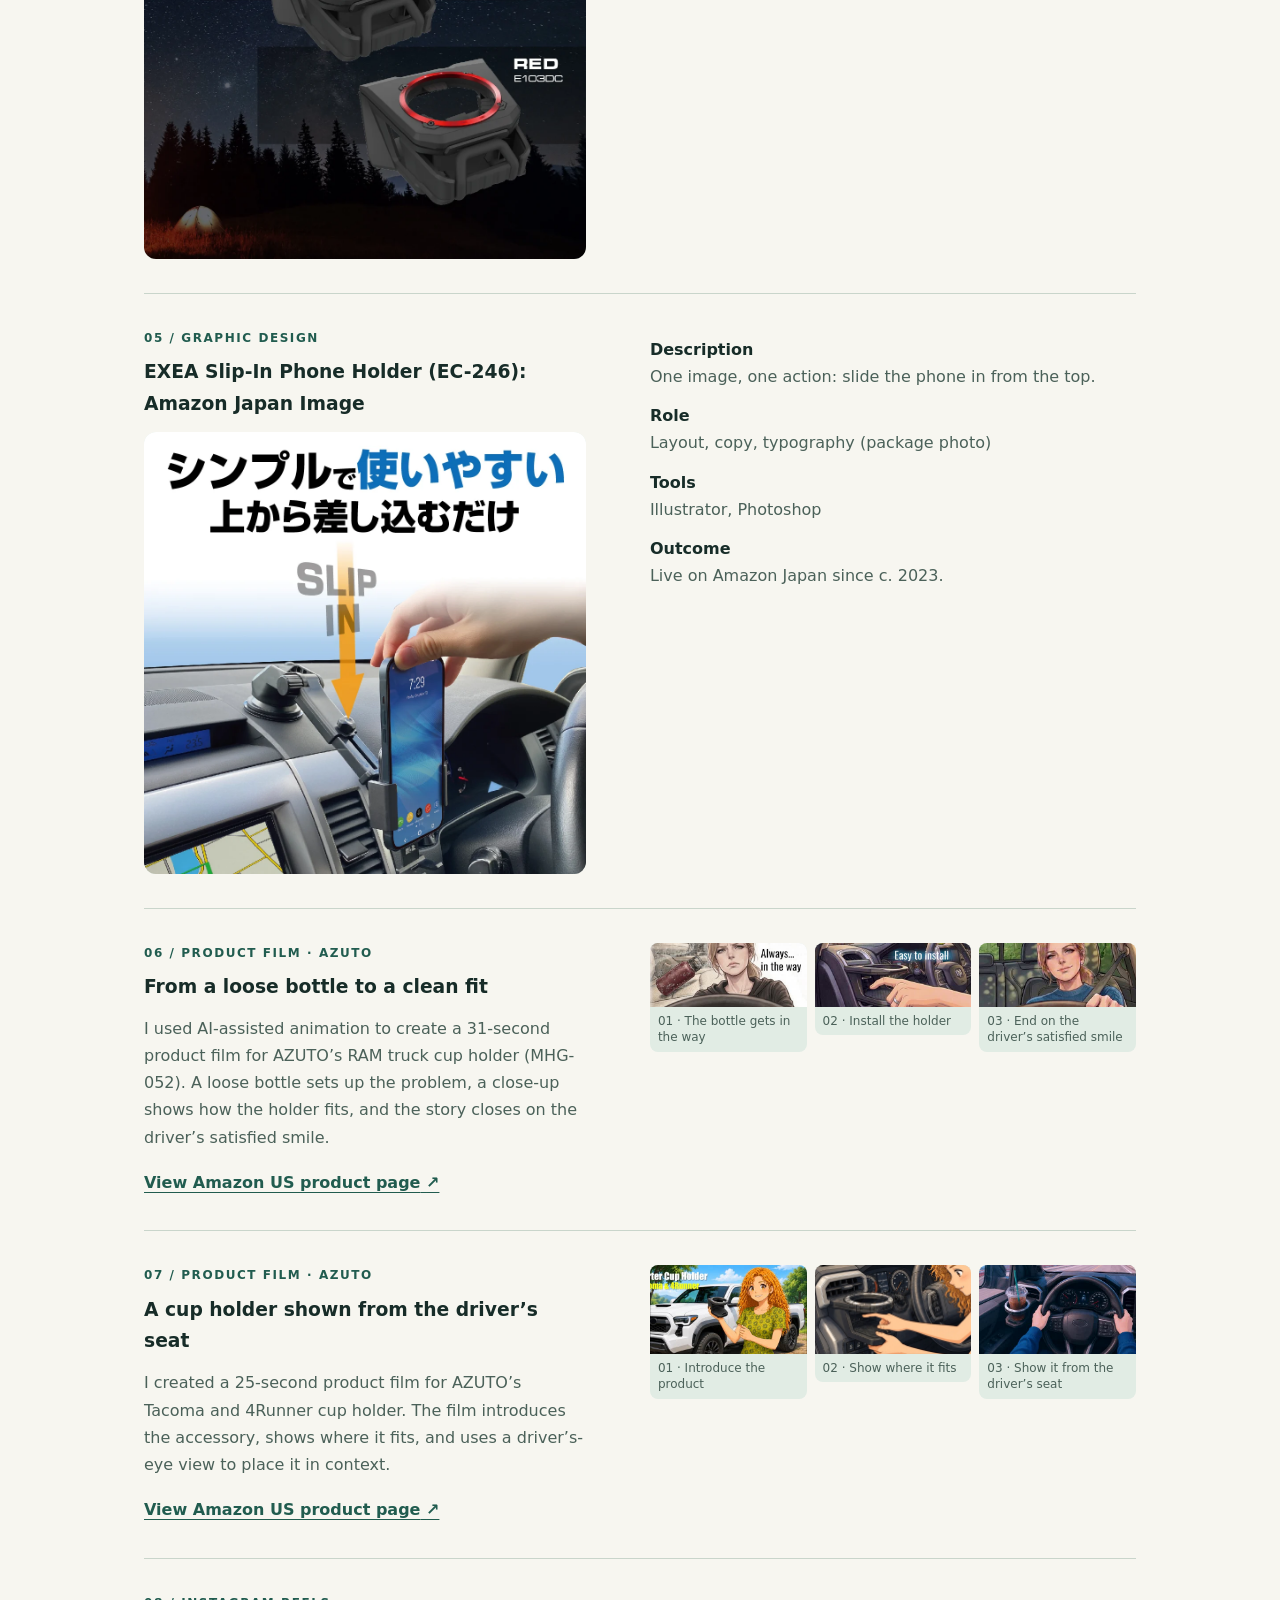
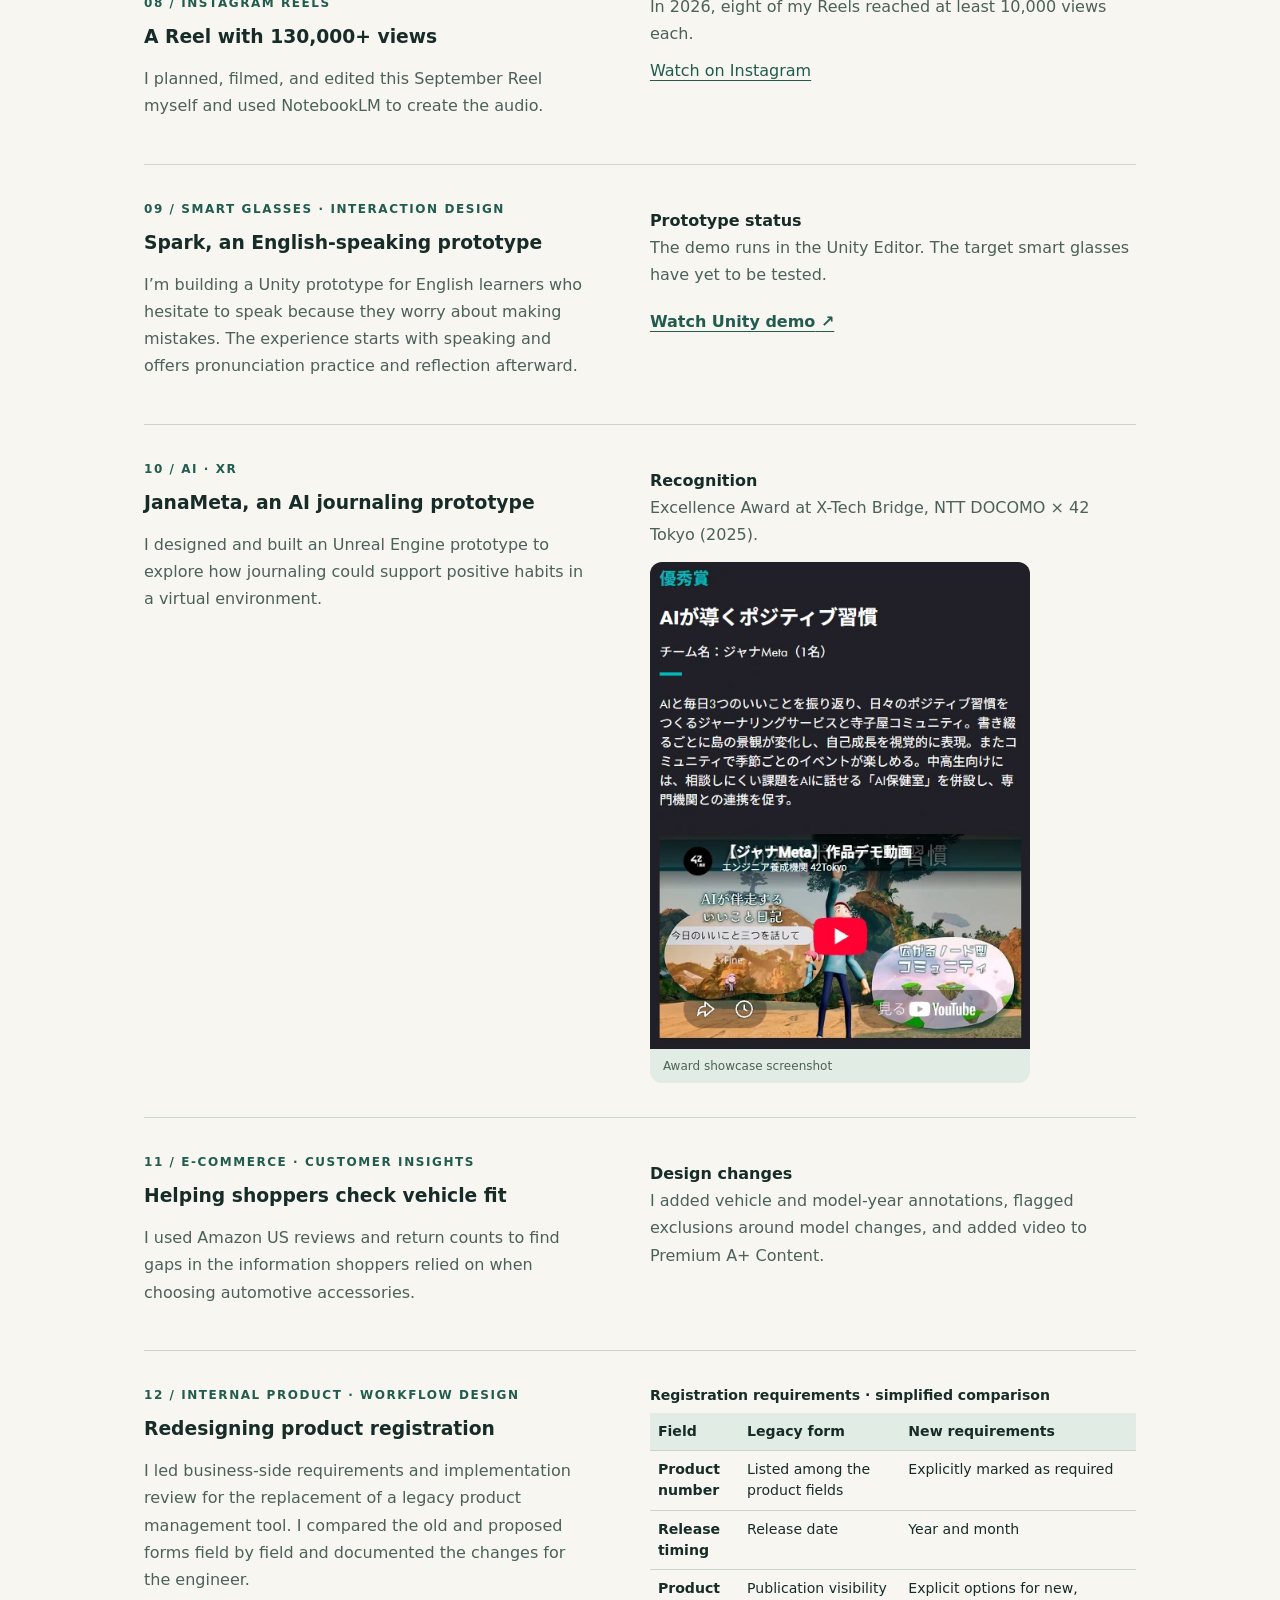
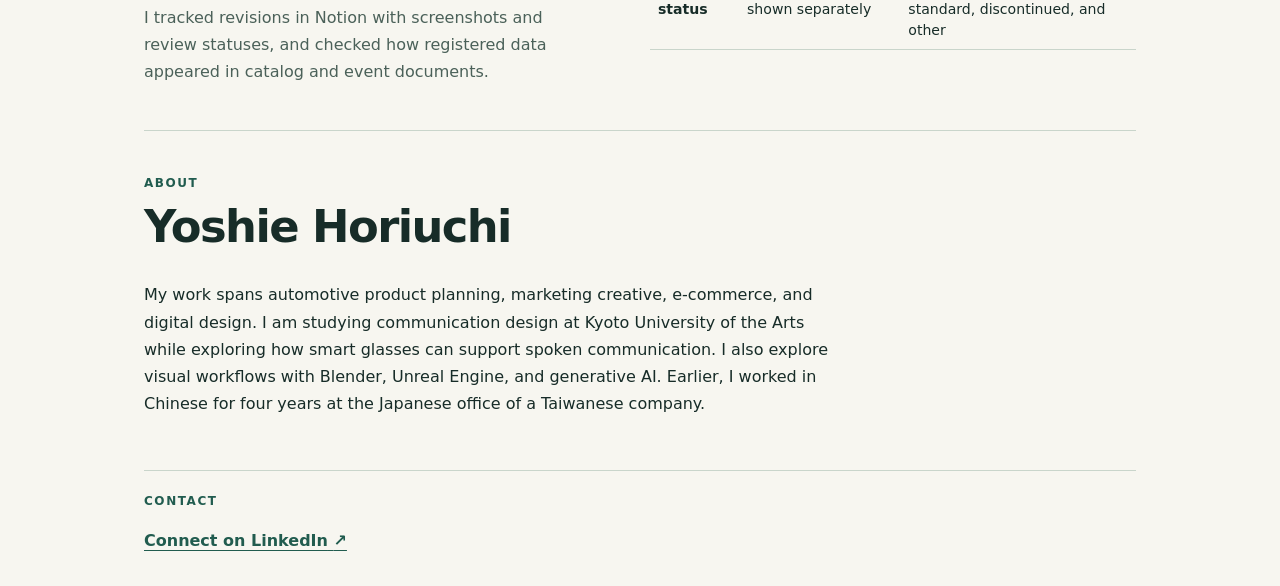
